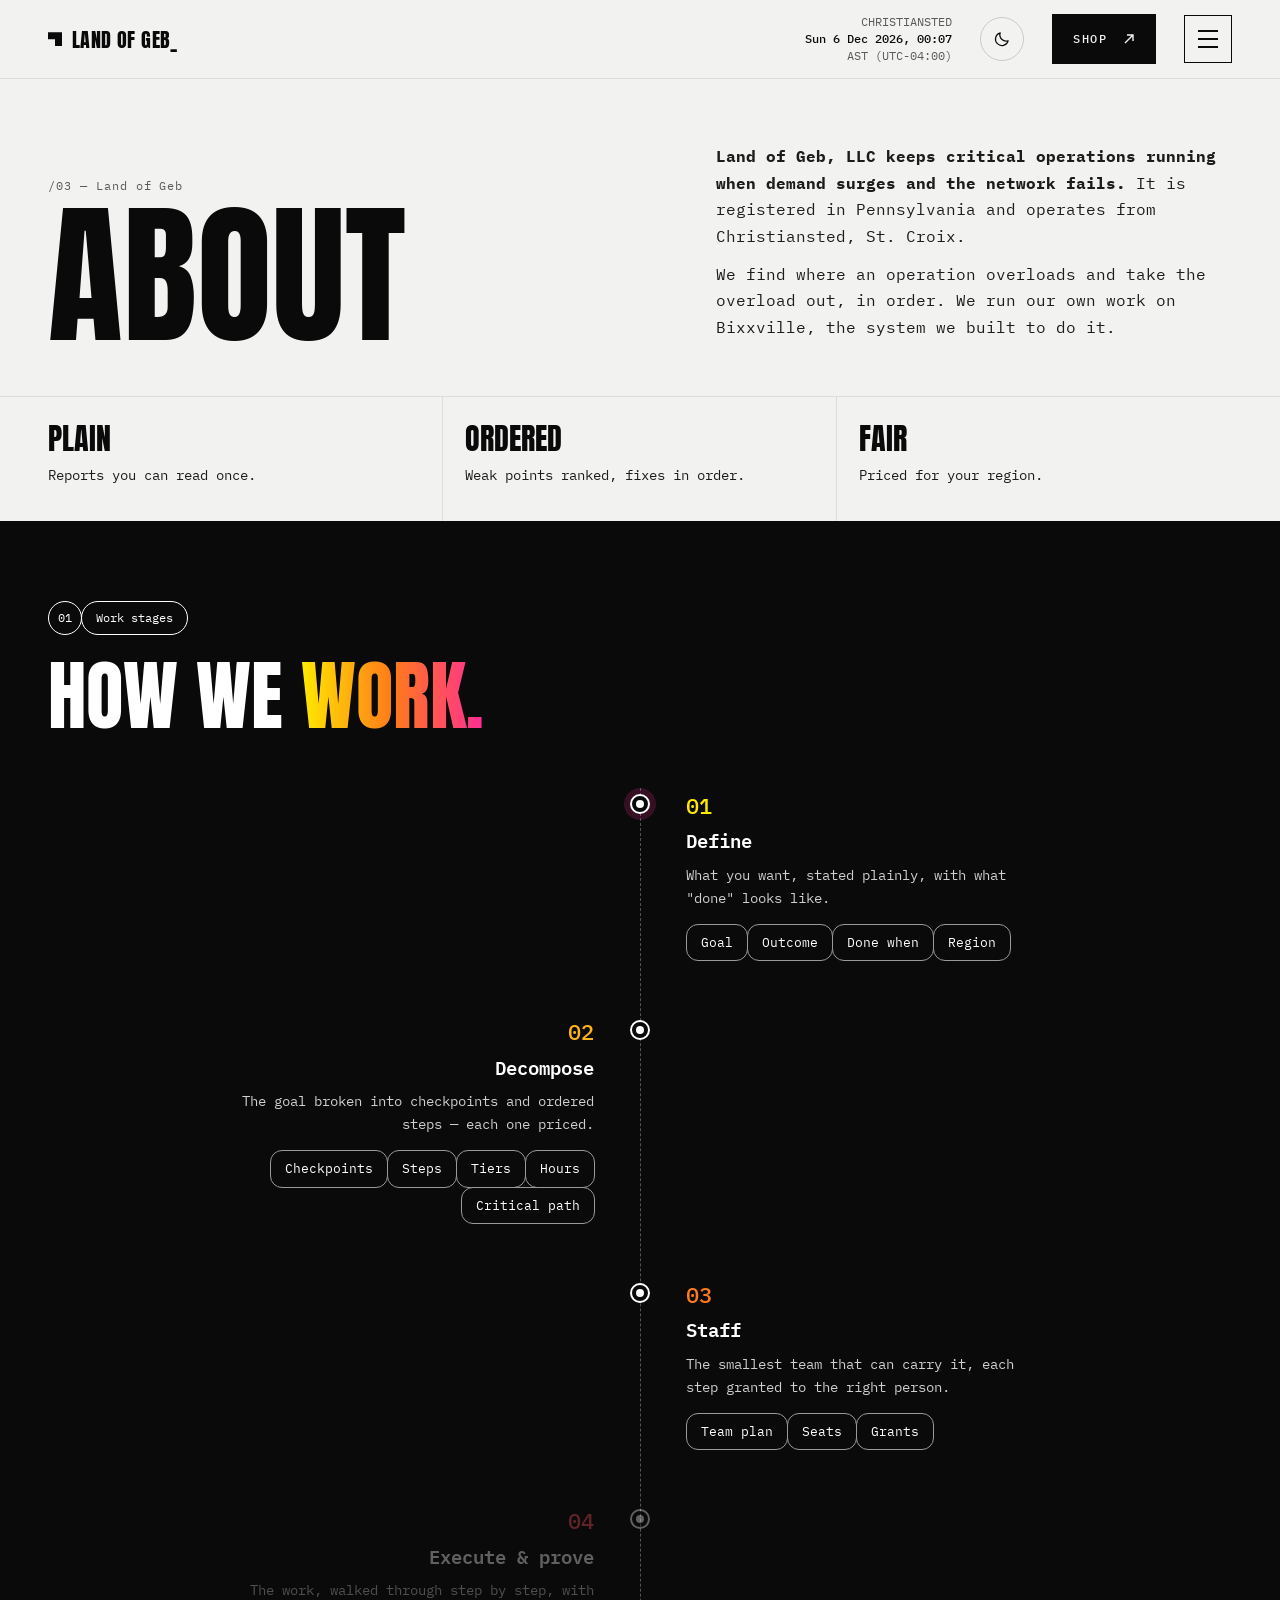
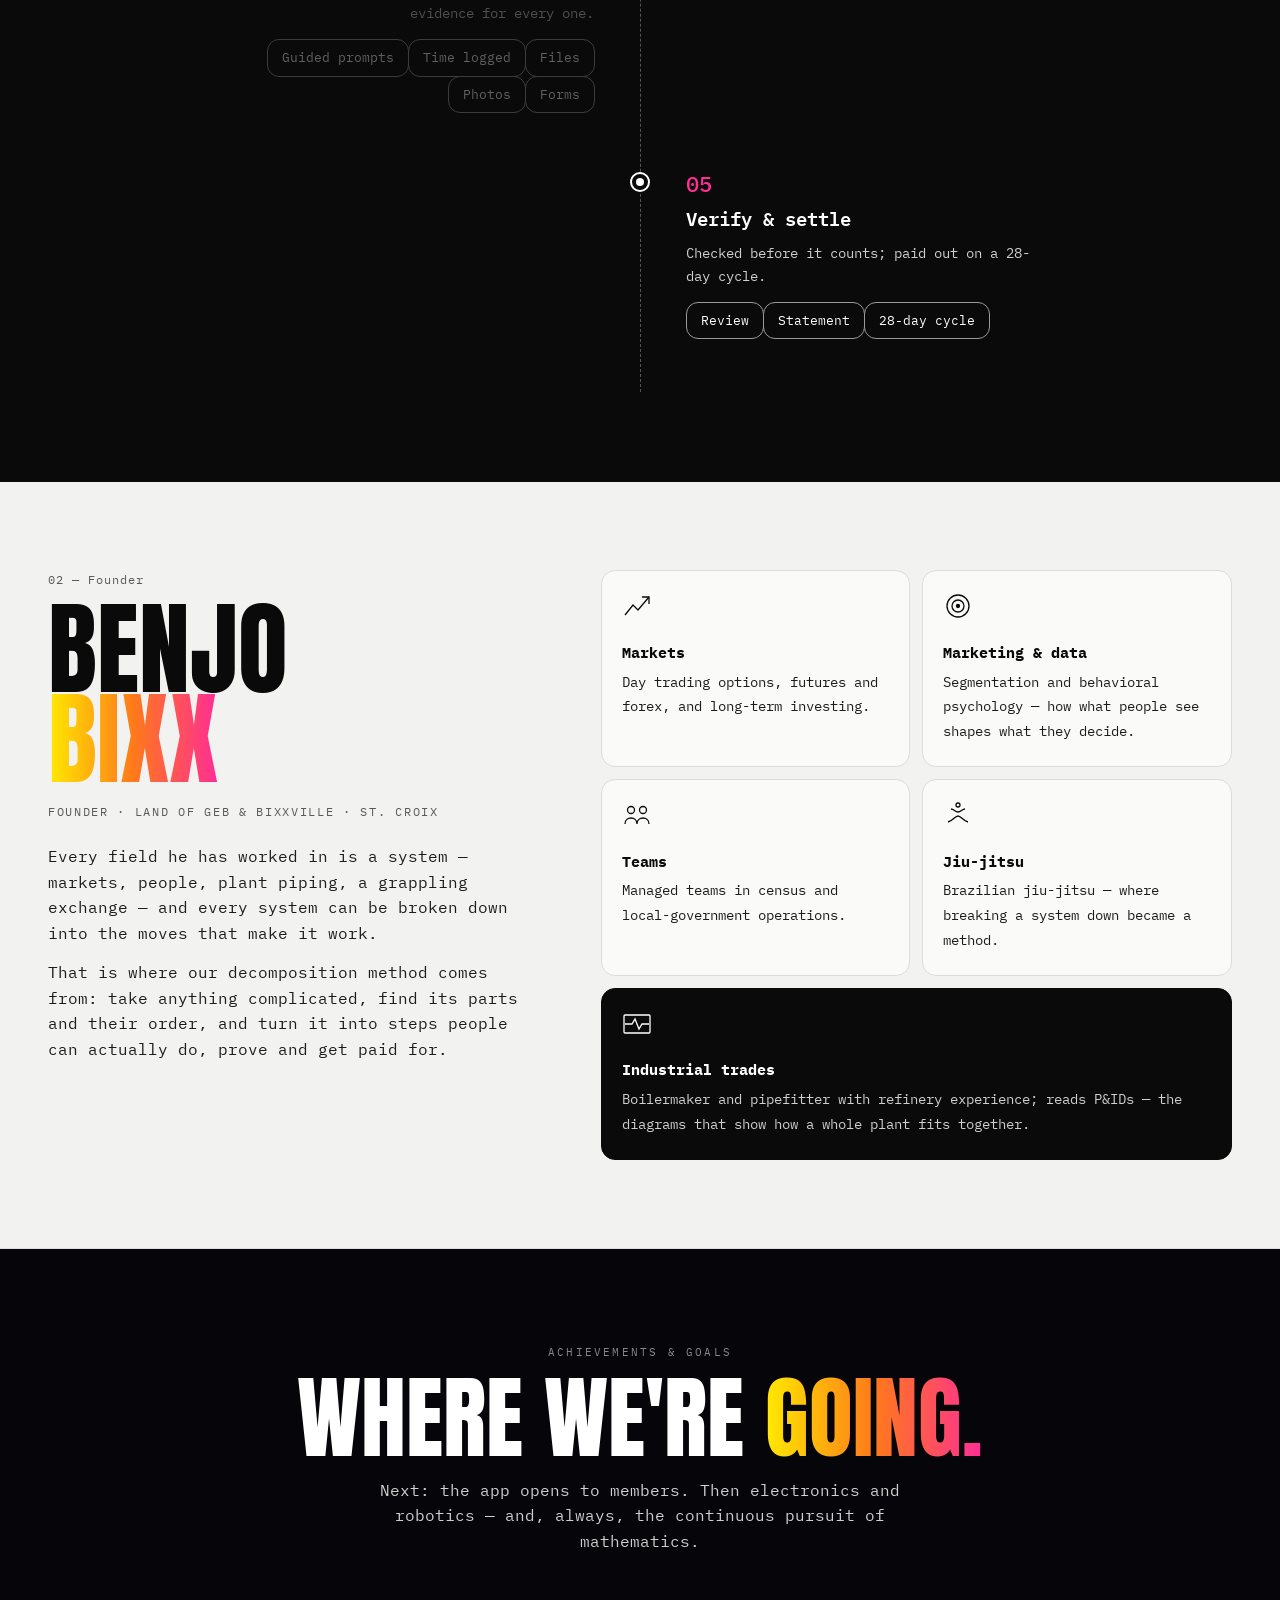
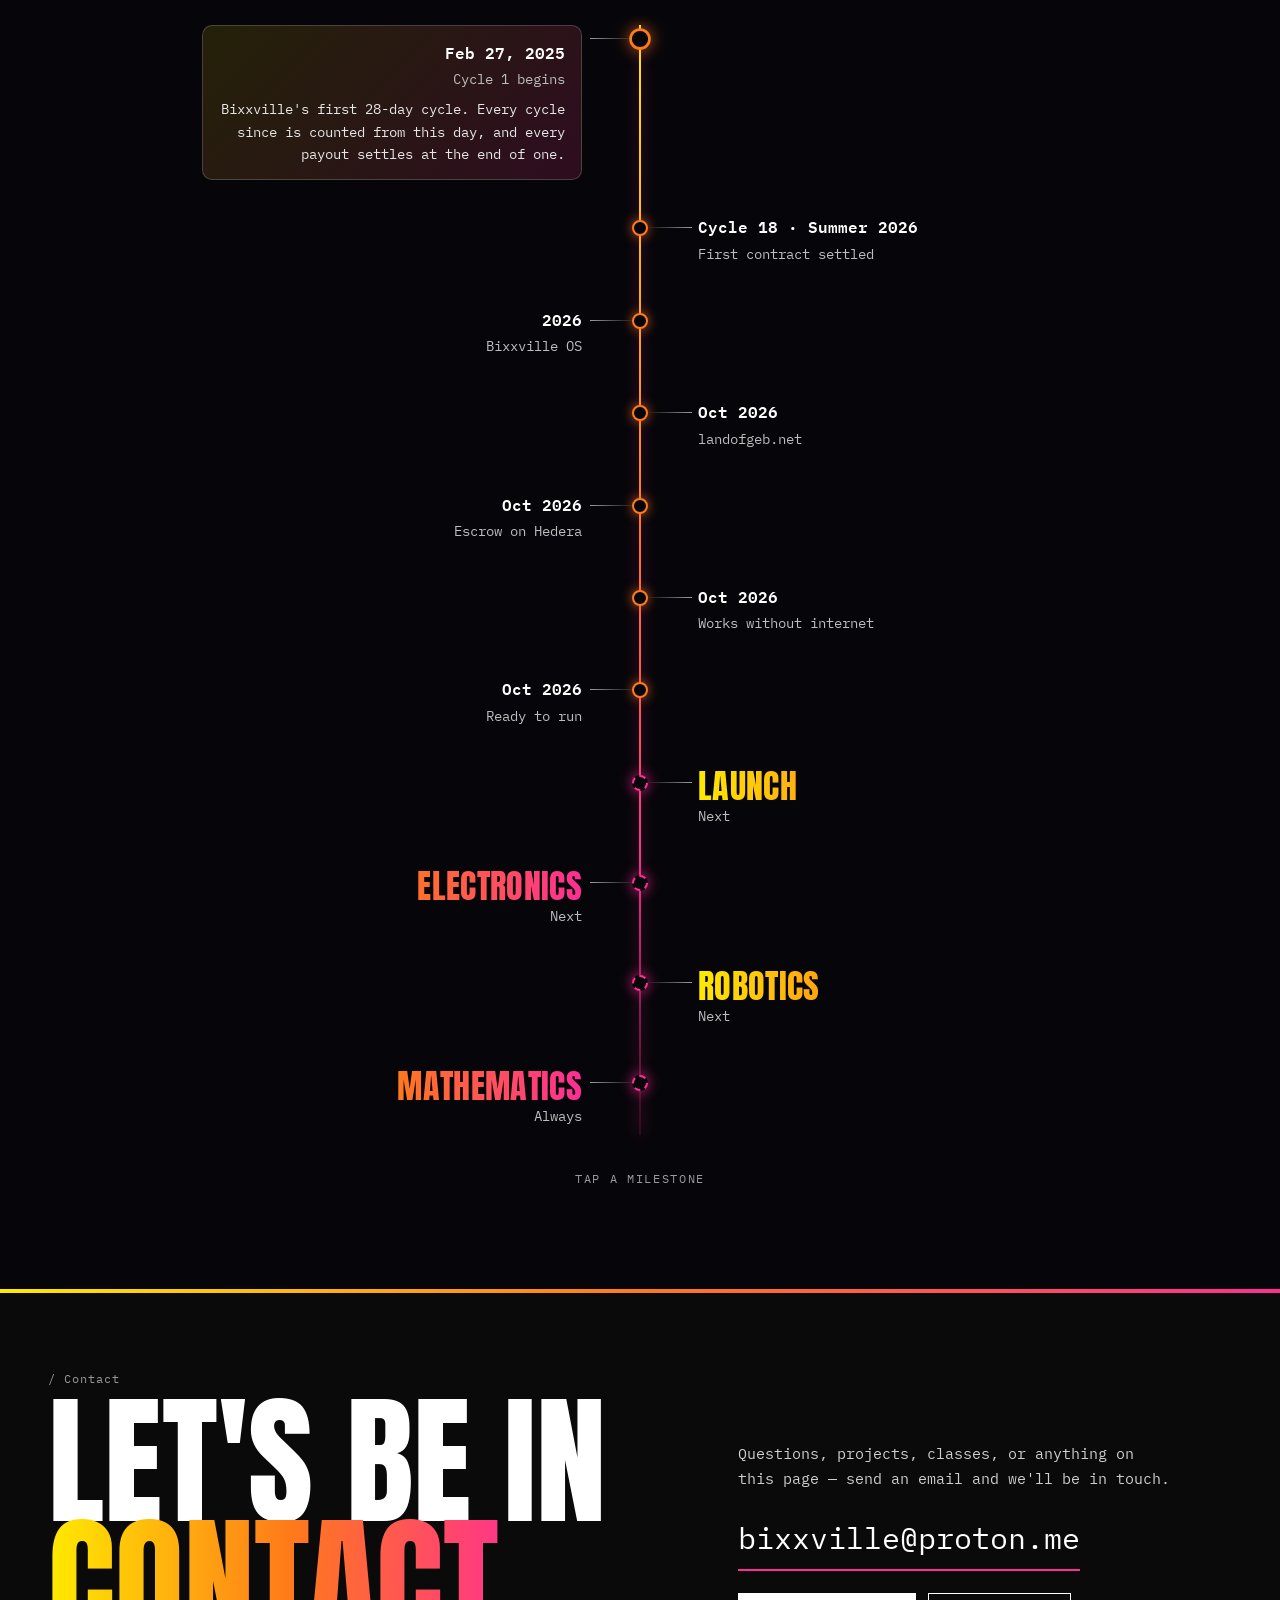
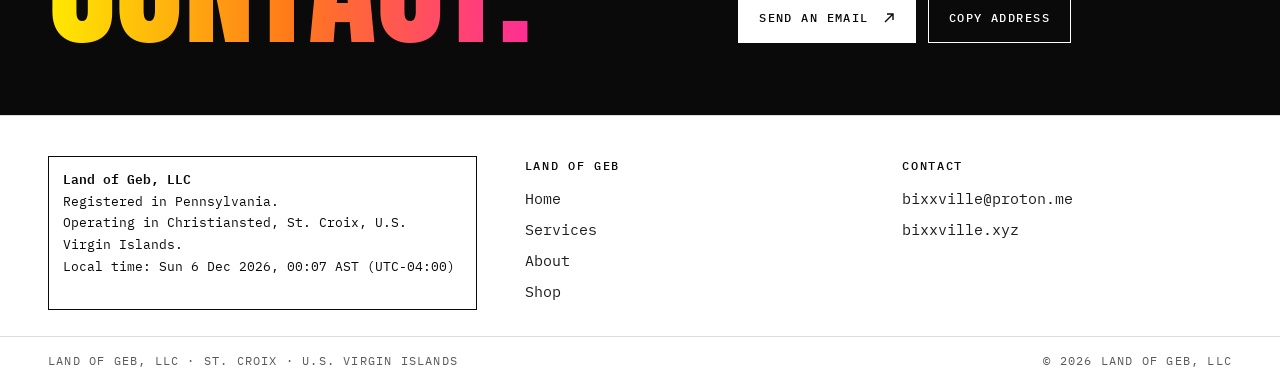
==== about.html @ 469647e2 "Remove the Where we're focused section; roadmap: main-network test and launch wording Co-Authored-By" ====
<!DOCTYPE html>
<html lang="en">
<head>
<meta charset="UTF-8">
<meta name="viewport" content="width=device-width, initial-scale=1.0">
<title>About — Land of Geb</title>
<meta name="description" content="Land of Geb, LLC — a St. Croix company. How we work, who founded it, and where we're going: electronics, robotics and the continuous pursuit of mathematics.">
<link rel="preconnect" href="https://fonts.googleapis.com">
<link rel="preconnect" href="https://fonts.gstatic.com" crossorigin>
<link href="https://fonts.googleapis.com/css2?family=Anton&family=IBM+Plex+Mono:wght@300;400;500;600&display=swap" rel="stylesheet">
<link rel="stylesheet" href="tokens.css">
<script>(function(){try{var t=localStorage.getItem('bx-theme');if(t==='light'||t==='dark')document.documentElement.setAttribute('data-theme',t)}catch(e){}})();</script>
<link rel="stylesheet" href="site.css">
<style>
:root{
  --ink:var(--t-ink); --body:var(--t-text); --soft:var(--t-muted); --faint:var(--t-faint); --bg:var(--t-bg); --card:var(--t-surface); --line:var(--t-line);
  --yellow:var(--t-yellow); --orange:var(--t-orange); --pink:var(--t-pink);
  --neon:var(--t-neon);
  --mono:'IBM Plex Mono',ui-monospace,Menlo,monospace; --display:'Anton','Impact','Arial Narrow',sans-serif;
  --gutter:clamp(16px,4vw,48px);
}
*{box-sizing:border-box;margin:0;padding:0}
html{scroll-behavior:smooth;-webkit-text-size-adjust:100%}
body{background:var(--bg);color:var(--body);font-family:var(--mono);font-size:15px;line-height:1.65;-webkit-font-smoothing:antialiased;overflow-x:hidden}
a{color:inherit;text-decoration:none}
::selection{background:var(--pink);color:var(--t-on-neon)}
.idx{font-size:12px;letter-spacing:.08em;color:var(--soft)}
.neon-text{background:var(--neon);-webkit-background-clip:text;background-clip:text;color:transparent}
.btn{display:inline-flex;align-items:center;gap:16px;padding:14px 20px;border:1px solid var(--ink);font-family:var(--mono);font-size:12px;font-weight:500;
  letter-spacing:.12em;text-transform:uppercase;cursor:pointer;transition:box-shadow .25s;background:transparent;color:var(--ink)}
.btn.solid{background:var(--ink);color:var(--bg)}
.btn:hover{box-shadow:4px 4px 0 var(--pink),8px 8px 0 var(--yellow)}
.arrow{width:12px;height:12px;flex:none}

.bar{position:sticky;top:0;z-index:20;display:grid;align-items:center;gap:28px;padding:14px var(--gutter);
  background:var(--t-bar);backdrop-filter:blur(8px);-webkit-backdrop-filter:blur(8px);border-bottom:1px solid var(--line)}
.bar::after{content:'';position:absolute;left:0;bottom:-1px;height:2px;width:var(--progress,0%);background:var(--neon)}
.mark{font-family:var(--display);font-size:20px;letter-spacing:.02em;display:flex;align-items:center;gap:10px;white-space:nowrap;color:var(--ink)}
.mark-glyph{width:14px;height:14px;background:var(--ink);display:inline-block;clip-path:polygon(0 0,100% 0,100% 100%,50% 100%,50% 50%,0 50%)}
.clock{font-size:12px;line-height:1.4;color:var(--soft);text-align:right;white-space:nowrap}
.clock b{color:var(--ink);font-weight:500}

/* intro */
.intro{display:grid;grid-template-columns:minmax(0,1.2fr) minmax(0,1fr);gap:var(--gutter);align-items:end;padding:64px var(--gutter) 56px;border-bottom:1px solid var(--line)}
.intro .idx{margin-bottom:14px}
.intro h1{font-family:var(--display);font-weight:400;font-size:clamp(72px,12vw,190px);line-height:.85;text-transform:uppercase;color:var(--ink)}
.intro p{font-size:16px;max-width:520px}
.intro p + p{margin-top:12px}

.pillars{display:grid;grid-template-columns:repeat(3,minmax(0,1fr));padding:0 var(--gutter)}
.pillars div{padding:26px 22px 34px 0;border-right:1px solid var(--line)}
.pillars div:last-child{border-right:none;padding-left:22px}
.pillars div:nth-child(2){padding-left:22px}
.pillars b{display:block;font-family:var(--display);font-weight:400;font-size:30px;line-height:1.05;text-transform:uppercase;color:var(--ink);margin-bottom:8px}
.pillars span{font-size:14px}

/* ── work stages: a dashed spine, stages alternating either side ── */
.stages{background:#0A0A0A;color:#fff;padding:80px var(--gutter) 90px;position:relative}
.stages .tag{display:inline-flex;gap:0;margin-bottom:26px}
.stages .tag span{border:1px solid #fff;border-radius:999px;padding:6px 14px;font-size:12px}
.stages .tag span:first-child{border-radius:50%;width:34px;height:34px;padding:0;display:grid;place-items:center;margin-right:-1px}
.stages h2{font-family:var(--display);font-weight:400;font-size:clamp(44px,6vw,92px);line-height:.92;text-transform:uppercase;margin-bottom:56px}
.spine{position:relative;max-width:900px;margin:0 auto}
.spine::before{content:'';position:absolute;left:50%;top:0;bottom:0;border-left:1px dashed #555}
.spine-fill{position:absolute;left:50%;top:0;width:2px;margin-left:-1px;height:0;background:linear-gradient(180deg,var(--yellow),var(--orange),var(--pink))}
.stage{position:relative;width:50%;padding:0 46px 54px;}
.stage:nth-child(odd){text-align:right}
.stage:nth-child(even){margin-left:50%}
.stage .dot{position:absolute;top:6px;width:20px;height:20px;border-radius:50%;border:2px solid #fff;background:#0A0A0A;display:grid;place-items:center;z-index:1;transition:background .3s,box-shadow .3s}
.stage .dot::after{content:'';width:8px;height:8px;border-radius:50%;background:#fff}
.stage:nth-child(odd) .dot{right:-10px}
.stage:nth-child(even) .dot{left:-10px}
.stage.lit .dot{box-shadow:0 0 0 6px rgba(255,45,149,.18)}
.stage .n{font-size:22px;font-weight:500}
.stage h3{font-size:19px;font-weight:600;margin:2px 0 6px}
.stage p{font-size:14px;color:#CFCFCF;margin-bottom:14px}
.chips{display:flex;flex-wrap:wrap;gap:0}
.stage:nth-child(odd) .chips{justify-content:flex-end}
.chip{border:1px solid #9A9A9A;border-radius:12px;padding:7px 14px;font-size:13px;margin:0 -1px -1px 0;background:#0A0A0A;transition:border-color .2s,color .2s,background .2s}
.chip:hover{border-color:#fff;background:#fff;color:#0A0A0A}
.stage{opacity:.35;transition:opacity .6s}
.stage.lit{opacity:1}

/* ── founder ── */
.founder{display:grid;grid-template-columns:minmax(0,1fr) minmax(0,1.25fr);gap:var(--gutter);padding:88px var(--gutter);border-bottom:1px solid var(--line)}
.founder h2{font-family:var(--display);font-weight:400;font-size:clamp(56px,8vw,120px);line-height:.88;text-transform:uppercase;color:var(--ink);margin:14px 0 18px}
.founder .role{font-size:12px;letter-spacing:.14em;text-transform:uppercase;color:var(--soft);margin-bottom:22px}
.founder p{font-size:15.5px;max-width:480px}
.founder p + p{margin-top:14px}
.bg-grid{display:grid;grid-template-columns:repeat(2,minmax(0,1fr));gap:12px;align-content:start}
.bg-card{background:var(--card);border:1px solid var(--line);border-radius:14px;padding:20px 20px 22px;position:relative;overflow:hidden;transition:transform .3s,box-shadow .3s}
.bg-card::before{content:'';position:absolute;left:0;top:0;bottom:0;width:3px;background:var(--neon);opacity:0;transition:opacity .3s}
.bg-card:hover{transform:translateY(-3px);box-shadow:var(--t-shadow)}
.bg-card:hover::before{opacity:1}
.bg-card svg{width:30px;height:30px;color:var(--ink);margin-bottom:12px}
.bg-card b{display:block;font-size:15px;color:var(--ink);margin-bottom:4px}
.bg-card span{font-size:13.5px}
.bg-card.wide{grid-column:1 / -1;background:var(--t-band);color:var(--t-band-ink);border-color:var(--t-band)}
.bg-card.wide b{color:var(--t-band-ink)}
.bg-card.wide span{color:var(--t-band-text)}

/* ── roadmap: a glowing line, milestones either side ── */
.roadmap{background:#06060A;color:#fff;padding:90px var(--gutter) 100px;position:relative;overflow:hidden}
#wave{position:absolute;inset:0;width:100%;height:100%;opacity:.55;pointer-events:none}
.roadmap > *:not(canvas){position:relative}
.rm-head{text-align:center;margin-bottom:70px}
.rm-head small{font-size:11px;letter-spacing:.2em;text-transform:uppercase;color:#888}
.rm-head h2{font-family:var(--display);font-weight:400;font-size:clamp(48px,7vw,104px);line-height:.92;text-transform:uppercase;margin:14px 0 18px}
.rm-head p{font-size:15.5px;color:#CFCFCF;max-width:600px;margin:0 auto}
.rm{position:relative;max-width:980px;margin:0 auto}
.rm::before{content:'';position:absolute;left:50%;top:0;bottom:0;width:2px;margin-left:-1px;background:linear-gradient(180deg,#FFEA00,#FF7A1A 45%,#FF2D95 75%,rgba(255,45,149,.15));
  box-shadow:0 0 14px rgba(255,45,149,.6)}
.ms{position:relative;display:grid;grid-template-columns:1fr 1fr;margin-bottom:34px}
.ms-card{grid-column:1;text-align:right;padding-right:58px;cursor:pointer;outline:none}
.ms:nth-child(even) .ms-card{grid-column:2;text-align:left;padding-right:0;padding-left:58px}
.ms-node{position:absolute;left:50%;top:6px;width:16px;height:16px;margin-left:-8px;border-radius:50%;background:#06060A;border:2px solid #FF7A1A;box-shadow:0 0 12px rgba(255,122,26,.7);transition:transform .3s}
.ms.future .ms-node{border-style:dashed;border-color:#FF2D95;box-shadow:0 0 14px rgba(255,45,149,.8)}
.ms-card::after{content:'';position:absolute;top:13px;height:1px;width:46px;background:linear-gradient(90deg,transparent,rgba(255,255,255,.6))}
.ms:nth-child(odd) .ms-card::after{left:calc(50% - 50px);transform:scaleX(-1)}
.ms:nth-child(even) .ms-card::after{left:calc(50% + 6px)}
.ms-when{font-size:16px;font-weight:600}
.ms-what{font-size:13.5px;color:#BDBDBD;margin-top:2px}
.ms-more{max-height:0;overflow:hidden;transition:max-height .45s cubic-bezier(.2,.7,.2,1),margin .3s;font-size:14px;color:#E6E6E6;line-height:1.6}
.ms-box{display:inline-block;text-align:left;max-width:380px;border-radius:10px;padding:0}
.ms:nth-child(odd) .ms-box{text-align:right}
.ms.open .ms-box{background:linear-gradient(135deg,rgba(255,234,0,.12),rgba(255,45,149,.16));border:1px solid rgba(255,255,255,.18);padding:14px 16px}
.ms.open .ms-more{max-height:220px;margin-top:8px}
.ms.open .ms-node{transform:scale(1.35)}
.ms-card:focus-visible .ms-box{outline:2px solid #FF2D95;outline-offset:4px}
.ms.future .ms-when{background:var(--neon);-webkit-background-clip:text;background-clip:text;color:transparent;font-family:var(--display);font-weight:400;font-size:34px;letter-spacing:.01em;text-transform:uppercase;line-height:1}
.ms-hint{text-align:center;font-size:12px;letter-spacing:.14em;text-transform:uppercase;color:var(--t-band-muted);margin-top:20px}

footer{padding:40px var(--gutter) 26px;display:grid;grid-template-columns:minmax(0,1.3fr) repeat(2,minmax(0,1fr));gap:var(--gutter);border-top:1px solid var(--line);background:var(--t-surface-strong)}
.co{font-size:12.5px;line-height:1.75;border:1px solid var(--ink);padding:12px 14px;overflow-wrap:anywhere;color:var(--ink)}
.co b{font-weight:600}
.f-col h4{font-size:12px;color:var(--ink);letter-spacing:.14em;text-transform:uppercase;font-weight:500;margin-bottom:12px}
.f-col a{display:block;color:var(--body);margin-bottom:6px}
.f-col a:hover{text-decoration:underline;text-decoration-color:var(--pink)}
.base{display:flex;justify-content:space-between;gap:16px;padding:14px var(--gutter);border-top:1px solid var(--line);font-size:12px;letter-spacing:.1em;text-transform:uppercase;color:var(--soft);background:var(--t-surface-strong)}

.rv{opacity:0;transform:translateY(20px);transition:opacity .8s cubic-bezier(.2,.7,.2,1),transform .8s cubic-bezier(.2,.7,.2,1)}
.rv.in{opacity:1;transform:none}

@media (max-width:860px){
  .intro,.founder{grid-template-columns:1fr}
  .pillars{grid-template-columns:1fr}
  .pillars div,.pillars div:nth-child(2),.pillars div:last-child{border-right:none;border-bottom:1px solid var(--line);padding:20px 0}
  .spine::before,.spine-fill{left:10px}
  .stage,.stage:nth-child(even){width:100%;margin-left:0;padding:0 0 44px 44px;text-align:left}
  .stage:nth-child(odd) .dot,.stage:nth-child(even) .dot{left:0;right:auto}
  .stage:nth-child(odd) .chips{justify-content:flex-start}
  .stage:nth-child(odd){text-align:left}
  .bg-grid{grid-template-columns:1fr}
  .rm::before{left:8px}
  .ms{grid-template-columns:1fr}
  .ms-node{left:8px}
  .ms-card,.ms:nth-child(even) .ms-card{grid-column:1;text-align:left;padding:0 0 0 40px}
  .ms-card::after{display:none}
  .ms:nth-child(odd) .ms-box{text-align:left}
  footer{grid-template-columns:1fr}
  .base{flex-direction:column}
}
@media (prefers-reduced-motion:reduce){
  html{scroll-behavior:auto}
  .rv{opacity:1;transform:none;transition:none}
  .stage{opacity:1}
}
@media print{
  .stages,.roadmap,.bg-card.wide{background:#fff !important;color:#000 !important}
  .stages *,.roadmap *,.bg-card.wide *{color:#000 !important;border-color:#999 !important;box-shadow:none !important}
  .ms-when,.neon-text{background:none !important;-webkit-text-fill-color:#000 !important}
  .ms-more{max-height:none !important}
  .stage{opacity:1 !important}
  .rv{opacity:1 !important;transform:none !important}
  footer,.base{background:#fff}
}
</style>
</head>
<body>

<header class="bar" id="bar">
  <a class="mark" href="index.html" aria-label="Land of Geb — home"><span class="mark-glyph"></span>LAND OF GEB_</a>
  <nav class="nav"></nav>
  <div class="clock">CHRISTIANSTED<br><b id="clock">—</b><br>AST (UTC-04:00)</div>
  <a class="btn solid shop-link" href="https://bixxville.myshopify.com" target="_blank" rel="noopener">Shop <svg class="arrow" viewBox="0 0 12 12" fill="none" stroke="currentColor" stroke-width="1.4"><path d="M2 10 10 2M4 2h6v6"/></svg></a>
</header>

<main>
  <section class="intro">
    <div class="rv">
      <div class="idx">/03 — Land of Geb</div>
      <h1>About</h1>
    </div>
    <div class="rv">
      <p><strong>Land of Geb, LLC keeps critical operations running when demand surges and the network fails.</strong> It is registered in Pennsylvania and operates from Christiansted, St. Croix.</p>
      <p>We find where an operation overloads and take the overload out, in order. We run our own work on Bixxville, the system we built to do it.</p>
    </div>
  </section>

  <div class="pillars">
    <div class="rv"><b>Plain</b><span>Reports you can read once.</span></div>
    <div class="rv"><b>Ordered</b><span>Weak points ranked, fixes in order.</span></div>
    <div class="rv"><b>Fair</b><span>Priced for your region.</span></div>
  </div>

  <!-- ── How we work ── -->
  <section class="stages" id="stages">
    <div class="tag"><span>01</span><span>Work stages</span></div>
    <h2>How we <span class="neon-text">work.</span></h2>
    <div class="spine" id="spine">
      <div class="spine-fill" id="spineFill"></div>
      <div class="stage"><i class="dot"></i><div class="n" style="color:#FFEA00">01</div><h3>Define</h3>
        <p>What you want, stated plainly, with what "done" looks like.</p>
        <div class="chips"><span class="chip">Goal</span><span class="chip">Outcome</span><span class="chip">Done when</span><span class="chip">Region</span></div></div>
      <div class="stage"><i class="dot"></i><div class="n" style="color:#FFB31A">02</div><h3>Decompose</h3>
        <p>The goal broken into checkpoints and ordered steps — each one priced.</p>
        <div class="chips"><span class="chip">Checkpoints</span><span class="chip">Steps</span><span class="chip">Tiers</span><span class="chip">Hours</span><span class="chip">Critical path</span></div></div>
      <div class="stage"><i class="dot"></i><div class="n" style="color:#FF7A1A">03</div><h3>Staff</h3>
        <p>The smallest team that can carry it, each step granted to the right person.</p>
        <div class="chips"><span class="chip">Team plan</span><span class="chip">Seats</span><span class="chip">Grants</span></div></div>
      <div class="stage"><i class="dot"></i><div class="n" style="color:#FF5560">04</div><h3>Execute &amp; prove</h3>
        <p>The work, walked through step by step, with evidence for every one.</p>
        <div class="chips"><span class="chip">Guided prompts</span><span class="chip">Time logged</span><span class="chip">Files</span><span class="chip">Photos</span><span class="chip">Forms</span></div></div>
      <div class="stage"><i class="dot"></i><div class="n" style="color:#FF2D95">05</div><h3>Verify &amp; settle</h3>
        <p>Checked before it counts; paid out on a 28-day cycle.</p>
        <div class="chips"><span class="chip">Review</span><span class="chip">Statement</span><span class="chip">28-day cycle</span></div></div>
    </div>
  </section>

  <!-- ── Founder ── -->
  <section class="founder" id="founder">
    <div class="rv">
      <div class="idx">02 — Founder</div>
      <h2>Benjo<br><span class="neon-text">Bixx</span></h2>
      <div class="role">Founder · Land of Geb &amp; Bixxville · St. Croix</div>
      <p>Every field he has worked in is a system — markets, people, plant piping, a grappling exchange — and every system can be broken down into the moves that make it work.</p>
      <p>That is where our decomposition method comes from: take anything complicated, find its parts and their order, and turn it into steps people can actually do, prove and get paid for.</p>
    </div>
    <div class="bg-grid">
      <div class="bg-card rv"><svg viewBox="0 0 30 30" fill="none" stroke="currentColor" stroke-width="1.3"><path d="M3 24 11 14l5 5 11-13"/><path d="M20 6h7v7"/></svg>
        <b>Markets</b><span>Day trading options, futures and forex, and long-term investing.</span></div>
      <div class="bg-card rv"><svg viewBox="0 0 30 30" fill="none" stroke="currentColor" stroke-width="1.3"><circle cx="15" cy="15" r="11"/><circle cx="15" cy="15" r="6"/><circle cx="15" cy="15" r="1.5" fill="currentColor"/></svg>
        <b>Marketing &amp; data</b><span>Segmentation and behavioral psychology — how what people see shapes what they decide.</span></div>
      <div class="bg-card rv"><svg viewBox="0 0 30 30" fill="none" stroke="currentColor" stroke-width="1.3"><circle cx="9" cy="10" r="3.5"/><circle cx="21" cy="10" r="3.5"/><path d="M3 24c0-4 3-6 6-6s6 2 6 6M15 24c0-4 3-6 6-6s6 2 6 6"/></svg>
        <b>Teams</b><span>Managed teams in census and local-government operations.</span></div>
      <div class="bg-card rv"><svg viewBox="0 0 30 30" fill="none" stroke="currentColor" stroke-width="1.3"><path d="M5 22c5-1 7-6 10-6s5 5 10 6"/><path d="M8 9c3 0 4 3 7 3s4-3 7-3"/><circle cx="15" cy="5" r="2"/></svg>
        <b>Jiu-jitsu</b><span>Brazilian jiu-jitsu — where breaking a system down became a method.</span></div>
      <div class="bg-card wide rv"><svg viewBox="0 0 30 30" fill="none" stroke="currentColor" stroke-width="1.3" style="color:#fff"><path d="M3 15h7l3-5 4 10 3-5h7"/><rect x="2" y="6" width="26" height="18" rx="1"/></svg>
        <b>Industrial trades</b><span>Boilermaker and pipefitter with refinery experience; reads P&amp;IDs — the diagrams that show how a whole plant fits together.</span></div>
    </div>
  </section>

  <!-- ── Roadmap ── -->
  <section class="roadmap" id="roadmap">
    <canvas id="wave" aria-hidden="true"></canvas>
    <div class="rm-head rv">
      <small>Achievements &amp; goals</small>
      <h2>Where we're <span class="neon-text">going.</span></h2>
      <p>Next: the app opens to members. Then electronics and robotics — and, always, the continuous pursuit of mathematics.</p>
    </div>
    <div class="rm" id="rm">
      <div class="ms"><i class="ms-node"></i><div class="ms-card" tabindex="0"><div class="ms-box">
        <div class="ms-when">Feb 27, 2025</div><div class="ms-what">Cycle 1 begins</div>
        <div class="ms-more">Bixxville's first 28-day cycle. Every cycle since is counted from this day, and every payout settles at the end of one.</div></div></div></div>
      <div class="ms"><i class="ms-node"></i><div class="ms-card" tabindex="0"><div class="ms-box">
        <div class="ms-when">Cycle 18 · Summer 2026</div><div class="ms-what">First contract settled</div>
        <div class="ms-more">The first contract worked, verified and settled through the network, from start to statement.</div></div></div></div>
      <div class="ms"><i class="ms-node"></i><div class="ms-card" tabindex="0"><div class="ms-box">
        <div class="ms-when">2026</div><div class="ms-what">Bixxville OS</div>
        <div class="ms-more">The operating system the network runs on: decomposed contracts, guided work, verified proof and member IDs.</div></div></div></div>
      <div class="ms"><i class="ms-node"></i><div class="ms-card" tabindex="0"><div class="ms-box">
        <div class="ms-when">Oct 2026</div><div class="ms-what">landofgeb.net</div>
        <div class="ms-more">This site goes live — services, the sliding scale, the shop, and a door into Bixxville.</div></div></div></div>
      <div class="ms"><i class="ms-node"></i><div class="ms-card" tabindex="0"><div class="ms-box">
        <div class="ms-when">Oct 2026</div><div class="ms-what">Escrow on Hedera</div>
        <div class="ms-more">Payment by smart contract. Tested end to end on Hedera's test network, then with a $1 test job on its main network on Oct 31, 2026: the client funded the job, the work was checked and approved, and the worker was paid.</div></div></div></div>
      <div class="ms"><i class="ms-node"></i><div class="ms-card" tabindex="0"><div class="ms-box">
        <div class="ms-when">Oct 2026</div><div class="ms-what">Works without internet</div>
        <div class="ms-more">The OS keeps working offline and catches up when the connection returns. Signed records can travel by QR code, phone to phone, or radio when the network is down.</div></div></div></div>
      <div class="ms"><i class="ms-node"></i><div class="ms-card" tabindex="0"><div class="ms-box">
        <div class="ms-when">Oct 2026</div><div class="ms-what">Ready to run</div>
        <div class="ms-more">A clean system: every hour of the build recorded, and the network reset for its first members.</div></div></div></div>
      <div class="ms future"><i class="ms-node"></i><div class="ms-card" tabindex="0"><div class="ms-box">
        <div class="ms-when">Launch</div><div class="ms-what">Next</div>
        <div class="ms-more">The app opens to members, with payments on Hedera's main network.</div></div></div></div>
      <div class="ms future"><i class="ms-node"></i><div class="ms-card" tabindex="0"><div class="ms-box">
        <div class="ms-when">Electronics</div><div class="ms-what">Next</div>
        <div class="ms-more">Getting into the hardware: circuits, components, and the systems they make.</div></div></div></div>
      <div class="ms future"><i class="ms-node"></i><div class="ms-card" tabindex="0"><div class="ms-box">
        <div class="ms-when">Robotics</div><div class="ms-what">Next</div>
        <div class="ms-more">Where electronics, code and mechanics meet — machines that do real work.</div></div></div></div>
      <div class="ms future"><i class="ms-node"></i><div class="ms-card" tabindex="0"><div class="ms-box">
        <div class="ms-when">Mathematics</div><div class="ms-what">Always</div>
        <div class="ms-more">The continuous pursuit. The language under everything we build — from a price to a circuit to a machine.</div></div></div></div>
    </div>
    <div class="ms-hint">Tap a milestone</div>
  </section>

  <!-- ── Contact ── -->
  <section class="contact" id="contact">
    <div>
      <div class="c-idx">/ Contact</div>
      <h2>Let's be in <span>contact.</span></h2>
    </div>
    <div>
      <p>Questions, projects, classes, or anything on this page — send an email and we'll be in touch.</p>
      <a class="c-mail" href="mailto:bixxville@proton.me">bixxville@proton.me</a>
      <div class="c-row">
        <a class="c-btn solid" href="mailto:bixxville@proton.me?subject=Land%20of%20Geb%20%E2%80%94%20hello">Send an email <svg viewBox="0 0 12 12" fill="none" stroke="currentColor" stroke-width="1.4"><path d="M2 10 10 2M4 2h6v6"/></svg></a>
        <button class="c-btn" type="button" onclick="navigator.clipboard&&navigator.clipboard.writeText('bixxville@proton.me').then(()=>{this.firstChild.textContent='Copied '})">Copy address </button>
      </div>
    </div>
  </section>
</main>

<footer>
  <div class="co">
    <b>Land of Geb, LLC</b><br>
    Registered in Pennsylvania.<br>
    Operating in Christiansted, St. Croix, U.S. Virgin Islands.<br>
    Local time: <span id="sysdate">—</span>
  </div>
  <div class="f-col">
    <h4>Land of Geb</h4>
    <a href="index.html">Home</a>
    <a href="services.html">Services</a>
    <a href="about.html">About</a>
    <a href="https://bixxville.myshopify.com" target="_blank" rel="noopener">Shop</a>
  </div>
  <div class="f-col">
    <h4>Contact</h4>
    <a href="mailto:bixxville@proton.me">bixxville@proton.me</a>
    <a href="https://www.bixxville.xyz" target="_blank" rel="noopener">bixxville.xyz</a>
  </div>
</footer>
<div class="base">
  <span>Land of Geb, LLC · St. Croix · U.S. Virgin Islands</span>
  <span>© <span id="yr"></span> Land of Geb, LLC</span>
</div>

<script src="site.js"></script>
<script src="theme.js"></script>
<script>
(() => {
  const $ = id => document.getElementById(id);
  const reduce = matchMedia('(prefers-reduced-motion: reduce)').matches;
  const ast = () => new Date(Date.now() - 4 * 3600e3);
  const tick = () => { const t = gebTime(); $('clock').textContent = `${t.date}, ${t.time}`; $('sysdate').textContent = t.full; };
  tick(); setInterval(tick, 1000);
  $('yr').textContent = gebTime().year;

  const io = new IntersectionObserver(es => es.forEach(e => { if (e.isIntersecting) { e.target.classList.add('in'); io.unobserve(e.target); } }), { threshold: .15 });
  document.querySelectorAll('.rv').forEach(x => io.observe(x));

  // Work stages: the spine fills as you scroll; each stage lights as the fill reaches it
  const spine = $('spine'), fill = $('spineFill'), stages = [...spine.querySelectorAll('.stage')];
  const bar = $('bar');
  const onScroll = () => {
    const d = document.documentElement, vh = innerHeight;
    bar.style.setProperty('--progress', (scrollY / Math.max(1, d.scrollHeight - vh) * 100) + '%');
    const r = spine.getBoundingClientRect();
    const reach = reduce ? r.height : Math.max(0, Math.min(r.height, vh * .62 - r.top));
    fill.style.height = reach + 'px';
    stages.forEach(s => s.classList.toggle('lit', reduce || s.offsetTop <= reach + 4));
  };
  addEventListener('scroll', onScroll, { passive: true });
  addEventListener('resize', onScroll);
  onScroll();

  // Roadmap: tap or press Enter on a milestone to open it; one open at a time
  const ms = [...document.querySelectorAll('.ms')];
  const openMs = m => ms.forEach(x => x.classList.toggle('open', x === m && !m.classList.contains('open')));
  ms.forEach(m => {
    const c = m.querySelector('.ms-card');
    c.addEventListener('click', () => openMs(m));
    c.addEventListener('keydown', e => { if (e.key === 'Enter' || e.key === ' ') { e.preventDefault(); openMs(m); } });
  });
  ms[0].classList.add('open');

  // A field of dots moving on two sine waves behind the roadmap — the mathematics, quietly
  const cv = $('wave'), ctx = cv.getContext('2d');
  let W = 0, H = 0, visible = false;
  const size = () => { const r = cv.getBoundingClientRect(), dpr = Math.min(2, devicePixelRatio || 1); W = r.width; H = r.height; cv.width = W * dpr; cv.height = H * dpr; ctx.setTransform(dpr, 0, 0, dpr, 0, 0); };
  addEventListener('resize', size); size();
  new IntersectionObserver(es => { visible = es[0].isIntersecting; if (visible && !reduce) requestAnimationFrame(draw); }).observe(cv);
  const t0 = performance.now();
  function draw(now) {
    const t = reduce ? 4 : (now - t0) / 1000;
    ctx.clearRect(0, 0, W, H);
    const cols = Math.ceil(W / 14), rows = 22;
    for (let j = 0; j < rows; j++) {
      for (let i = 0; i < cols; i++) {
        const x = i * 14;
        const base = H * .5 + Math.sin(i * .045 + t * .6 + j * .22) * H * .12 + Math.cos(i * .02 - t * .35) * H * .08;
        const y = base + (j - rows / 2) * 7 * (1 + Math.sin(i * .03 + t * .4) * .35);
        const k = i / cols;
        const a = .15 + .55 * Math.max(0, Math.sin(i * .03 + j * .3 + t * .5));
        ctx.fillStyle = k < .5 ? `rgba(255,${Math.round(234 - k * 2 * 112)},${Math.round(k * 2 * 26)},${a})` : `rgba(255,${Math.round(122 - (k - .5) * 2 * 77)},${Math.round(26 + (k - .5) * 2 * 123)},${a})`;
        ctx.fillRect(x, y, 1.6, 1.6);
      }
    }
    if (visible && !reduce) requestAnimationFrame(draw);
  }
  if (reduce) draw(0);
})();
</script>
</body>
</html>
---- tokens.css ----
/* ==========================================================================
   Land of Geb · Bixxville — shared design tokens  (v1, proposed 23 Oct 2026)
   One set for landofgeb.net, bixxville.xyz and the Bixxville OS.

   Where the values come from (nothing new except where marked NEW):
     light  = the current landofgeb.net theme (services and about pages)
     dark   = the current bixxville.xyz dark theme (bixx.css)
     brand  = the landofgeb.net neon trio, and the bixxville.xyz green / orange / gold

   How a page picks its theme:
     1. <html data-theme="light|dark"> if the visitor chose one (saved as "bx-theme")
     2. otherwise the system setting (prefers-color-scheme)
     3. otherwise light
   ========================================================================== */

:root{
  /* ── neutrals · light ── */
  --t-bg:#F2F2F0;            /* page */
  --t-surface:#FAFAF8;       /* cards, fields */
  --t-surface-strong:#FFFFFF;/* footer, raised panels */
  --t-ink:#0A0A0A;           /* headings, strong text, solid buttons, borders that carry meaning   17.7:1 on page */
  --t-text:#1C1C1C;          /* body text                                                          15.2:1 */
  --t-muted:#5A5A5A;         /* secondary text, labels                                              6.2:1 */
  --t-faint:#A3A3A0;         /* decoration only (separators, ticks). Never text: 2.3:1 */
  --t-line:#DCDCD8;          /* dividers */
  --t-line-strong:#C9C9C5;   /* tracks, inactive marks */
  --t-bar:rgba(242,242,240,.92);  /* sticky top bar, over the page */
  --t-shadow:0 10px 30px rgba(0,0,0,.06);

  /* ── the black bands (contact, menu, ticker, dark sections): black in both themes ── */
  --t-band:#0A0A0A;
  --t-band-ink:#FFFFFF;      /* 19.8:1 */
  --t-band-text:#CFCFCF;     /* 12.7:1 */
  --t-band-muted:#9A9A9A;    /* 7.0:1. Replaces #777 and #888 on bands, which were below 4.5:1 or close to it */
  --t-band-line:#262626;

  /* ── brand · Land of Geb (same in both themes) ── */
  --t-yellow:#FFEA00;
  --t-orange:#FF7A1A;
  --t-pink:#FF2D95;
  --t-neon:linear-gradient(90deg,var(--t-yellow) 0%,var(--t-orange) 50%,var(--t-pink) 100%);
  --t-neon-v:linear-gradient(180deg,var(--t-yellow) 0%,var(--t-orange) 50%,var(--t-pink) 100%);
  --t-on-neon:#0A0A0A;       /* text on any neon fill: 5.7:1 on pink, 7.6:1 on orange, 16:1 on yellow */
  /* The neon colours are for fills, rules, underlines and display type on black.
     On the light page they are below 4.5:1, so they are never used for small text there. */

  /* ── brand · Bixxville (light values) ── */
  --t-green:#2A7314;         /* "verified", status, signal               5.3:1 on page */
  --t-bx-orange:#C0411A;     /* NEW: bixx light orange #C4431A darkened 2% so it passes 4.5:1 on the page (was 4.497) */
  --t-gold:#7D6428;          /*                                           5.0:1 on page */
  --t-on-green:#FFFFFF;

  /* ── type ── */
  --t-font-display:'Anton','Impact','Arial Narrow',sans-serif;   /* landofgeb.net, OS */
  --t-font-mono:'IBM Plex Mono',ui-monospace,Menlo,monospace;   /* landofgeb.net, OS  (the brand kit lists Plex as retired: decision D2) */
  --t-font-sans:'Poppins',system-ui,sans-serif;                  /* bixxville.xyz */
  --t-font-serif:'Lora',Georgia,serif;                           /* bixxville.xyz taglines */
  --t-size-label:12px;       /* the smallest text anywhere (the brand kit allows 9px; too small to read in a hurry) */
  --t-size-small:13.5px;
  --t-size-body:15px;
  --t-size-lead:16px;
  --t-size-h3:clamp(24px,3vw,34px);
  --t-size-h2:clamp(44px,6vw,92px);
  --t-size-display:clamp(68px,11vw,176px);
  --t-line-height:1.6;

  /* ── space and shape ── */
  --t-gutter:clamp(16px,4vw,48px);
  --t-space-1:4px; --t-space-2:8px; --t-space-3:12px; --t-space-4:16px;
  --t-space-5:24px; --t-space-6:32px; --t-space-7:48px; --t-space-8:72px; --t-space-9:96px;
  --t-radius-card:16px;
  --t-radius-pill:999px;
  --t-target:44px;           /* the smallest tap target */

  color-scheme:light;
}

/* ── dark: the system asks for it and the visitor has not chosen light ── */
@media (prefers-color-scheme:dark){
  :root:not([data-theme="light"]){
    --t-bg:#0A0B0C; --t-surface:#111316; --t-surface-strong:#0D0F11;
    --t-ink:#F4F5F7;  --t-text:#CDCFD3;  --t-muted:#A6ADB4;  --t-faint:#5C6166;
    --t-line:rgba(244,245,247,.12); --t-line-strong:rgba(244,245,247,.24);
    --t-bar:rgba(10,11,12,.90); --t-shadow:0 10px 30px rgba(0,0,0,.45);
    --t-band:#111316; --t-band-line:#2A2D31;
    --t-green:#8CF060; --t-bx-orange:#F45E26; --t-gold:#AA8C4E; --t-on-green:#08110C;
    color-scheme:dark;
  }
}
/* ── dark: the visitor chose it ── */
:root[data-theme="dark"]{
  --t-bg:#0A0B0C; --t-surface:#111316; --t-surface-strong:#0D0F11;
  --t-ink:#F4F5F7;  --t-text:#CDCFD3;  --t-muted:#A6ADB4;  --t-faint:#5C6166;
  --t-line:rgba(244,245,247,.12); --t-line-strong:rgba(244,245,247,.24);
  --t-bar:rgba(10,11,12,.90); --t-shadow:0 10px 30px rgba(0,0,0,.45);
  --t-band:#111316; --t-band-line:#2A2D31;
  --t-green:#8CF060; --t-bx-orange:#F45E26; --t-gold:#AA8C4E; --t-on-green:#08110C;
  color-scheme:dark;
}
/* Dark contrast (on #0A0B0C): ink 18.1:1, text 12.6:1, muted 8.7:1, green 13.8:1, orange 6.1:1, gold 6.2:1.
   Body and secondary text are both above 7:1, which is what holds up best on a phone in bright sun.
   NEW: --t-faint (dark) #5C6166 and --t-band-line (dark) #2A2D31 are decoration-only greys chosen for this set. */

/* ── the theme button (same on every site: top right of the bar) ── */
.t-theme{appearance:none;-webkit-appearance:none;display:inline-grid;place-items:center;width:var(--t-target);height:var(--t-target);
  border:1px solid var(--t-line-strong);border-radius:var(--t-radius-pill);background:transparent;color:var(--t-ink);cursor:pointer;
  transition:border-color .2s,background .2s}
.t-theme:hover{border-color:var(--t-ink)}
.t-theme:focus-visible{outline:2px solid var(--t-pink);outline-offset:2px}
.t-theme svg{width:18px;height:18px;fill:none;stroke:currentColor;stroke-width:1.6;stroke-linecap:round;stroke-linejoin:round}
.t-theme .t-sun{display:none}
.t-theme .t-moon{display:block}
@media (prefers-color-scheme:dark){ :root:not([data-theme="light"]) .t-theme .t-sun{display:block} :root:not([data-theme="light"]) .t-theme .t-moon{display:none} }
:root[data-theme="dark"] .t-theme .t-sun{display:block}
:root[data-theme="dark"] .t-theme .t-moon{display:none}

/* ── print: always on white, whatever the theme ── */
@media print{
  :root,:root[data-theme="dark"],:root:not([data-theme="light"]){
    --t-bg:#FFFFFF; --t-surface:#FFFFFF; --t-surface-strong:#FFFFFF;
    --t-ink:#000000; --t-text:#000000; --t-muted:#333333; --t-line:#BBBBBB; --t-line-strong:#999999;
    --t-band:#FFFFFF; --t-band-ink:#000000; --t-band-text:#000000; --t-band-muted:#333333; --t-band-line:#BBBBBB;
    --t-green:#1E5A0E; --t-bx-orange:#9A3412; --t-gold:#5C4A1E;
    color-scheme:light;
  }
  html,body{background:#FFFFFF !important;color:#000000 !important}
  .t-theme,.t-no-print{display:none !important}
  *,*::before,*::after{box-shadow:none !important;text-shadow:none !important;animation:none !important;transition:none !important}
  a[href^="http"]::after{content:" (" attr(href) ")";font-size:.85em;word-break:break-all}
  h1,h2,h3{break-after:avoid}
  article,section,.t-keep{break-inside:avoid}
}
---- site.css ----
/* ── Shared across every page: the hamburger menu and the contact band ── */

/* The menu replaces the inline links at every size. Bar, left to right: mark · clock · theme · shop · menu */
.bar .nav{display:none !important}
.bar{grid-template-columns:auto 1fr auto auto auto !important}
.bar .t-theme{justify-self:end}
@media (max-width:960px){
  .bar{grid-template-columns:1fr auto auto auto !important;gap:10px !important}
  .bar .clock{display:none !important}
}
@media (max-width:420px){ .bar .shop-link{padding:12px 14px;gap:10px} }
.burger{appearance:none;-webkit-appearance:none;width:48px;height:48px;border:1px solid var(--t-ink);background:transparent;cursor:pointer;
  display:grid;place-content:center;gap:6px;padding:0;position:relative;z-index:61;transition:background .25s,border-color .25s}
.burger i{display:block;width:20px;height:2px;background:var(--t-ink);transition:transform .35s cubic-bezier(.2,.7,.2,1),opacity .2s,background .25s}
.burger:hover{box-shadow:3px 3px 0 #FF2D95,6px 6px 0 #FFEA00}
body.menu-open .burger{border-color:var(--t-band-ink);background:var(--t-band)}
body.menu-open .burger i{background:var(--t-band-ink)}
body.menu-open .burger i:nth-child(1){transform:translateY(8px) rotate(45deg)}
body.menu-open .burger i:nth-child(2){opacity:0}
body.menu-open .burger i:nth-child(3){transform:translateY(-8px) rotate(-45deg)}
body.menu-open{overflow:hidden}
/* The bar rides above the open menu so the close button stays reachable. */
body.menu-open .bar{z-index:70 !important;background:transparent !important;backdrop-filter:none !important;-webkit-backdrop-filter:none !important;border-bottom-color:var(--t-band-line) !important}
body.menu-open .bar .t-theme,body.menu-open .bar .shop-link{visibility:hidden}
body.menu-open .bar::after{opacity:0}
body.menu-open .bar .mark{color:var(--t-band-ink)}
body.menu-open .bar .mark-glyph{background:var(--t-band-ink)}
body.menu-open .bar .clock,body.menu-open .bar .clock b{color:var(--t-band-text)}

#menu{position:fixed;inset:0;z-index:60;background:var(--t-band);color:var(--t-band-ink);display:grid;grid-template-columns:minmax(0,1.4fr) minmax(0,1fr);
  clip-path:circle(0 at calc(100% - 52px) 40px);transition:clip-path .7s cubic-bezier(.7,0,.2,1);overflow-y:auto;
  font-family:'IBM Plex Mono',ui-monospace,monospace}
body.menu-open #menu{clip-path:circle(150% at calc(100% - 52px) 40px)}
#menu::before{content:'';position:absolute;inset:0;pointer-events:none;
  background-image:linear-gradient(rgba(255,255,255,.04) 1px,transparent 1px),linear-gradient(90deg,rgba(255,255,255,.04) 1px,transparent 1px);background-size:44px 44px}
.menu-links{padding:104px clamp(16px,4vw,48px) 36px;display:flex;flex-direction:column;justify-content:center;gap:2px;position:relative}
.menu-links a{display:flex;align-items:baseline;gap:18px;font-family:'Anton','Impact',sans-serif;font-size:clamp(40px,min(7vw,10.5vh),104px);line-height:1;
  text-transform:uppercase;color:var(--t-band-ink);opacity:0;transform:translateY(30px);transition:opacity .5s,transform .5s,color .2s;width:max-content;max-width:100%}
.menu-links a small{font-family:'IBM Plex Mono',monospace;font-size:13px;color:var(--t-band-muted);letter-spacing:.08em;transform:translateY(-1.2em)}
.menu-links a:hover,.menu-links a[aria-current]{background:linear-gradient(90deg,#FFEA00,#FF7A1A 50%,#FF2D95);-webkit-background-clip:text;background-clip:text;color:transparent}
body.menu-open .menu-links a{opacity:1;transform:none}
.menu-side{padding:110px clamp(16px,4vw,48px) 40px;border-left:1px solid var(--t-band-line);display:flex;flex-direction:column;justify-content:space-between;gap:36px;position:relative;
  opacity:0;transition:opacity .5s .35s}
body.menu-open .menu-side{opacity:1}
.menu-side h5{font-size:12px;letter-spacing:.14em;text-transform:uppercase;color:var(--t-band-muted);font-weight:500;margin-bottom:12px}
.menu-side a.mail{font-size:clamp(18px,2vw,24px);color:var(--t-band-ink);border-bottom:2px solid #FF2D95;padding-bottom:2px;word-break:break-all}
.menu-side p{font-size:14px;color:var(--t-band-text);line-height:1.6}
.menu-next{display:flex;flex-wrap:wrap;gap:8px}
.menu-next span{border:1px solid #444;border-radius:999px;padding:6px 14px;font-size:12.5px;color:var(--t-band-ink)}
.menu-next span:nth-child(1){border-color:#FFEA00}
.menu-next span:nth-child(2){border-color:#FF7A1A}
.menu-next span:nth-child(3){border-color:#FF2D95}
.menu-clock{font-size:12px;color:var(--t-band-muted);line-height:1.7}
.menu-clock b{color:var(--t-band-ink);font-weight:500}
@media (max-width:860px){
  #menu{grid-template-columns:1fr}
  .menu-links{padding-top:96px;justify-content:flex-start}
  .menu-side{border-left:none;border-top:1px solid var(--t-band-line);padding-top:28px}
}
@media (prefers-reduced-motion:reduce){
  #menu{transition:none}
  .menu-links a,.menu-side{transition:none}
}

/* ── Contact band — the bottom of every page ── */
.contact{background:var(--t-band);color:var(--t-band-ink);padding:80px clamp(16px,4vw,48px) 72px;display:grid;grid-template-columns:minmax(0,1.3fr) minmax(0,1fr);
  gap:clamp(16px,4vw,48px);align-items:end;position:relative;overflow:hidden;font-family:'IBM Plex Mono',ui-monospace,monospace}
.contact::after{content:'';position:absolute;left:0;right:0;top:0;height:4px;background:linear-gradient(90deg,#FFEA00,#FF7A1A 50%,#FF2D95)}
.contact .c-idx{font-size:12px;letter-spacing:.08em;color:var(--t-band-muted);margin-bottom:12px}
.contact h2{font-family:'Anton','Impact',sans-serif;font-weight:400;font-size:clamp(64px,11vw,170px);line-height:.86;text-transform:uppercase}
.contact h2 span{background:linear-gradient(90deg,#FFEA00,#FF7A1A 50%,#FF2D95);-webkit-background-clip:text;background-clip:text;color:transparent}
.contact p{font-size:15px;color:var(--t-band-text);line-height:1.65;max-width:440px;margin-bottom:22px}
.c-mail{display:block;font-size:clamp(20px,2.6vw,30px);color:var(--t-band-ink);border-bottom:2px solid #FF2D95;padding-bottom:6px;margin-bottom:22px;word-break:break-all;width:max-content;max-width:100%}
.c-mail:hover{border-color:#FFEA00}
.c-row{display:flex;gap:12px;flex-wrap:wrap}
.c-btn{display:inline-flex;align-items:center;gap:14px;padding:14px 20px;border:1px solid var(--t-band-ink);color:var(--t-band-ink);font-size:12px;font-weight:500;letter-spacing:.12em;
  text-transform:uppercase;background:transparent;cursor:pointer;font-family:'IBM Plex Mono',monospace;transition:box-shadow .25s,background .25s,color .25s}
.c-btn.solid{background:var(--t-band-ink);color:var(--t-band)}
.c-btn:hover{box-shadow:4px 4px 0 #FF2D95,8px 8px 0 #FFEA00}
.c-btn svg{width:12px;height:12px}
@media (max-width:860px){ .contact{grid-template-columns:1fr} }

/* ── print: on white, no menu, no animation ── */
@media print{
  .burger,#menu,.t-theme,.bar .shop-link{display:none !important}
  .bar{position:static !important;background:#fff !important;border-bottom:1px solid #999 !important}
  .bar::after,.contact::after{display:none}
  .contact{background:#fff !important;color:#000 !important;padding:24px 0 !important}
  .contact h2{font-size:40px !important}
  .contact h2 span,.neon-text{background:none !important;-webkit-text-fill-color:#000 !important;color:#000 !important}
  .contact p,.c-mail,.contact .c-idx{color:#000 !important}
  .c-row{display:none !important}
}
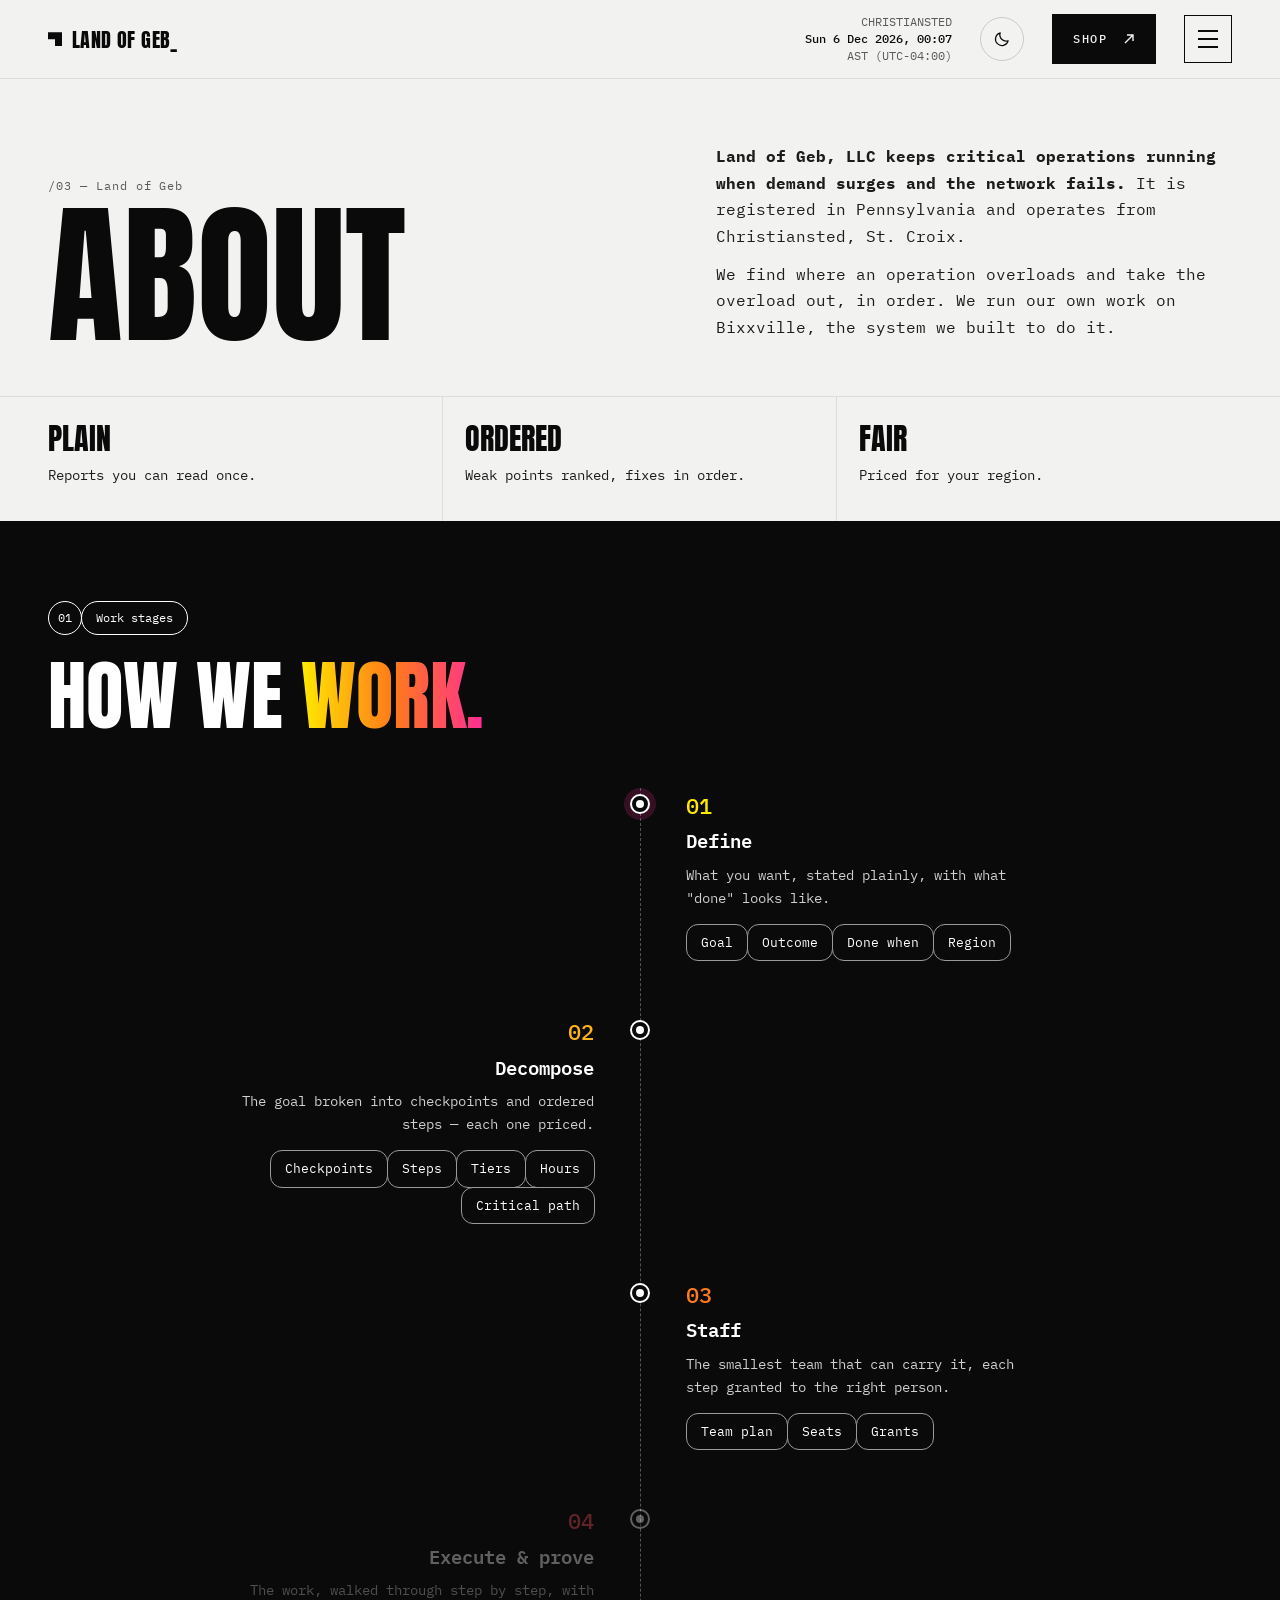
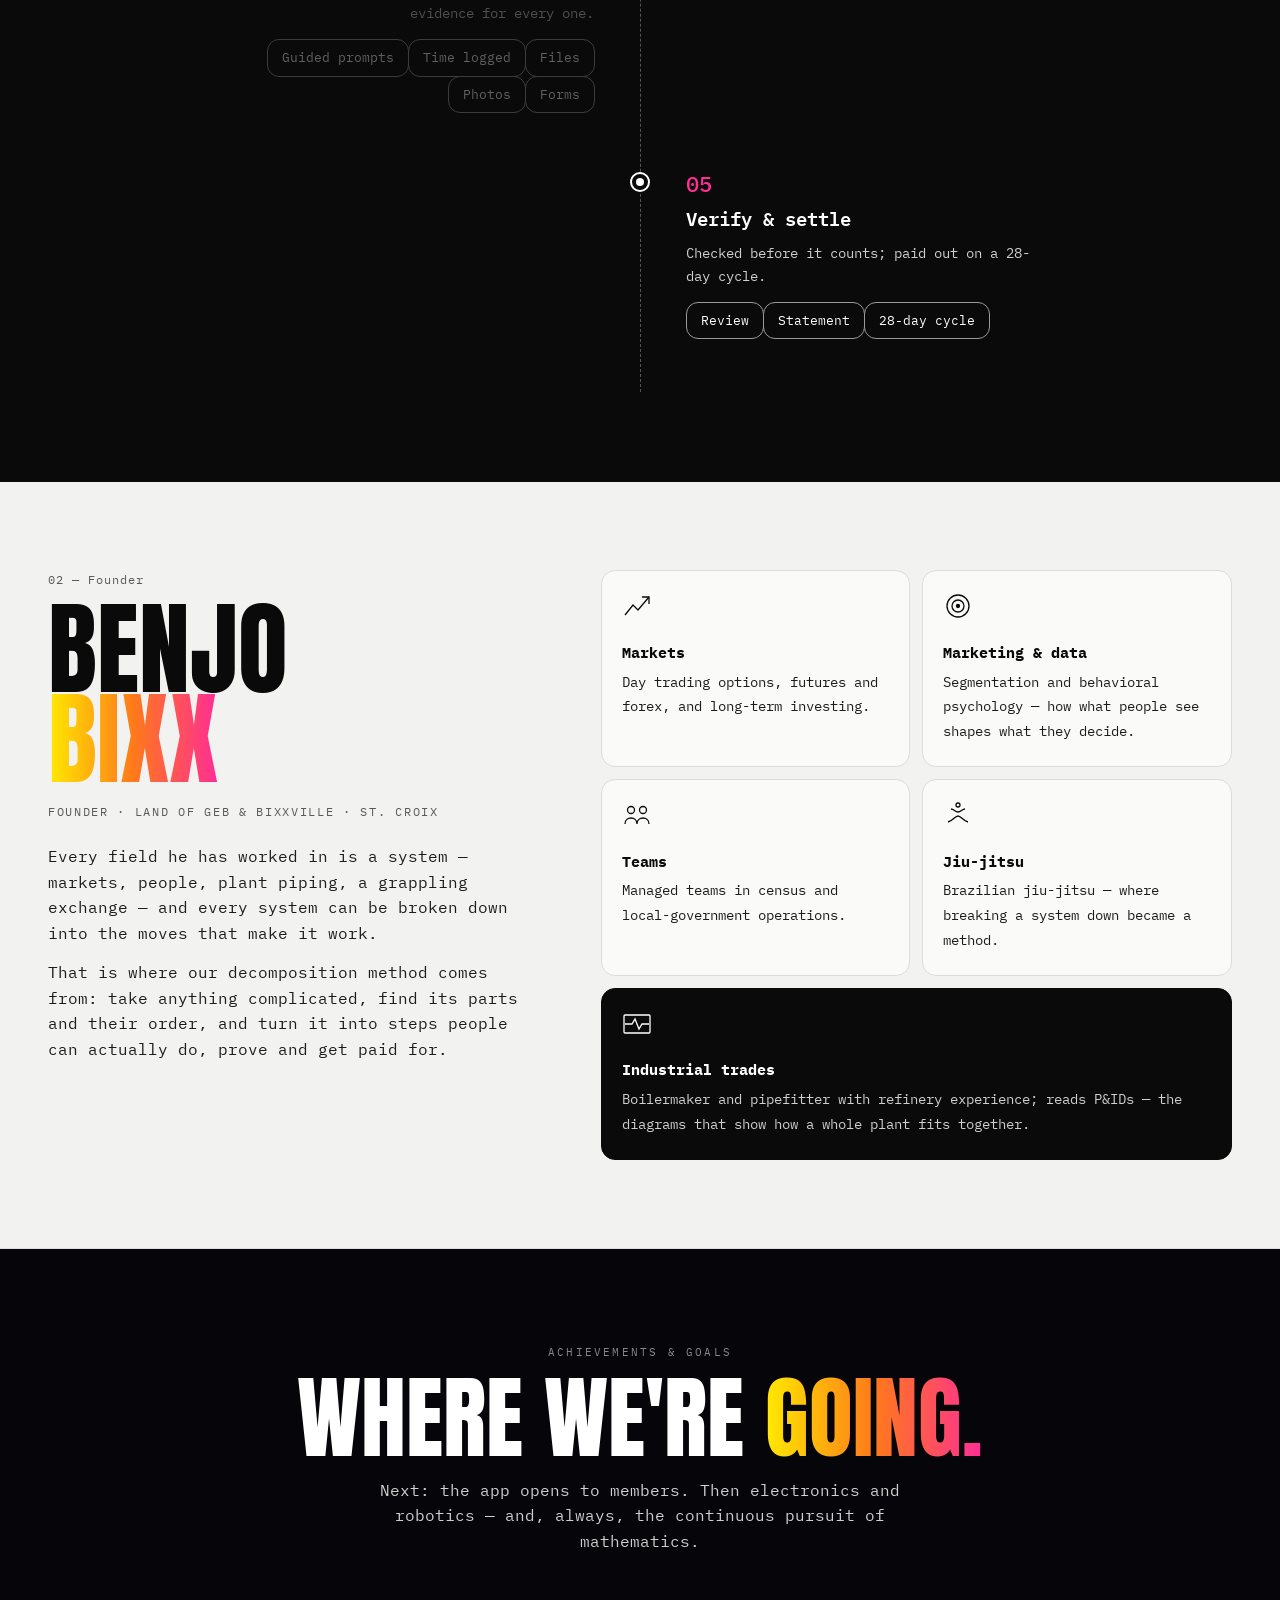
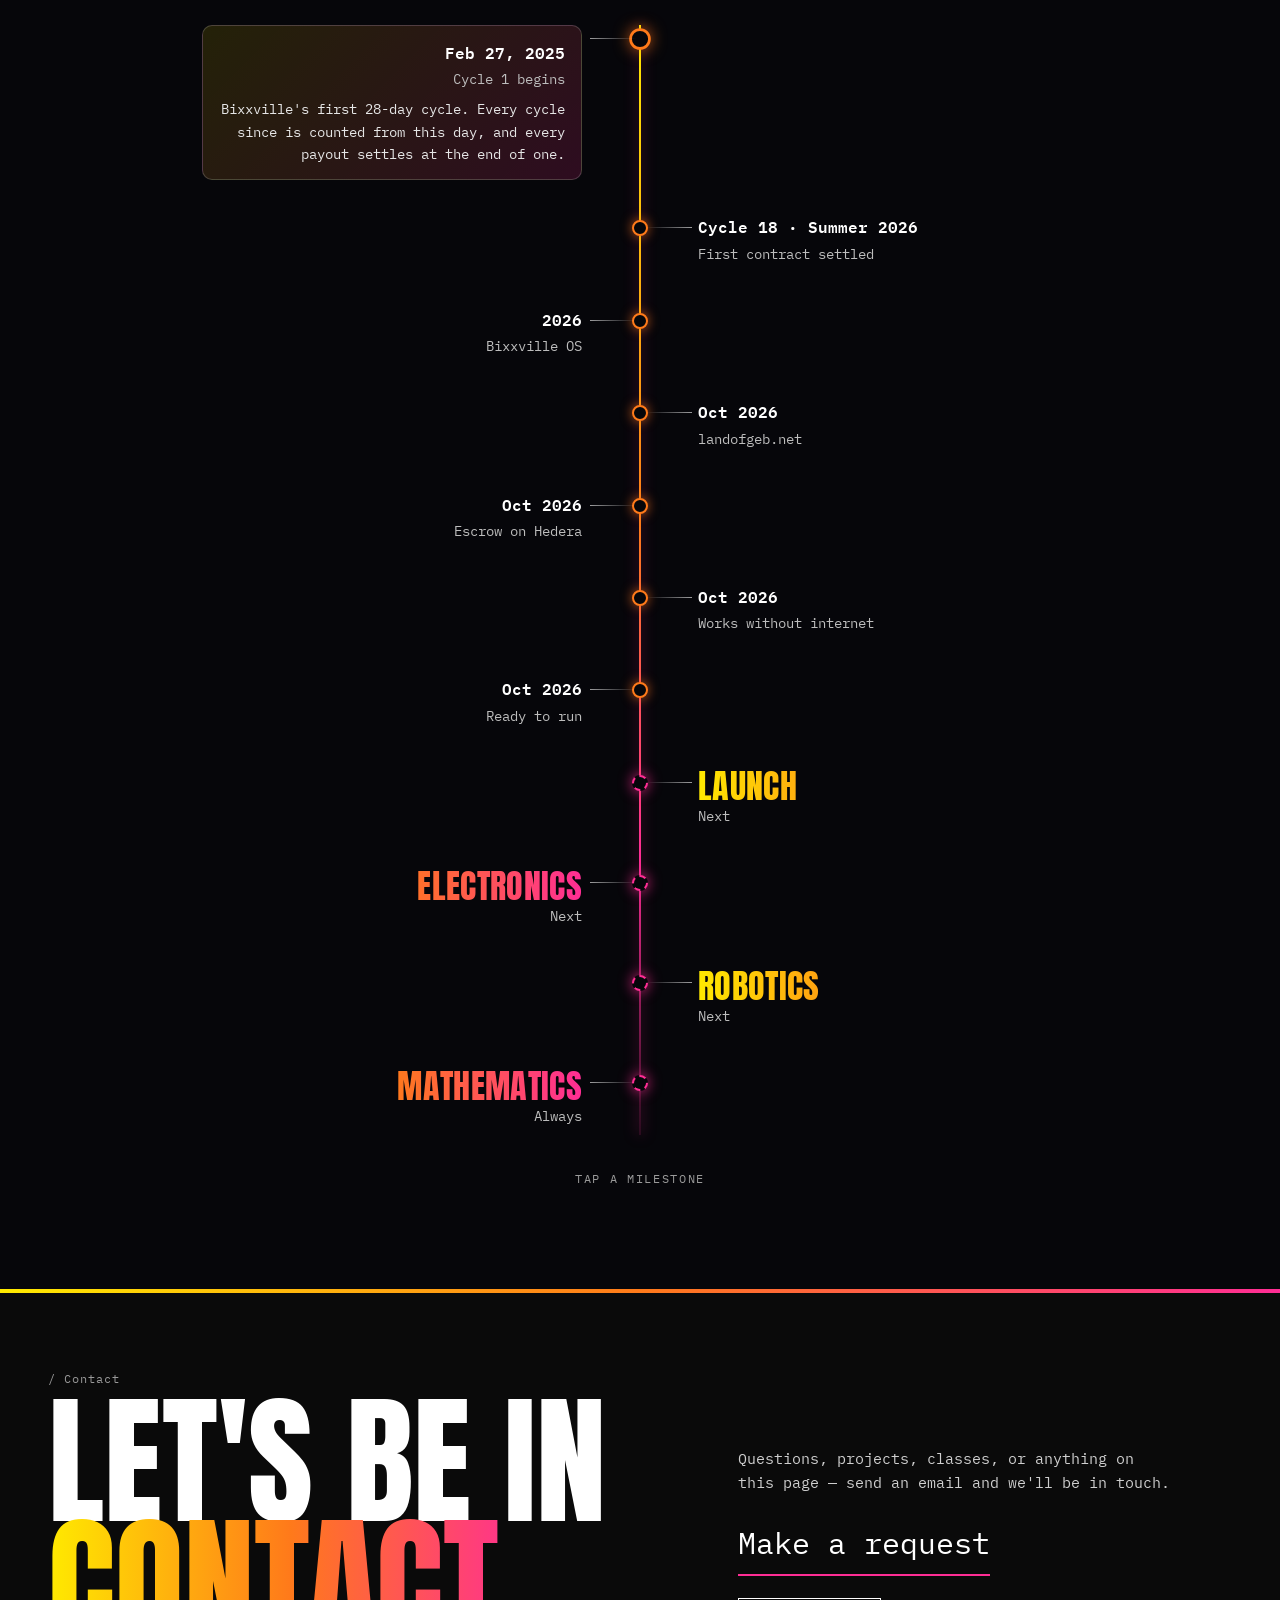
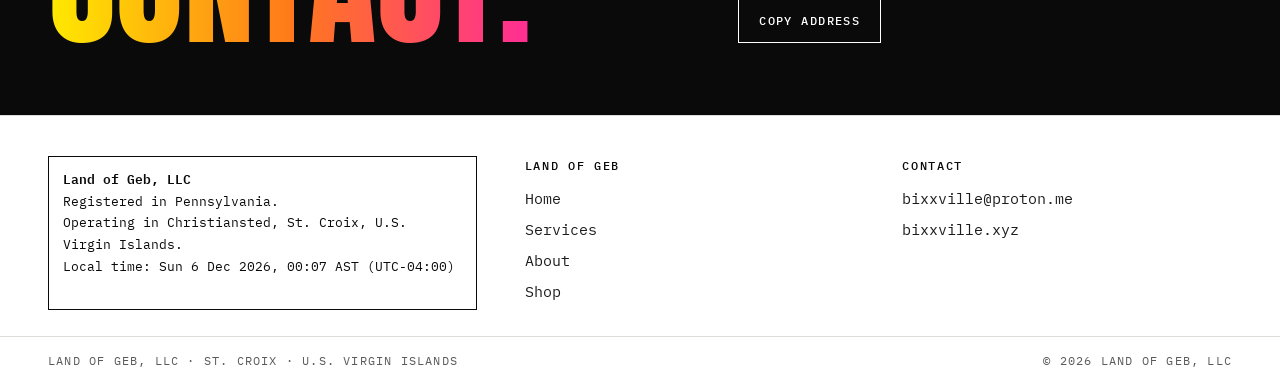
==== commit a1225c13: "Contact: Make a request replaces Send an email (requests go to the OS) Co-Authored-By: Claude Sonnet" ====
--- a/about.html
+++ b/about.html
@@ -304,9 +304,8 @@
     </div>
     <div>
       <p>Questions, projects, classes, or anything on this page — send an email and we'll be in touch.</p>
-      <a class="c-mail" href="mailto:bixxville@proton.me">bixxville@proton.me</a>
+      <a class="c-mail" href="request.html?src=about">Make a request</a>
       <div class="c-row">
-        <a class="c-btn solid" href="mailto:bixxville@proton.me?subject=Land%20of%20Geb%20%E2%80%94%20hello">Send an email <svg viewBox="0 0 12 12" fill="none" stroke="currentColor" stroke-width="1.4"><path d="M2 10 10 2M4 2h6v6"/></svg></a>
         <button class="c-btn" type="button" onclick="navigator.clipboard&&navigator.clipboard.writeText('bixxville@proton.me').then(()=>{this.firstChild.textContent='Copied '})">Copy address </button>
       </div>
     </div>
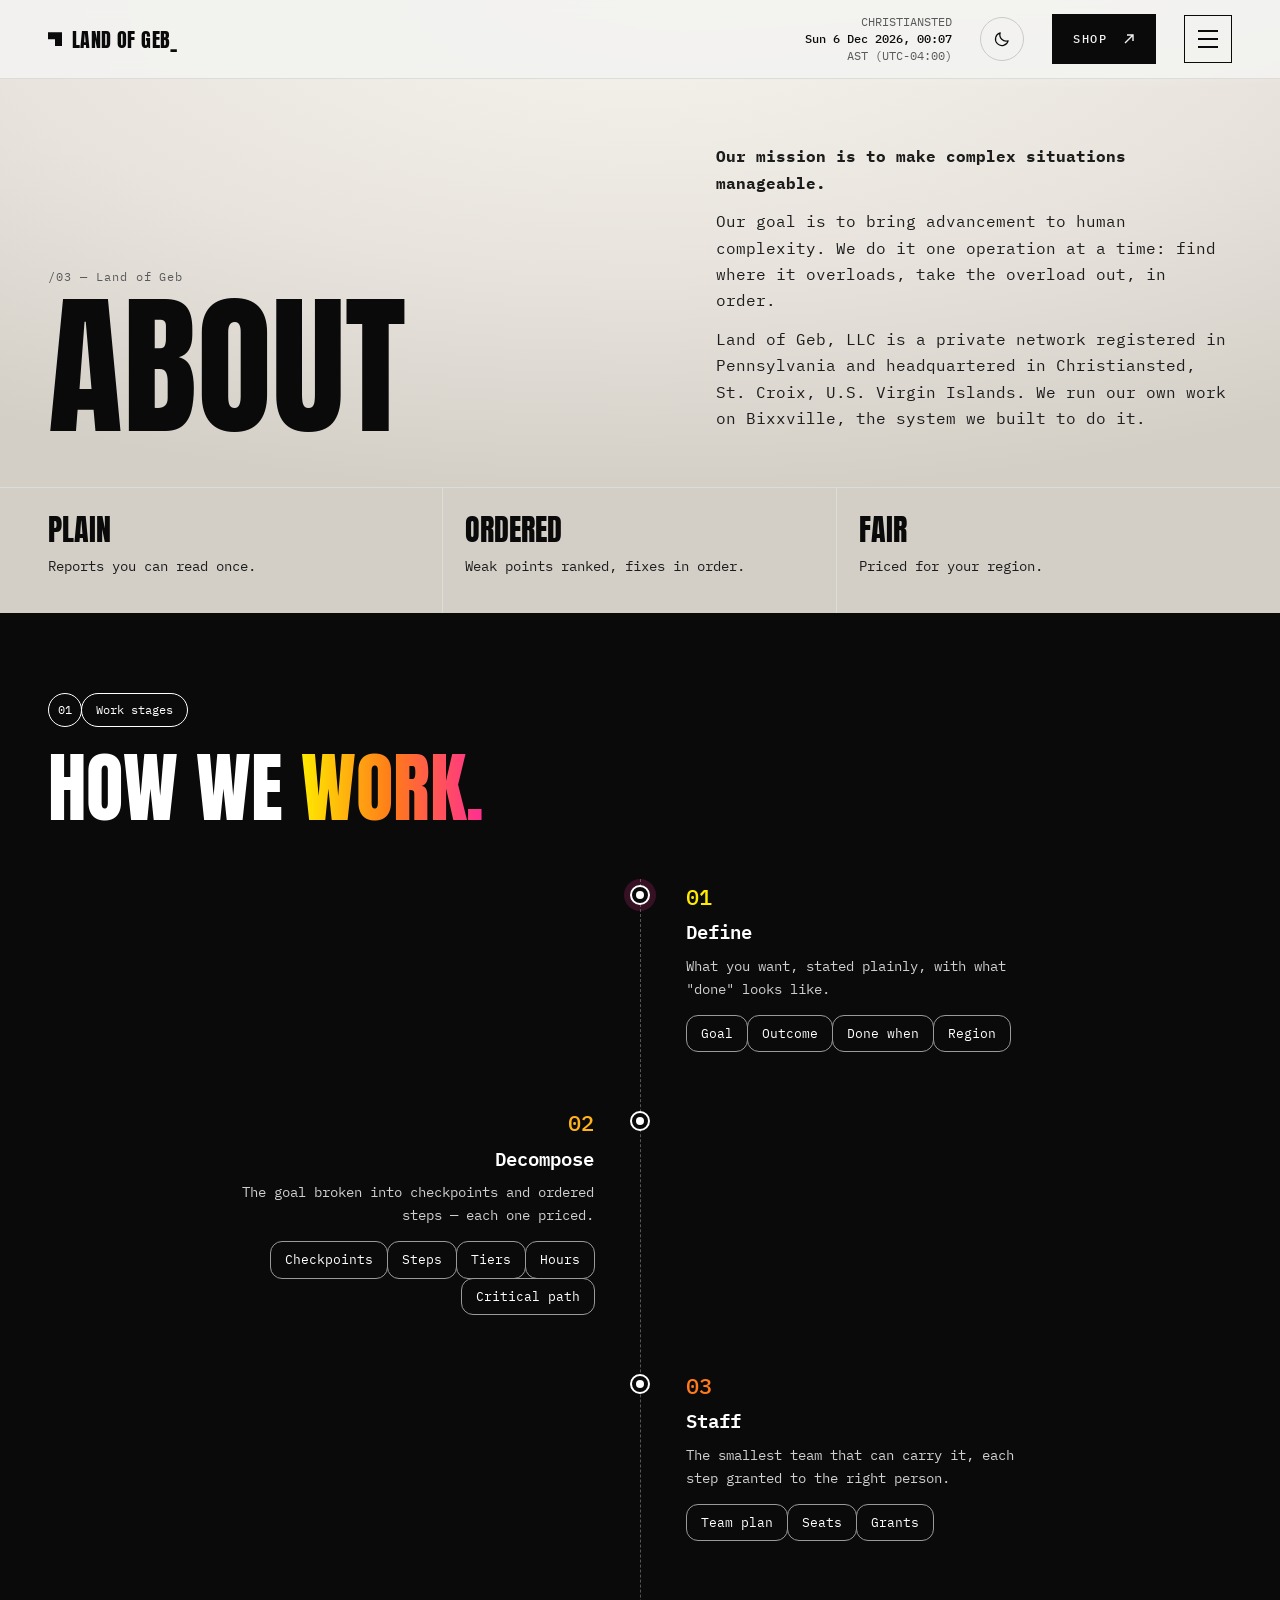
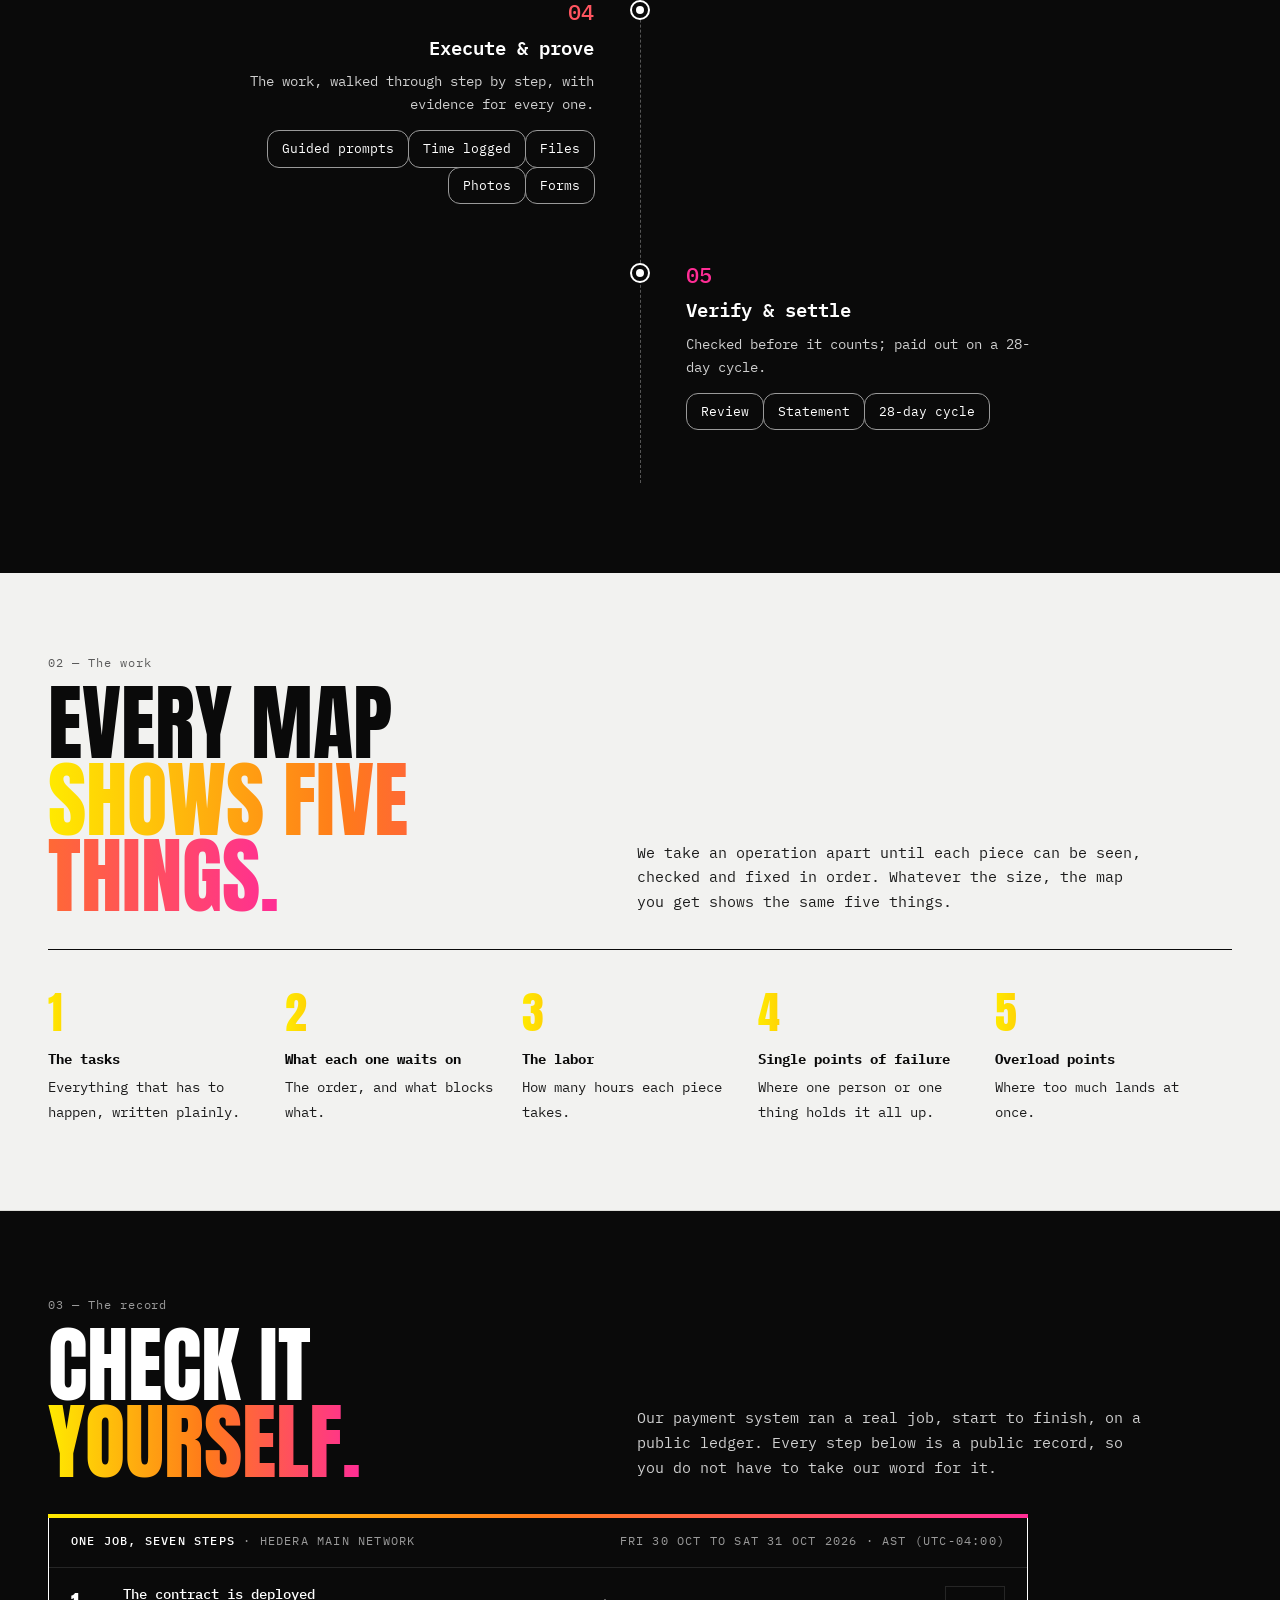
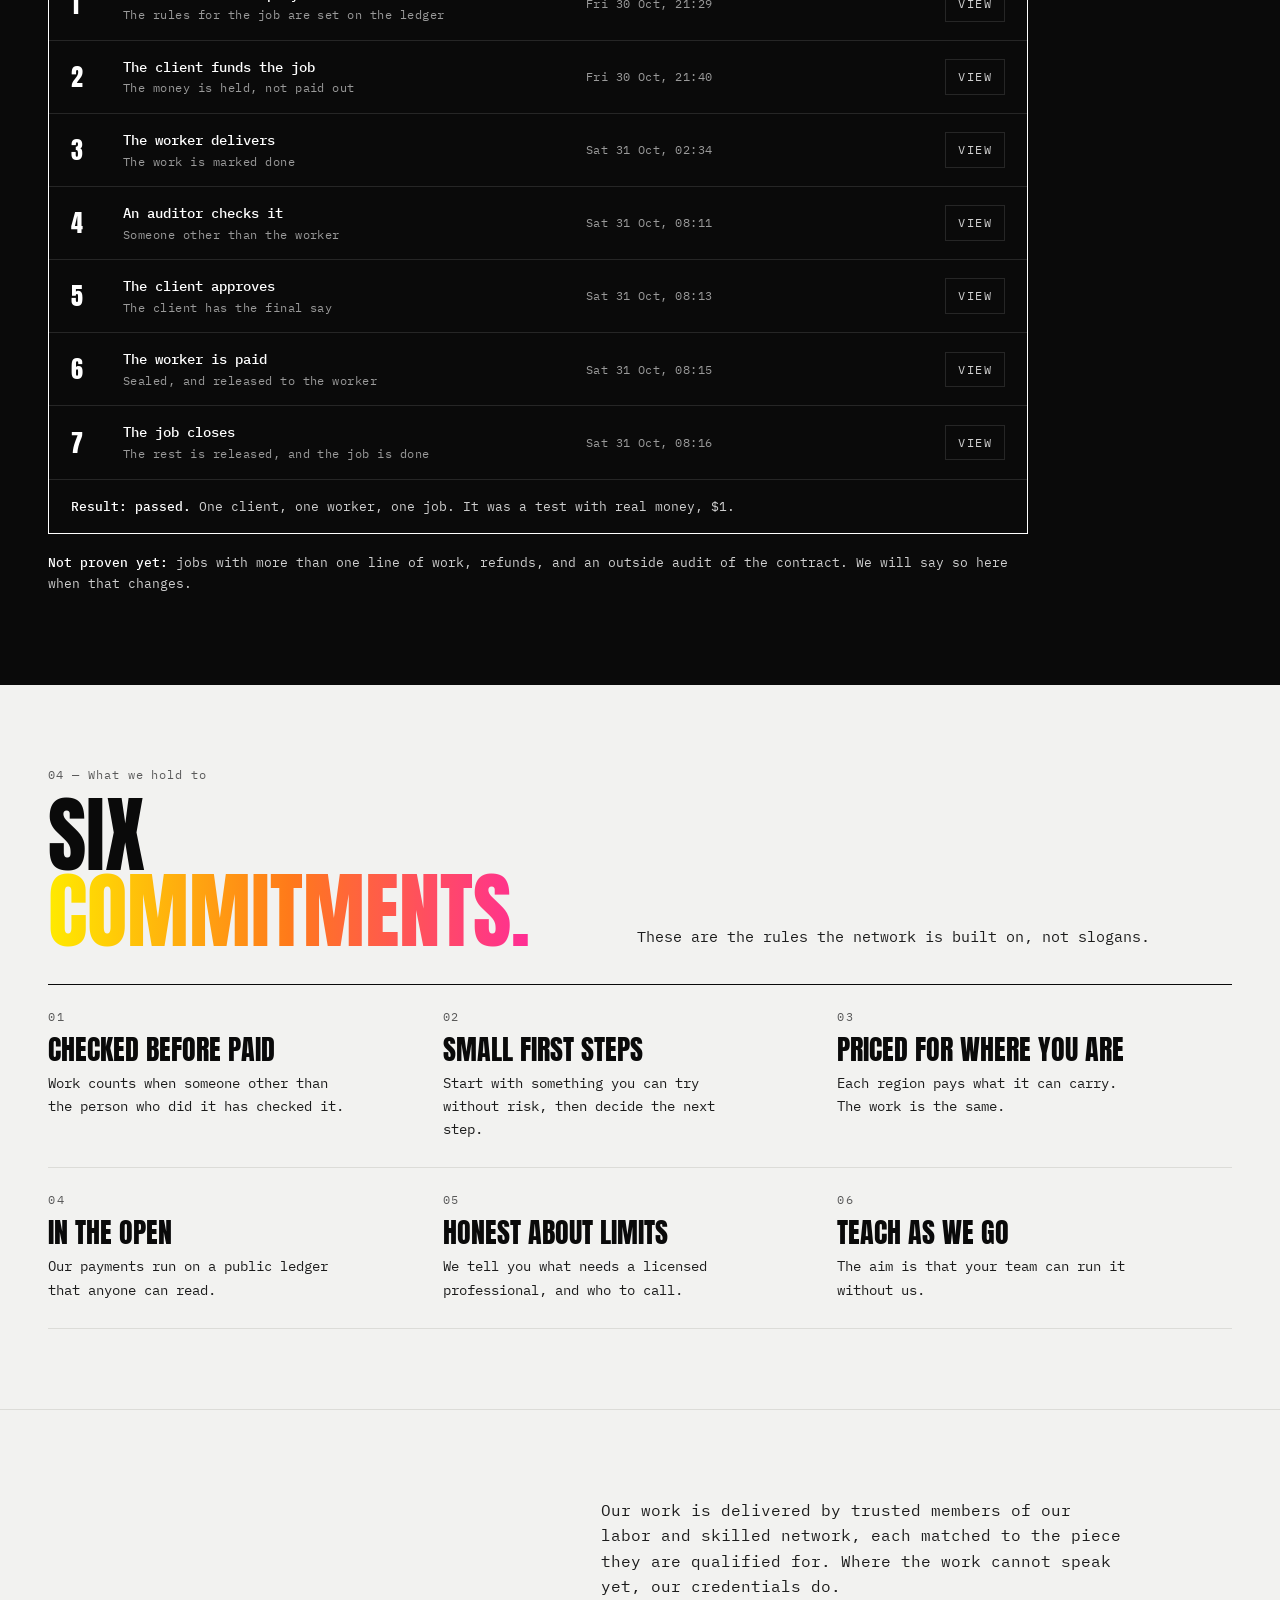
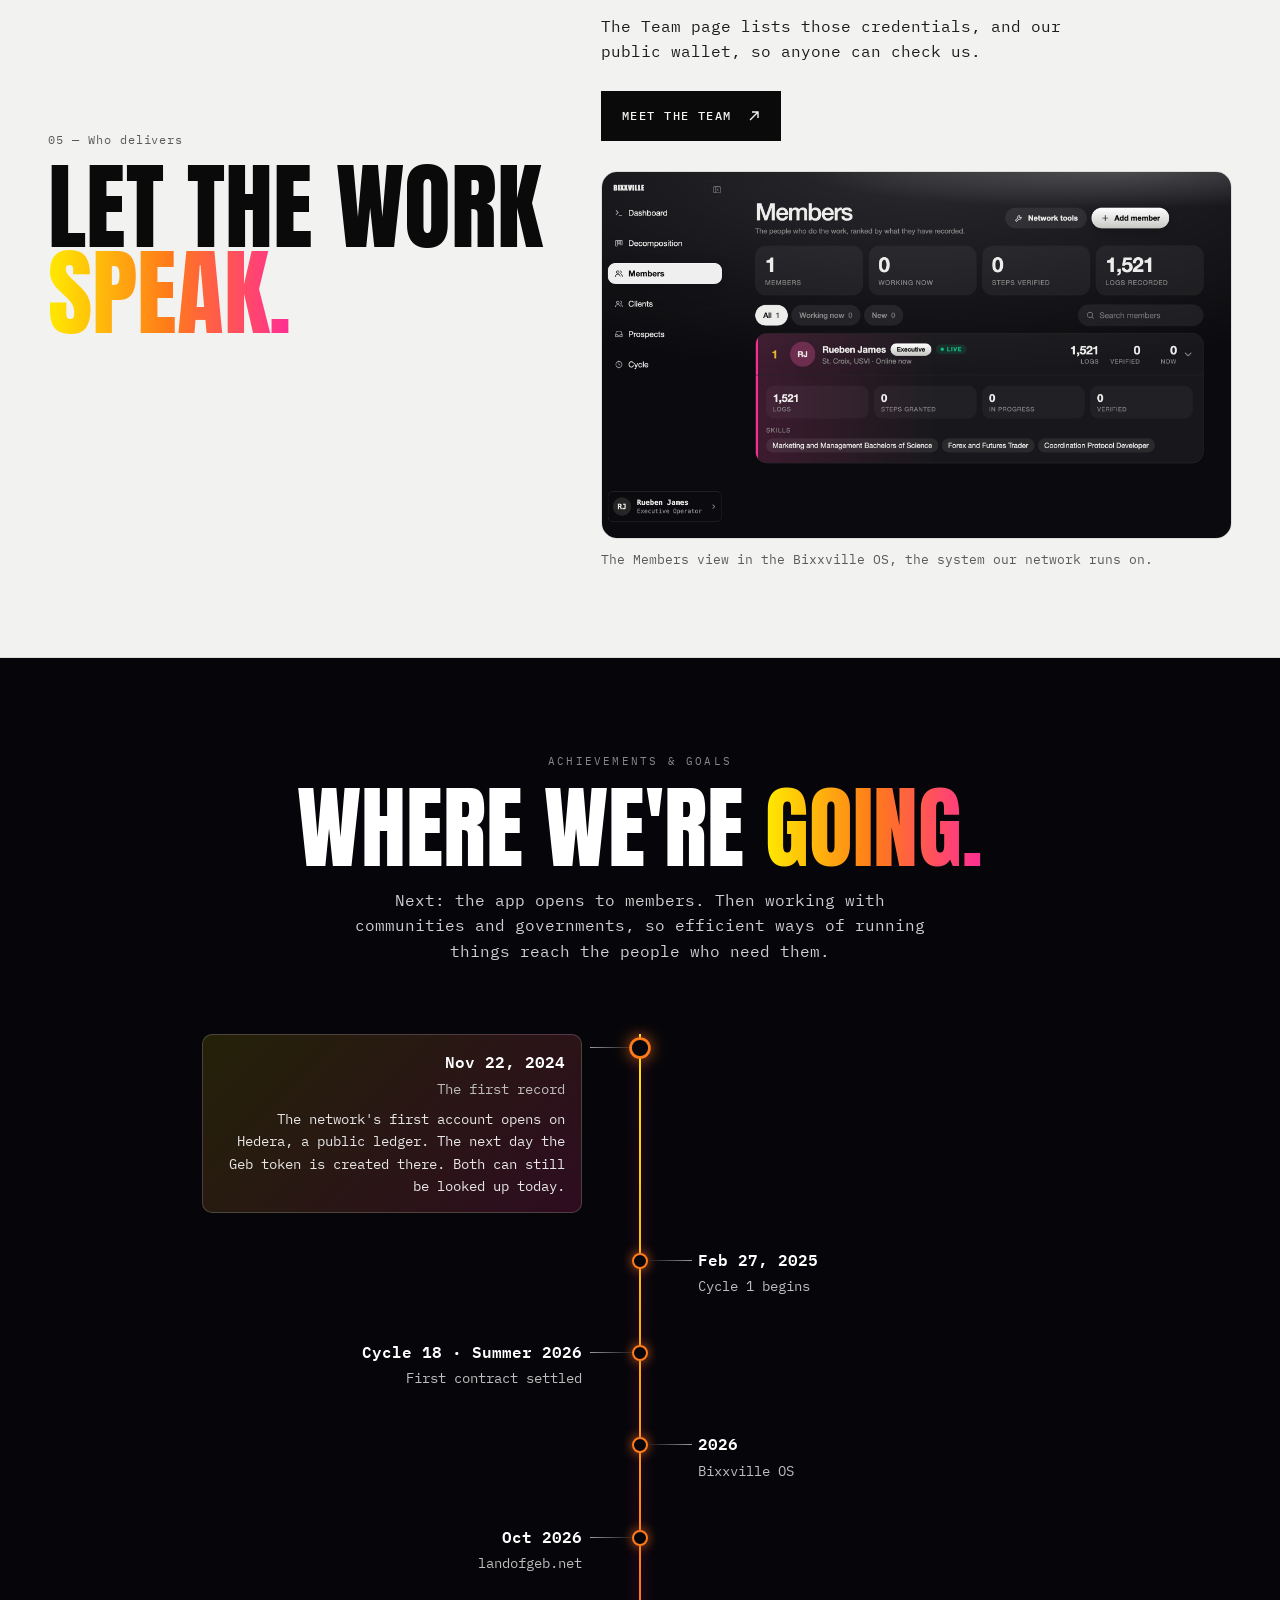
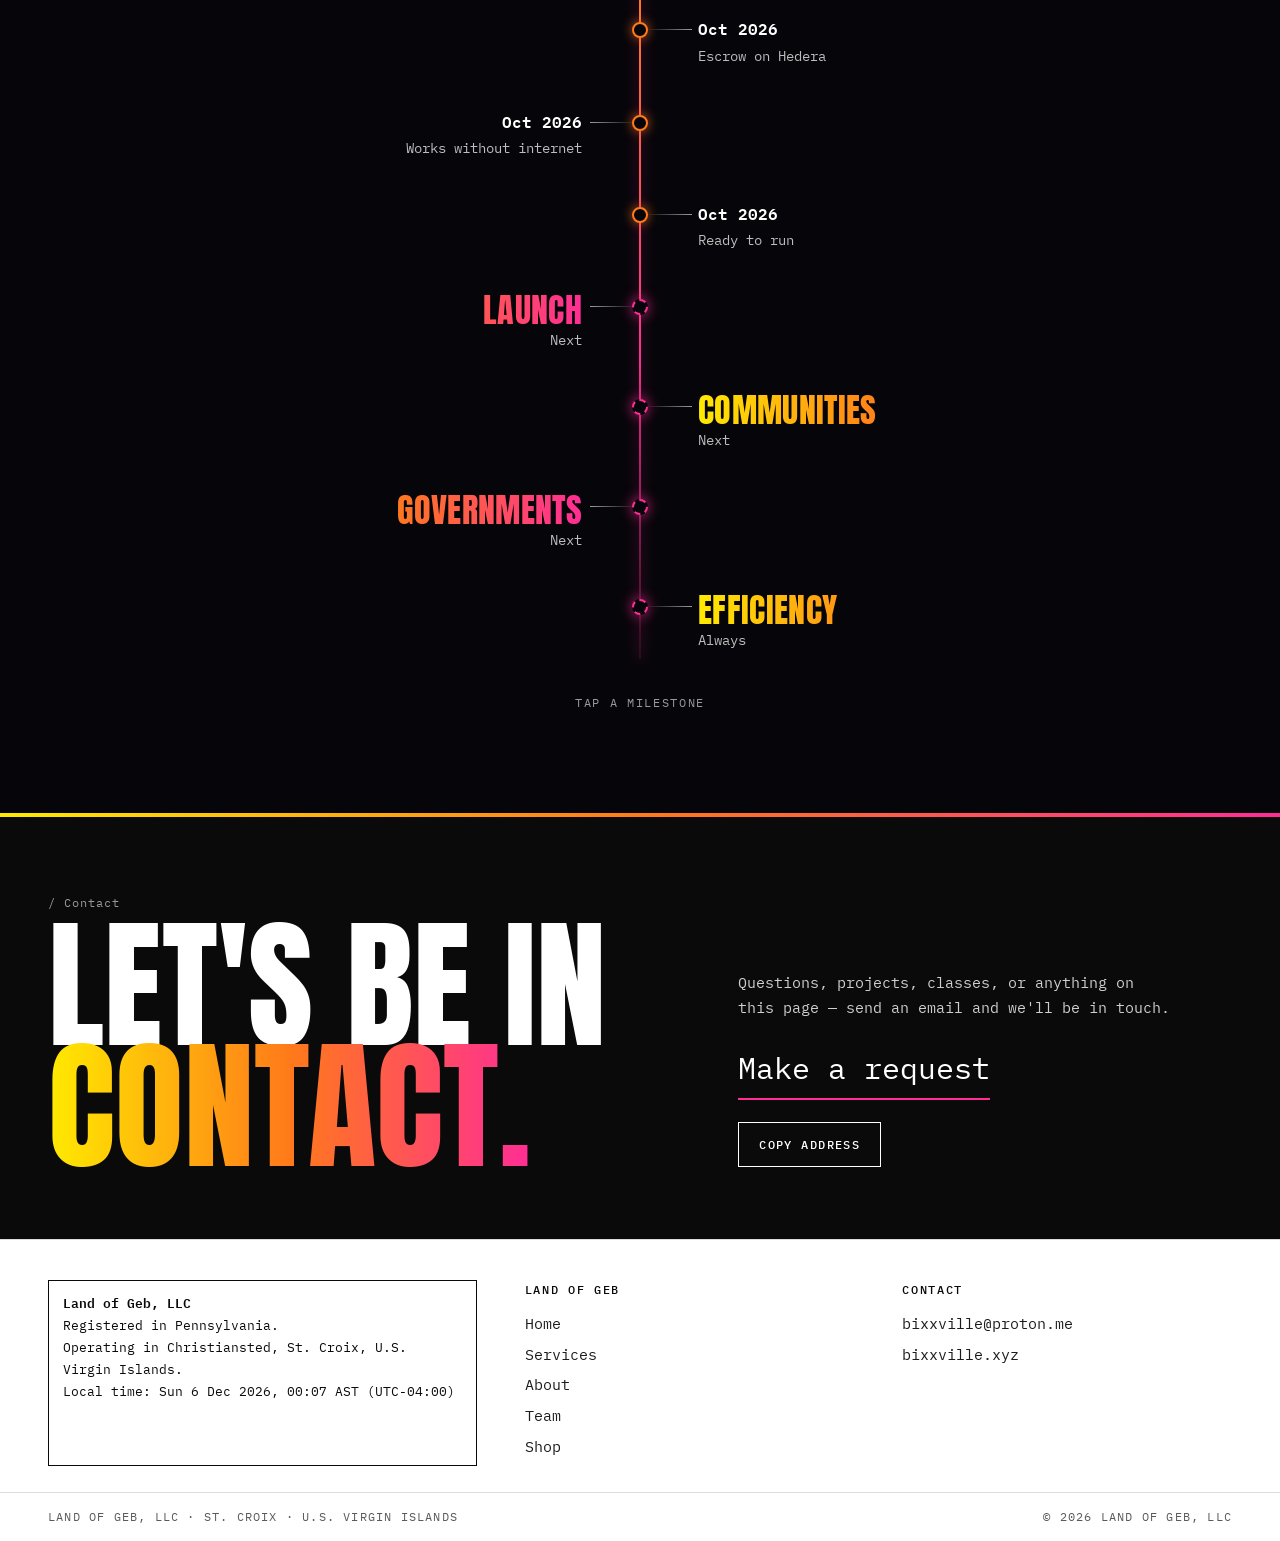
==== commit 1849a269: "Home as a guided path to one decision; Team page with Members leaderboard, wallet and OS screenshots" ====
--- a/about.html
+++ b/about.html
@@ -4,7 +4,7 @@
 <meta charset="UTF-8">
 <meta name="viewport" content="width=device-width, initial-scale=1.0">
 <title>About — Land of Geb</title>
-<meta name="description" content="Land of Geb, LLC — a St. Croix company. How we work, who founded it, and where we're going: electronics, robotics and the continuous pursuit of mathematics.">
+<meta name="description" content="Land of Geb, LLC — a St. Croix company. Our mission is to make complex situations manageable. How we work, who delivers, and where we are going.">
 <link rel="preconnect" href="https://fonts.googleapis.com">
 <link rel="preconnect" href="https://fonts.gstatic.com" crossorigin>
 <link href="https://fonts.googleapis.com/css2?family=Anton&family=IBM+Plex+Mono:wght@300;400;500;600&display=swap" rel="stylesheet">
@@ -81,23 +81,52 @@
 .stage{opacity:.35;transition:opacity .6s}
 .stage.lit{opacity:1}
 
-/* ── founder ── */
-.founder{display:grid;grid-template-columns:minmax(0,1fr) minmax(0,1.25fr);gap:var(--gutter);padding:88px var(--gutter);border-bottom:1px solid var(--line)}
-.founder h2{font-family:var(--display);font-weight:400;font-size:clamp(56px,8vw,120px);line-height:.88;text-transform:uppercase;color:var(--ink);margin:14px 0 18px}
-.founder .role{font-size:12px;letter-spacing:.14em;text-transform:uppercase;color:var(--soft);margin-bottom:22px}
-.founder p{font-size:15.5px;max-width:480px}
-.founder p + p{margin-top:14px}
-.bg-grid{display:grid;grid-template-columns:repeat(2,minmax(0,1fr));gap:12px;align-content:start}
-.bg-card{background:var(--card);border:1px solid var(--line);border-radius:14px;padding:20px 20px 22px;position:relative;overflow:hidden;transition:transform .3s,box-shadow .3s}
-.bg-card::before{content:'';position:absolute;left:0;top:0;bottom:0;width:3px;background:var(--neon);opacity:0;transition:opacity .3s}
-.bg-card:hover{transform:translateY(-3px);box-shadow:var(--t-shadow)}
-.bg-card:hover::before{opacity:1}
-.bg-card svg{width:30px;height:30px;color:var(--ink);margin-bottom:12px}
-.bg-card b{display:block;font-size:15px;color:var(--ink);margin-bottom:4px}
-.bg-card span{font-size:13.5px}
-.bg-card.wide{grid-column:1 / -1;background:var(--t-band);color:var(--t-band-ink);border-color:var(--t-band)}
-.bg-card.wide b{color:var(--t-band-ink)}
-.bg-card.wide span{color:var(--t-band-text)}
+/* ── what every map shows ── */
+.maps{padding:80px var(--gutter);border-bottom:1px solid var(--line)}
+.sec-top{display:grid;grid-template-columns:minmax(0,1fr) minmax(0,1.1fr);gap:var(--gutter);align-items:end;margin-bottom:34px}
+.sec-top h2{font-family:var(--display);font-weight:400;font-size:clamp(44px,6.5vw,96px);line-height:.92;text-transform:uppercase;color:var(--ink);margin-top:12px}
+.sec-top p{font-size:15px;max-width:520px}
+.five{display:grid;grid-template-columns:repeat(5,minmax(0,1fr));border-top:1px solid var(--ink)}
+.five div{padding:20px 18px 6px 0}
+.five .n{font-family:var(--display);font-size:44px;line-height:1;margin-bottom:8px}
+.five b{display:block;font-size:14px;color:var(--ink);margin-bottom:4px}
+.five span{font-size:13.5px}
+/* ── the record ── */
+.record{background:var(--t-band);color:var(--t-band-ink);padding:84px var(--gutter) 90px}
+.record .idx{color:var(--t-band-muted)}
+.record .sec-top h2{color:var(--t-band-ink)}
+.record .sec-top p{color:var(--t-band-text)}
+.rec{border:1px solid var(--t-band-ink);position:relative;max-width:980px}
+.rec::before{content:'';position:absolute;left:-1px;right:-1px;top:-1px;height:4px;background:var(--neon)}
+.rec-head{display:flex;justify-content:space-between;gap:12px;flex-wrap:wrap;padding:16px 22px;border-bottom:1px solid var(--t-band-line);font-size:12px;letter-spacing:.1em;text-transform:uppercase;color:var(--t-band-muted)}
+.rec-head b{color:var(--t-band-ink);font-weight:500}
+.rec-row{display:grid;grid-template-columns:36px minmax(0,1.3fr) minmax(0,1fr) auto;gap:16px;padding:15px 22px;border-bottom:1px solid var(--t-band-line);align-items:center;font-size:13.5px}
+.rec-row .n{font-family:var(--display);font-size:24px;line-height:1;color:var(--t-band-ink)}
+.rec-row b{font-weight:500;color:var(--t-band-ink)}
+.rec-row small{display:block;font-size:12px;color:var(--t-band-muted);letter-spacing:.04em}
+.rec-row a{font-size:12px;letter-spacing:.12em;text-transform:uppercase;border:1px solid var(--t-band-line);padding:7px 12px;white-space:nowrap;color:var(--t-band-text)}
+.rec-row a:hover{background:var(--t-band-ink);color:var(--t-band)}
+.rec-foot{padding:16px 22px;font-size:13px;color:var(--t-band-text)}
+.rec-foot b{color:var(--t-band-ink);font-weight:500}
+.rec-not{max-width:980px;margin-top:18px;font-size:13px;color:var(--t-band-text)}
+.rec-not b{color:var(--t-band-ink);font-weight:500}
+/* ── what we hold to ── */
+.hold{padding:80px var(--gutter);border-bottom:1px solid var(--line)}
+.hold-grid{display:grid;grid-template-columns:repeat(3,minmax(0,1fr));border-top:1px solid var(--ink)}
+.hold-grid div{padding:22px 24px 26px 0;border-bottom:1px solid var(--line)}
+.hold-grid .n{font-size:12px;letter-spacing:.14em;color:var(--soft);display:block;margin-bottom:8px}
+.hold-grid b{display:block;font-family:var(--display);font-weight:400;font-size:28px;line-height:1.05;text-transform:uppercase;color:var(--ink);margin-bottom:8px}
+.hold-grid span.t{font-size:14px;display:block;max-width:300px}
+
+/* ── who delivers ── */
+.people{display:grid;grid-template-columns:minmax(0,1fr) minmax(0,1.25fr);gap:var(--gutter);padding:88px var(--gutter);border-bottom:1px solid var(--line);align-items:center}
+.people h2{font-family:var(--display);font-weight:400;font-size:clamp(52px,7.5vw,112px);line-height:.9;text-transform:uppercase;color:var(--ink);margin-top:14px}
+.people p{font-size:15.5px;max-width:520px}
+.people p + p{margin-top:14px}
+.people .btn{margin-top:26px}
+.app-shot{margin:30px 0 0}
+.app-shot img{display:block;width:100%;height:auto;border-radius:16px;border:1px solid var(--line)}
+.app-shot figcaption{margin-top:10px;font-size:12.5px;color:var(--soft)}
 
 /* ── roadmap: a glowing line, milestones either side ── */
 .roadmap{background:#06060A;color:#fff;padding:90px var(--gutter) 100px;position:relative;overflow:hidden}
@@ -142,7 +171,11 @@
 .rv.in{opacity:1;transform:none}
 
 @media (max-width:860px){
-  .intro,.founder{grid-template-columns:1fr}
+  .intro,.people,.sec-top{grid-template-columns:1fr}
+  .five{grid-template-columns:1fr 1fr}
+  .hold-grid{grid-template-columns:1fr}
+  .rec-row{grid-template-columns:30px 1fr;gap:6px 14px}
+  .rec-row > :nth-child(3),.rec-row > :nth-child(4){grid-column:2}
   .pillars{grid-template-columns:1fr}
   .pillars div,.pillars div:nth-child(2),.pillars div:last-child{border-right:none;border-bottom:1px solid var(--line);padding:20px 0}
   .spine::before,.spine-fill{left:10px}
@@ -150,7 +183,6 @@
   .stage:nth-child(odd) .dot,.stage:nth-child(even) .dot{left:0;right:auto}
   .stage:nth-child(odd) .chips{justify-content:flex-start}
   .stage:nth-child(odd){text-align:left}
-  .bg-grid{grid-template-columns:1fr}
   .rm::before{left:8px}
   .ms{grid-template-columns:1fr}
   .ms-node{left:8px}
@@ -166,8 +198,8 @@
   .stage{opacity:1}
 }
 @media print{
-  .stages,.roadmap,.bg-card.wide{background:#fff !important;color:#000 !important}
-  .stages *,.roadmap *,.bg-card.wide *{color:#000 !important;border-color:#999 !important;box-shadow:none !important}
+  .stages,.roadmap{background:#fff !important;color:#000 !important}
+  .stages *,.roadmap *{color:#000 !important;border-color:#999 !important;box-shadow:none !important}
   .ms-when,.neon-text{background:none !important;-webkit-text-fill-color:#000 !important}
   .ms-more{max-height:none !important}
   .stage{opacity:1 !important}
@@ -192,8 +224,9 @@
       <h1>About</h1>
     </div>
     <div class="rv">
-      <p><strong>Land of Geb, LLC keeps critical operations running when demand surges and the network fails.</strong> It is registered in Pennsylvania and operates from Christiansted, St. Croix.</p>
-      <p>We find where an operation overloads and take the overload out, in order. We run our own work on Bixxville, the system we built to do it.</p>
+      <p><strong>Our mission is to make complex situations manageable.</strong></p>
+      <p>Our goal is to bring advancement to human complexity. We do it one operation at a time: find where it overloads, take the overload out, in order.</p>
+      <p>Land of Geb, LLC is a private network registered in Pennsylvania and headquartered in Christiansted, St. Croix, U.S. Virgin Islands. We run our own work on Bixxville, the system we built to do it.</p>
     </div>
   </section>
 
@@ -227,26 +260,68 @@
     </div>
   </section>
 
-  <!-- ── Founder ── -->
-  <section class="founder" id="founder">
+  <!-- ── What every map shows ── -->
+  <section class="maps" id="maps">
+    <div class="sec-top">
+      <div class="rv"><div class="idx">02 — The work</div><h2>Every map<br><span class="neon-text">shows five things.</span></h2></div>
+      <p class="rv">We take an operation apart until each piece can be seen, checked and fixed in order. Whatever the size, the map you get shows the same five things.</p>
+    </div>
+    <div class="five">
+      <div class="rv"><div class="n neon-text">1</div><b>The tasks</b><span>Everything that has to happen, written plainly.</span></div>
+      <div class="rv"><div class="n neon-text">2</div><b>What each one waits on</b><span>The order, and what blocks what.</span></div>
+      <div class="rv"><div class="n neon-text">3</div><b>The labor</b><span>How many hours each piece takes.</span></div>
+      <div class="rv"><div class="n neon-text">4</div><b>Single points of failure</b><span>Where one person or one thing holds it all up.</span></div>
+      <div class="rv"><div class="n neon-text">5</div><b>Overload points</b><span>Where too much lands at once.</span></div>
+    </div>
+  </section>
+
+  <!-- ── The record ── -->
+  <section class="record" id="record">
+    <div class="sec-top">
+      <div class="rv"><div class="idx">03 — The record</div><h2>Check it<br><span class="neon-text">yourself.</span></h2></div>
+      <p class="rv">Our payment system ran a real job, start to finish, on a public ledger. Every step below is a public record, so you do not have to take our word for it.</p>
+    </div>
+    <div class="rec rv">
+      <div class="rec-head"><span><b>One job, seven steps</b> · Hedera main network</span><span>Fri 30 Oct to Sat 31 Oct 2026 · AST (UTC-04:00)</span></div>
+      <div class="rec-row"><span class="n">1</span><div><b>The contract is deployed</b><small>The rules for the job are set on the ledger</small></div><div><small>Fri 30 Oct, 21:29</small></div><a href="https://hashscan.io/mainnet/transaction/0x676aad19a27dfb9033004e7e953484a400ada94328ddfb1354bb3df1c3c7a5da" target="_blank" rel="noopener">View</a></div>
+      <div class="rec-row"><span class="n">2</span><div><b>The client funds the job</b><small>The money is held, not paid out</small></div><div><small>Fri 30 Oct, 21:40</small></div><a href="https://hashscan.io/mainnet/transaction/0x2a73be94b00229cf8073c782221a5545f8ac64775187f5870ce7bbe97d52296a" target="_blank" rel="noopener">View</a></div>
+      <div class="rec-row"><span class="n">3</span><div><b>The worker delivers</b><small>The work is marked done</small></div><div><small>Sat 31 Oct, 02:34</small></div><a href="https://hashscan.io/mainnet/transaction/0x1436762428b7ad7a9476ed533830247489026c21d9a94b61402488fd7c81f2ef" target="_blank" rel="noopener">View</a></div>
+      <div class="rec-row"><span class="n">4</span><div><b>An auditor checks it</b><small>Someone other than the worker</small></div><div><small>Sat 31 Oct, 08:11</small></div><a href="https://hashscan.io/mainnet/transaction/0x21c22c922e7090fa801fdc1f87479330190557a072e4bc3f4150b1d491d08752" target="_blank" rel="noopener">View</a></div>
+      <div class="rec-row"><span class="n">5</span><div><b>The client approves</b><small>The client has the final say</small></div><div><small>Sat 31 Oct, 08:13</small></div><a href="https://hashscan.io/mainnet/transaction/0xf83b4c5cd2a3d7e88d1a743863c16f6be896a5d3c774084b0621d1bea0a56857" target="_blank" rel="noopener">View</a></div>
+      <div class="rec-row"><span class="n">6</span><div><b>The worker is paid</b><small>Sealed, and released to the worker</small></div><div><small>Sat 31 Oct, 08:15</small></div><a href="https://hashscan.io/mainnet/transaction/0xb62ed396345a4176f21cc83f8398c91695c52c3fd774fba8697e033f8c218ef1" target="_blank" rel="noopener">View</a></div>
+      <div class="rec-row"><span class="n">7</span><div><b>The job closes</b><small>The rest is released, and the job is done</small></div><div><small>Sat 31 Oct, 08:16</small></div><a href="https://hashscan.io/mainnet/transaction/0x6bd7bce68fb76efa87336f88faedb42ec1e3bcaf4da95dd7fd5b2effa5e63b6c" target="_blank" rel="noopener">View</a></div>
+      <div class="rec-foot"><b>Result: passed.</b> One client, one worker, one job. It was a test with real money, $1.</div>
+    </div>
+    <p class="rec-not rv"><b>Not proven yet:</b> jobs with more than one line of work, refunds, and an outside audit of the contract. We will say so here when that changes.</p>
+  </section>
+
+  <!-- ── What we hold to ── -->
+  <section class="hold" id="hold">
+    <div class="sec-top">
+      <div class="rv"><div class="idx">04 — What we hold to</div><h2>Six<br><span class="neon-text">commitments.</span></h2></div>
+      <p class="rv">These are the rules the network is built on, not slogans.</p>
+    </div>
+    <div class="hold-grid">
+      <div class="rv"><span class="n">01</span><b>Checked before paid</b><span class="t">Work counts when someone other than the person who did it has checked it.</span></div>
+      <div class="rv"><span class="n">02</span><b>Small first steps</b><span class="t">Start with something you can try without risk, then decide the next step.</span></div>
+      <div class="rv"><span class="n">03</span><b>Priced for where you are</b><span class="t">Each region pays what it can carry. The work is the same.</span></div>
+      <div class="rv"><span class="n">04</span><b>In the open</b><span class="t">Our payments run on a public ledger that anyone can read.</span></div>
+      <div class="rv"><span class="n">05</span><b>Honest about limits</b><span class="t">We tell you what needs a licensed professional, and who to call.</span></div>
+      <div class="rv"><span class="n">06</span><b>Teach as we go</b><span class="t">The aim is that your team can run it without us.</span></div>
+    </div>
+  </section>
+
+  <!-- ── Who delivers ── -->
+  <section class="people" id="people">
     <div class="rv">
-      <div class="idx">02 — Founder</div>
-      <h2>Benjo<br><span class="neon-text">Bixx</span></h2>
-      <div class="role">Founder · Land of Geb &amp; Bixxville · St. Croix</div>
-      <p>Every field he has worked in is a system — markets, people, plant piping, a grappling exchange — and every system can be broken down into the moves that make it work.</p>
-      <p>That is where our decomposition method comes from: take anything complicated, find its parts and their order, and turn it into steps people can actually do, prove and get paid for.</p>
-    </div>
-    <div class="bg-grid">
-      <div class="bg-card rv"><svg viewBox="0 0 30 30" fill="none" stroke="currentColor" stroke-width="1.3"><path d="M3 24 11 14l5 5 11-13"/><path d="M20 6h7v7"/></svg>
-        <b>Markets</b><span>Day trading options, futures and forex, and long-term investing.</span></div>
-      <div class="bg-card rv"><svg viewBox="0 0 30 30" fill="none" stroke="currentColor" stroke-width="1.3"><circle cx="15" cy="15" r="11"/><circle cx="15" cy="15" r="6"/><circle cx="15" cy="15" r="1.5" fill="currentColor"/></svg>
-        <b>Marketing &amp; data</b><span>Segmentation and behavioral psychology — how what people see shapes what they decide.</span></div>
-      <div class="bg-card rv"><svg viewBox="0 0 30 30" fill="none" stroke="currentColor" stroke-width="1.3"><circle cx="9" cy="10" r="3.5"/><circle cx="21" cy="10" r="3.5"/><path d="M3 24c0-4 3-6 6-6s6 2 6 6M15 24c0-4 3-6 6-6s6 2 6 6"/></svg>
-        <b>Teams</b><span>Managed teams in census and local-government operations.</span></div>
-      <div class="bg-card rv"><svg viewBox="0 0 30 30" fill="none" stroke="currentColor" stroke-width="1.3"><path d="M5 22c5-1 7-6 10-6s5 5 10 6"/><path d="M8 9c3 0 4 3 7 3s4-3 7-3"/><circle cx="15" cy="5" r="2"/></svg>
-        <b>Jiu-jitsu</b><span>Brazilian jiu-jitsu — where breaking a system down became a method.</span></div>
-      <div class="bg-card wide rv"><svg viewBox="0 0 30 30" fill="none" stroke="currentColor" stroke-width="1.3" style="color:#fff"><path d="M3 15h7l3-5 4 10 3-5h7"/><rect x="2" y="6" width="26" height="18" rx="1"/></svg>
-        <b>Industrial trades</b><span>Boilermaker and pipefitter with refinery experience; reads P&amp;IDs — the diagrams that show how a whole plant fits together.</span></div>
+      <div class="idx">05 — Who delivers</div>
+      <h2>Let the work<br><span class="neon-text">speak.</span></h2>
+    </div>
+    <div class="rv">
+      <p>Our work is delivered by trusted members of our labor and skilled network, each matched to the piece they are qualified for. Where the work cannot speak yet, our credentials do.</p>
+      <p>The Team page lists those credentials, and our public wallet, so anyone can check us.</p>
+      <a class="btn solid" href="team.html">Meet the team <svg class="arrow" viewBox="0 0 12 12" fill="none" stroke="currentColor" stroke-width="1.4"><path d="M2 10 10 2M4 2h6v6"/></svg></a>
+      <figure class="app-shot"><img src="img/os-members.jpg" width="1100" height="640" alt="The Members view in the Bixxville OS" loading="lazy"><figcaption>The Members view in the Bixxville OS, the system our network runs on.</figcaption></figure>
     </div>
   </section>
 
@@ -256,9 +331,12 @@
     <div class="rm-head rv">
       <small>Achievements &amp; goals</small>
       <h2>Where we're <span class="neon-text">going.</span></h2>
-      <p>Next: the app opens to members. Then electronics and robotics — and, always, the continuous pursuit of mathematics.</p>
+      <p>Next: the app opens to members. Then working with communities and governments, so efficient ways of running things reach the people who need them.</p>
     </div>
     <div class="rm" id="rm">
+      <div class="ms"><i class="ms-node"></i><div class="ms-card" tabindex="0"><div class="ms-box">
+        <div class="ms-when">Nov 22, 2024</div><div class="ms-what">The first record</div>
+        <div class="ms-more">The network's first account opens on Hedera, a public ledger. The next day the Geb token is created there. Both can still be looked up today.</div></div></div></div>
       <div class="ms"><i class="ms-node"></i><div class="ms-card" tabindex="0"><div class="ms-box">
         <div class="ms-when">Feb 27, 2025</div><div class="ms-what">Cycle 1 begins</div>
         <div class="ms-more">Bixxville's first 28-day cycle. Every cycle since is counted from this day, and every payout settles at the end of one.</div></div></div></div>
@@ -284,14 +362,14 @@
         <div class="ms-when">Launch</div><div class="ms-what">Next</div>
         <div class="ms-more">The app opens to members, with payments on Hedera's main network.</div></div></div></div>
       <div class="ms future"><i class="ms-node"></i><div class="ms-card" tabindex="0"><div class="ms-box">
-        <div class="ms-when">Electronics</div><div class="ms-what">Next</div>
-        <div class="ms-more">Getting into the hardware: circuits, components, and the systems they make.</div></div></div></div>
+        <div class="ms-when">Communities</div><div class="ms-what">Next</div>
+        <div class="ms-more">Working alongside community groups, so the practices that make a local operation manageable are shared, not kept.</div></div></div></div>
       <div class="ms future"><i class="ms-node"></i><div class="ms-card" tabindex="0"><div class="ms-box">
-        <div class="ms-when">Robotics</div><div class="ms-what">Next</div>
-        <div class="ms-more">Where electronics, code and mechanics meet — machines that do real work.</div></div></div></div>
+        <div class="ms-when">Governments</div><div class="ms-what">Next</div>
+        <div class="ms-more">Working with local and regional government offices to bring clearer, more efficient ways of running public services.</div></div></div></div>
       <div class="ms future"><i class="ms-node"></i><div class="ms-card" tabindex="0"><div class="ms-box">
-        <div class="ms-when">Mathematics</div><div class="ms-what">Always</div>
-        <div class="ms-more">The continuous pursuit. The language under everything we build — from a price to a circuit to a machine.</div></div></div></div>
+        <div class="ms-when">Efficiency</div><div class="ms-what">Always</div>
+        <div class="ms-more">The thread through all of it: the same effort should get more done, for more people.</div></div></div></div>
     </div>
     <div class="ms-hint">Tap a milestone</div>
   </section>
@@ -324,6 +402,7 @@
     <a href="index.html">Home</a>
     <a href="services.html">Services</a>
     <a href="about.html">About</a>
+    <a href="team.html">Team</a>
     <a href="https://bixxville.myshopify.com" target="_blank" rel="noopener">Shop</a>
   </div>
   <div class="f-col">
--- a/tokens.css
+++ b/tokens.css
@@ -101,6 +101,34 @@
    Body and secondary text are both above 7:1, which is what holds up best on a phone in bright sun.
    NEW: --t-faint (dark) #5C6166 and --t-band-line (dark) #2A2D31 are decoration-only greys chosen for this set. */
 
+/* ── The Bixxville OS palette, shared with the sites (added 14 Nov 2026) ──
+   The OS frames every screen in a soft graphite-to-black gradient with one highlight at the top right, puts controls on a silver
+   gradient, and lays rows and cards as translucent panels. These tokens carry the same colours here, so the sites and the app read as one system. */
+:root{
+  --t-frame:radial-gradient(70% 14% at 82% 0%,rgba(255,255,255,.55),transparent 72%),radial-gradient(95% 55% at 50% 0%,#F6F3ED 0%,#E8E4DD 55%,#D3CFC7 100%);
+  --t-silver:linear-gradient(180deg,#0A0A0A,#0A0A0A);   /* light theme: the OS uses solid black buttons */
+  --t-panel:rgba(20,18,14,.06);
+  --t-tier-app:#64748B; --t-tier-wra:#3B82F6; --t-tier-arc:#8B5CF6; --t-tier-ope:#FF7A1A;   /* the OS tier colours */
+}
+@media (prefers-color-scheme:dark){
+  :root:not([data-theme="light"]){
+    --t-frame:radial-gradient(70% 14% at 82% 0%,rgba(255,255,255,.20),transparent 72%),radial-gradient(95% 55% at 50% 0%,#2A2A2E 0%,#18181B 55%,#0B0B0E 100%);
+    --t-silver:linear-gradient(180deg,#FFFFFF 0%,#E6E6E3 48%,#C8C8C4 100%);
+    --t-panel:rgba(255,255,255,.055);
+  }
+}
+:root[data-theme="dark"]{
+  --t-frame:radial-gradient(70% 14% at 82% 0%,rgba(255,255,255,.20),transparent 72%),radial-gradient(95% 55% at 50% 0%,#2A2A2E 0%,#18181B 55%,#0B0B0E 100%);
+  --t-silver:linear-gradient(180deg,#FFFFFF 0%,#E6E6E3 48%,#C8C8C4 100%);
+  --t-panel:rgba(255,255,255,.055);
+}
+/* the page sits on the OS frame, and solid buttons take the OS silver in dark */
+html{min-height:100%}
+body{background-image:var(--t-frame) !important;background-repeat:no-repeat !important;background-attachment:fixed !important;background-size:100% 100% !important}
+@media (prefers-color-scheme:dark){ :root:not([data-theme="light"]) .btn.solid{background-image:var(--t-silver) !important;color:#0A0A0A !important;border-color:transparent !important} }
+:root[data-theme="dark"] .btn.solid{background-image:var(--t-silver) !important;color:#0A0A0A !important;border-color:transparent !important}
+@media print{ body{background-image:none !important} }
+
 /* ── the theme button (same on every site: top right of the bar) ── */
 .t-theme{appearance:none;-webkit-appearance:none;display:inline-grid;place-items:center;width:var(--t-target);height:var(--t-target);
   border:1px solid var(--t-line-strong);border-radius:var(--t-radius-pill);background:transparent;color:var(--t-ink);cursor:pointer;
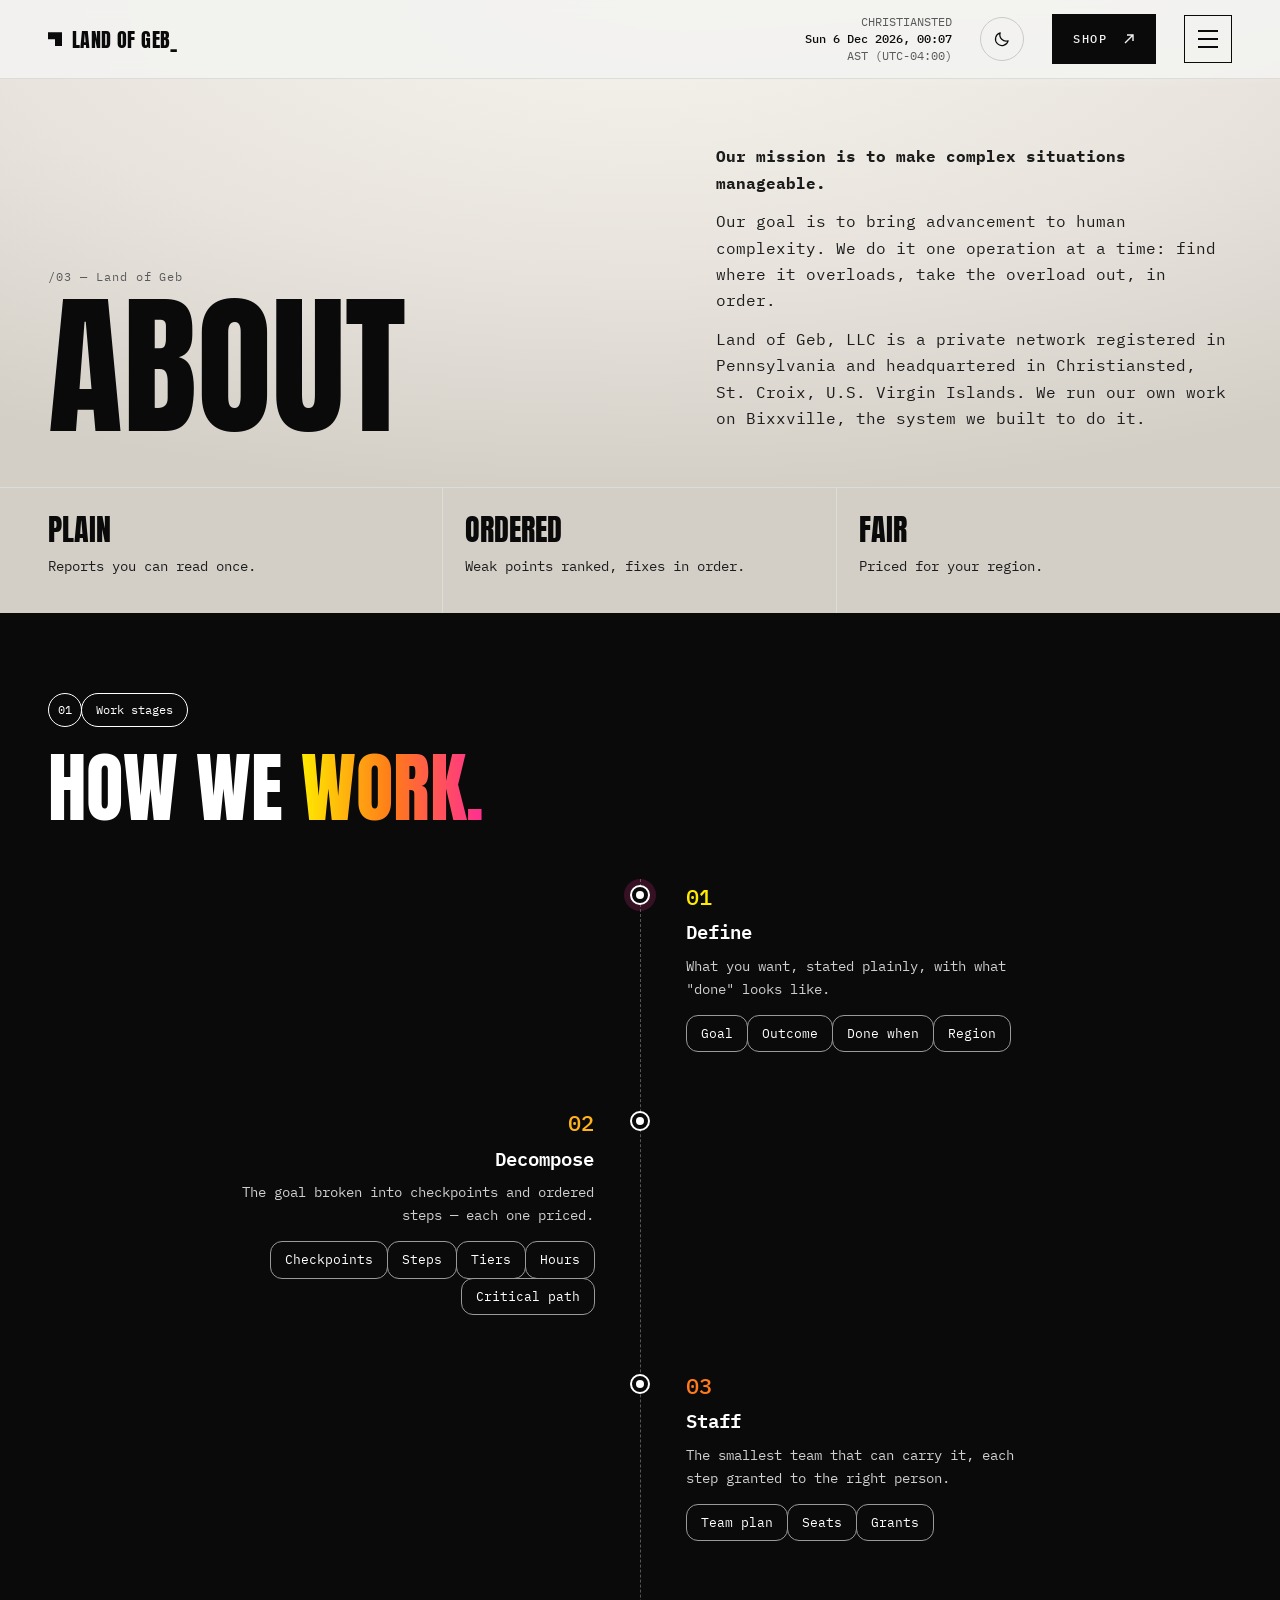
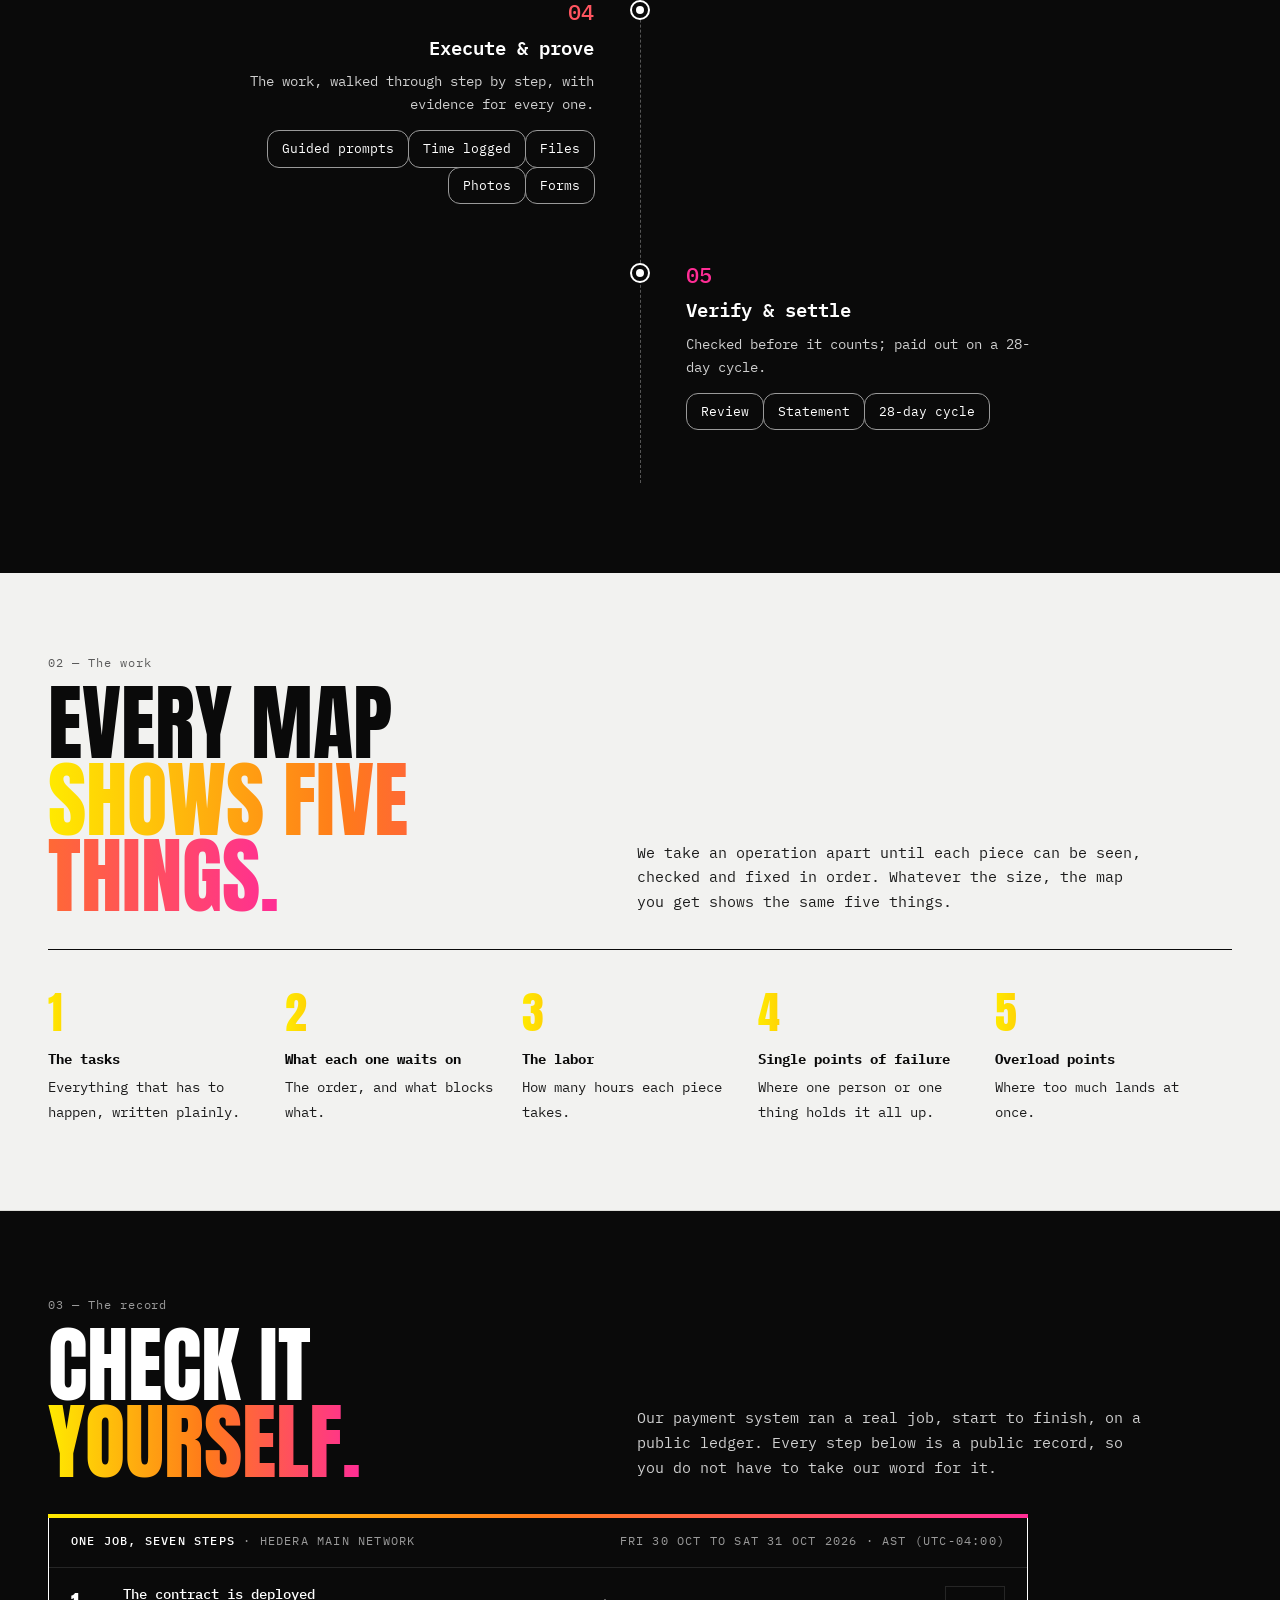
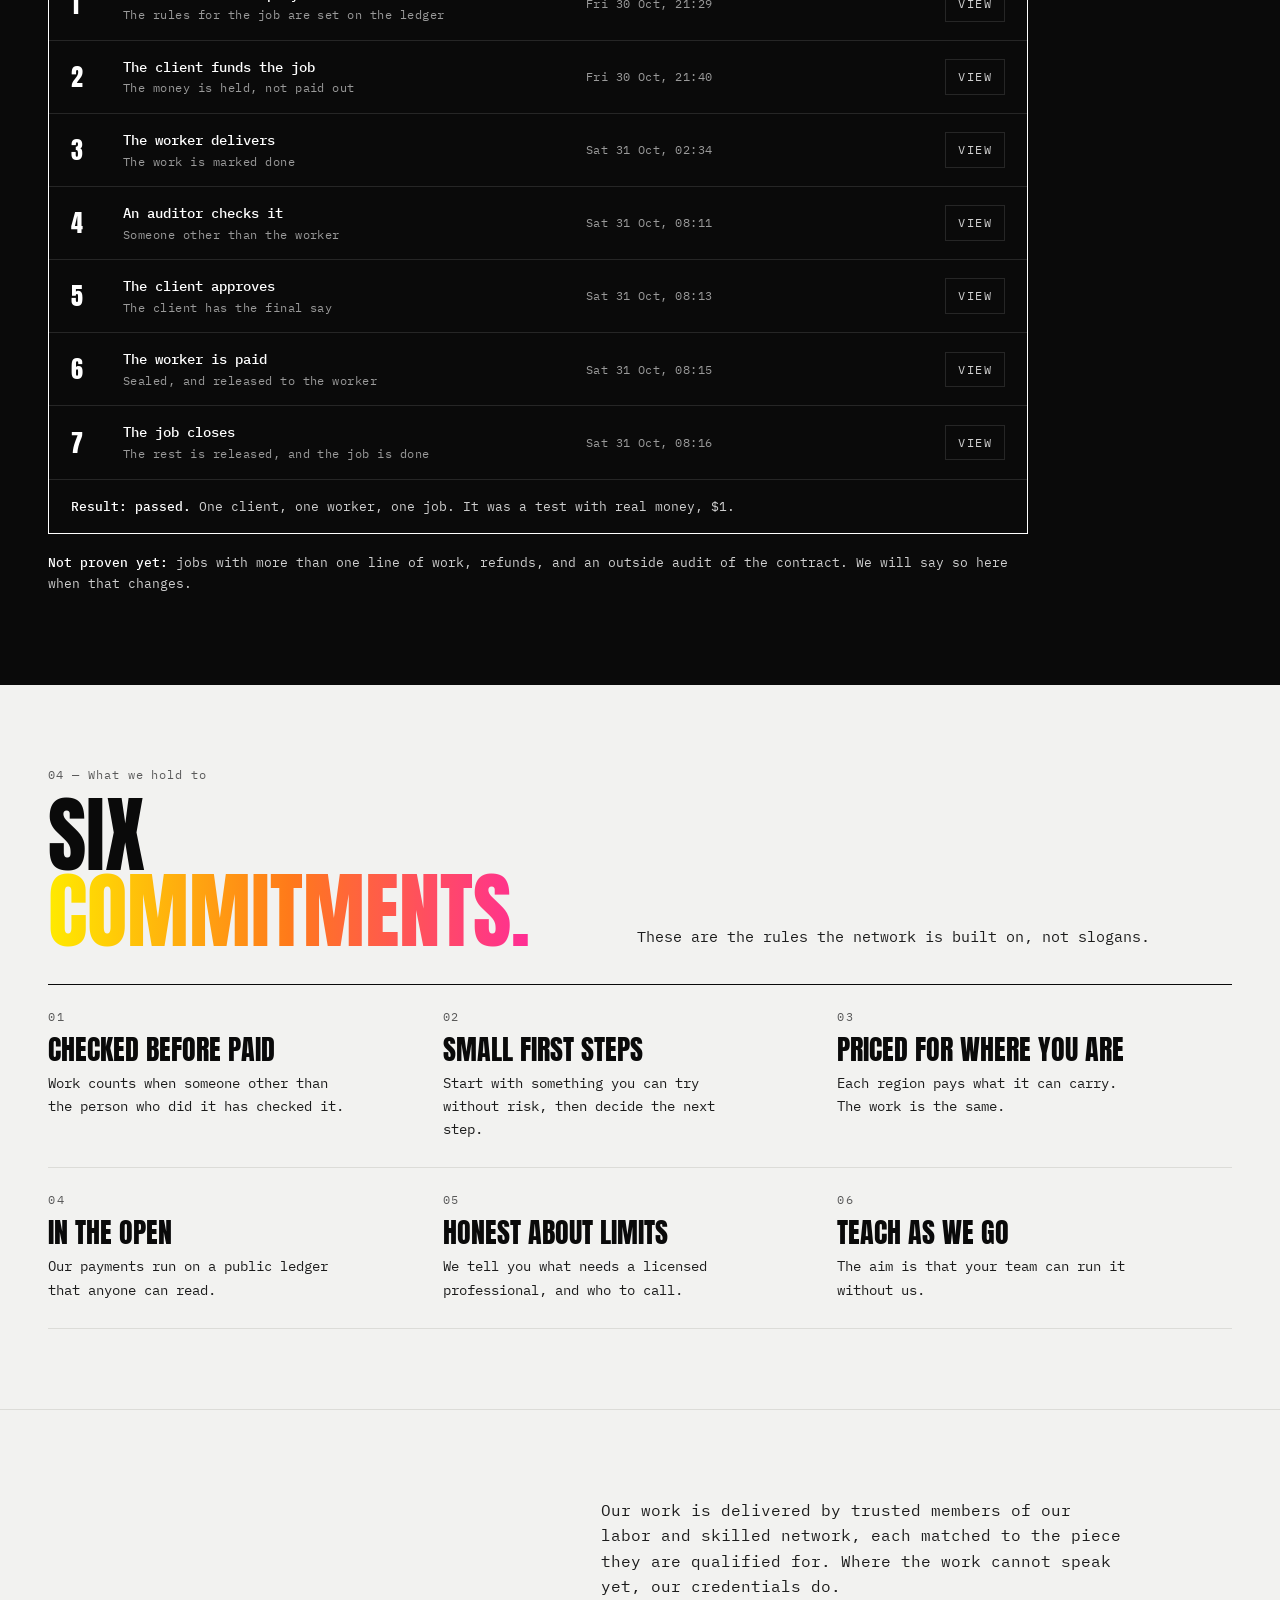
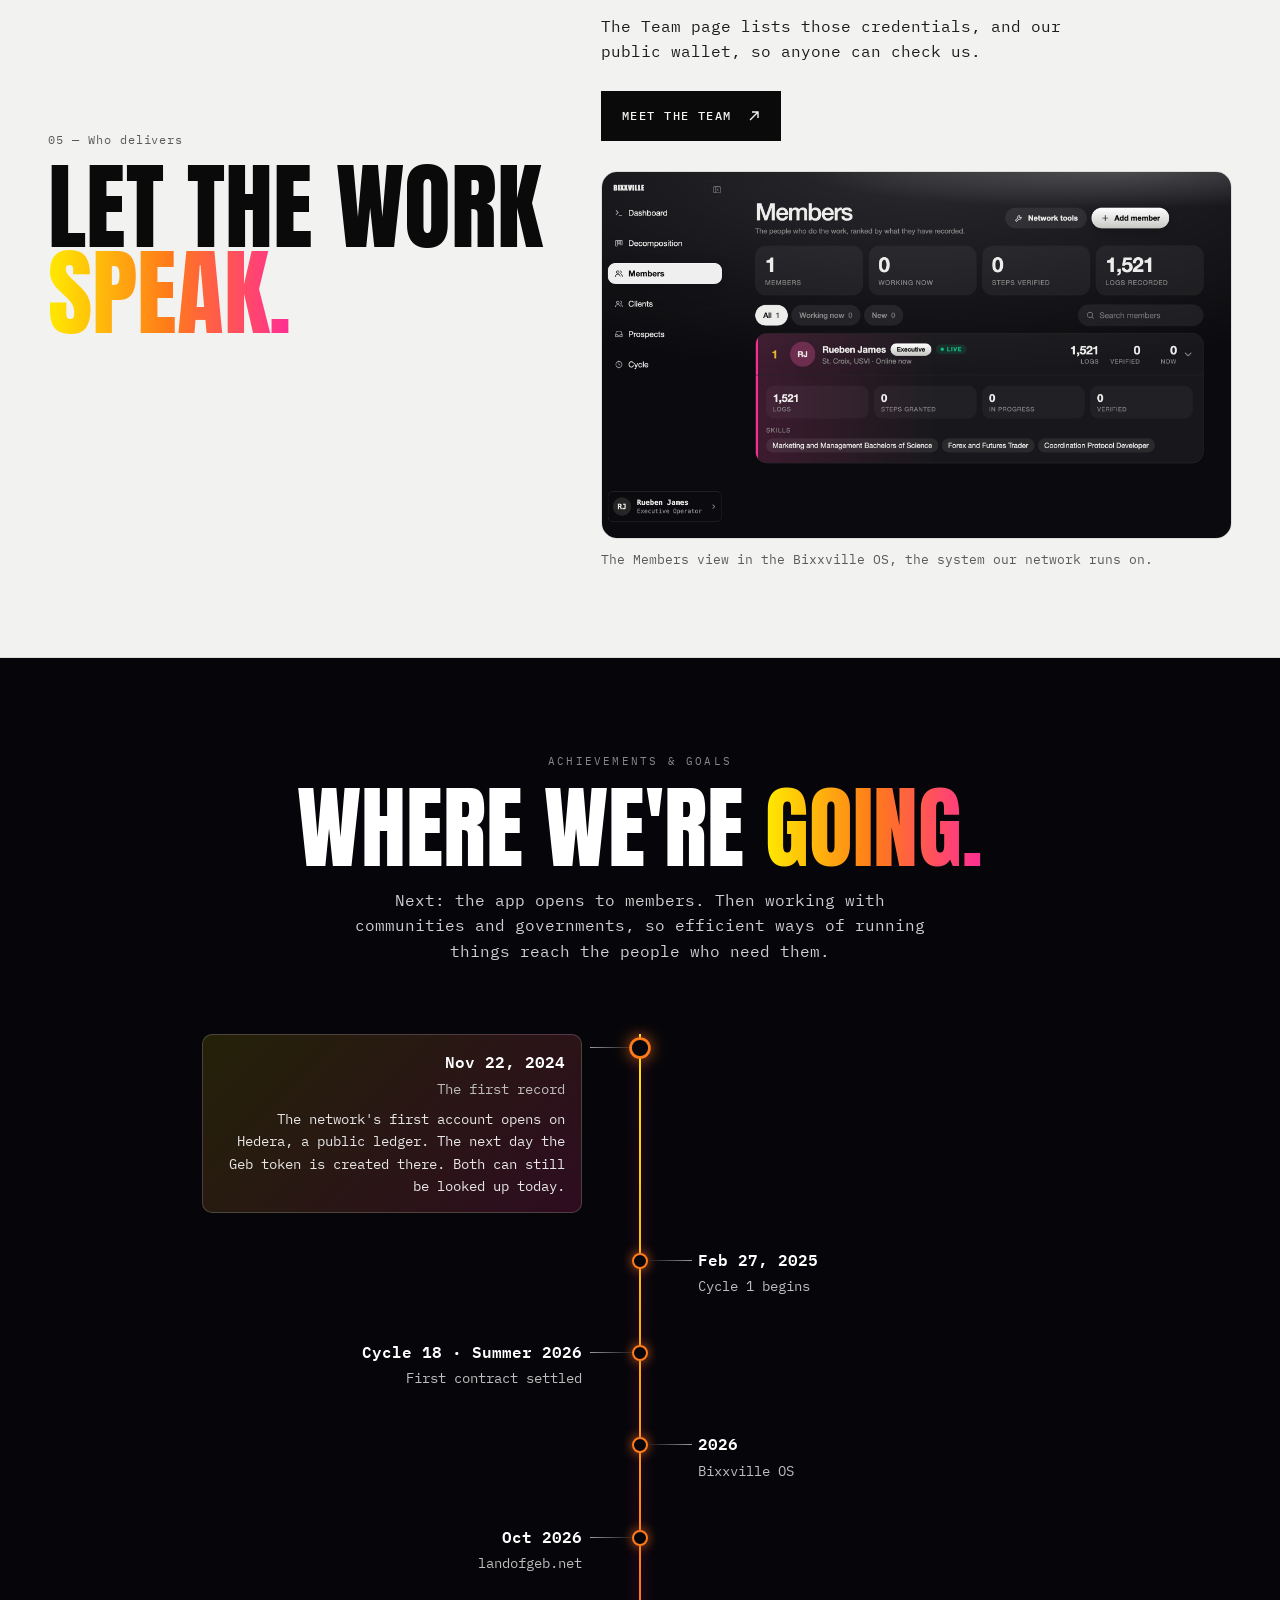
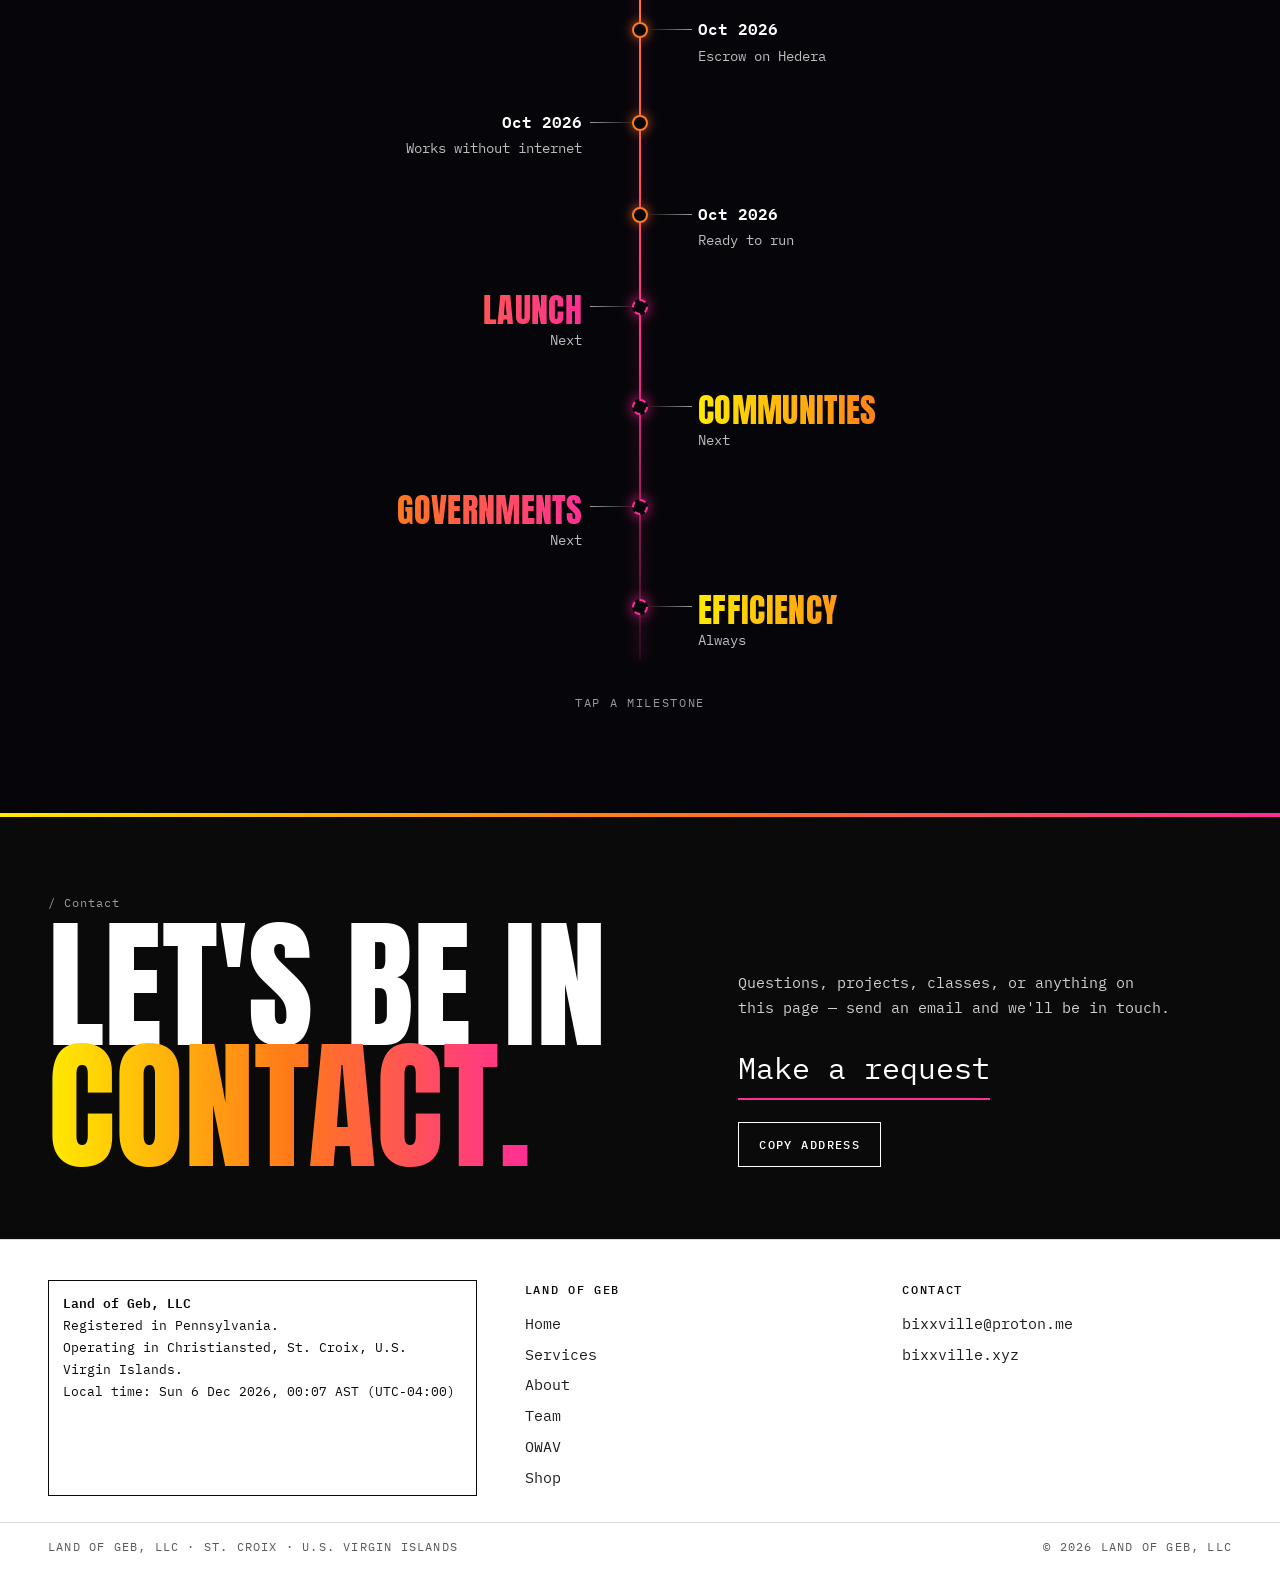
==== commit ba615c90: "OWAV page (university-style, established 2021, outdoors oriented); OWAV in the menu and footers Co-A" ====
--- a/about.html
+++ b/about.html
@@ -403,6 +403,7 @@
     <a href="services.html">Services</a>
     <a href="about.html">About</a>
     <a href="team.html">Team</a>
+    <a href="owav.html">OWAV</a>
     <a href="https://bixxville.myshopify.com" target="_blank" rel="noopener">Shop</a>
   </div>
   <div class="f-col">
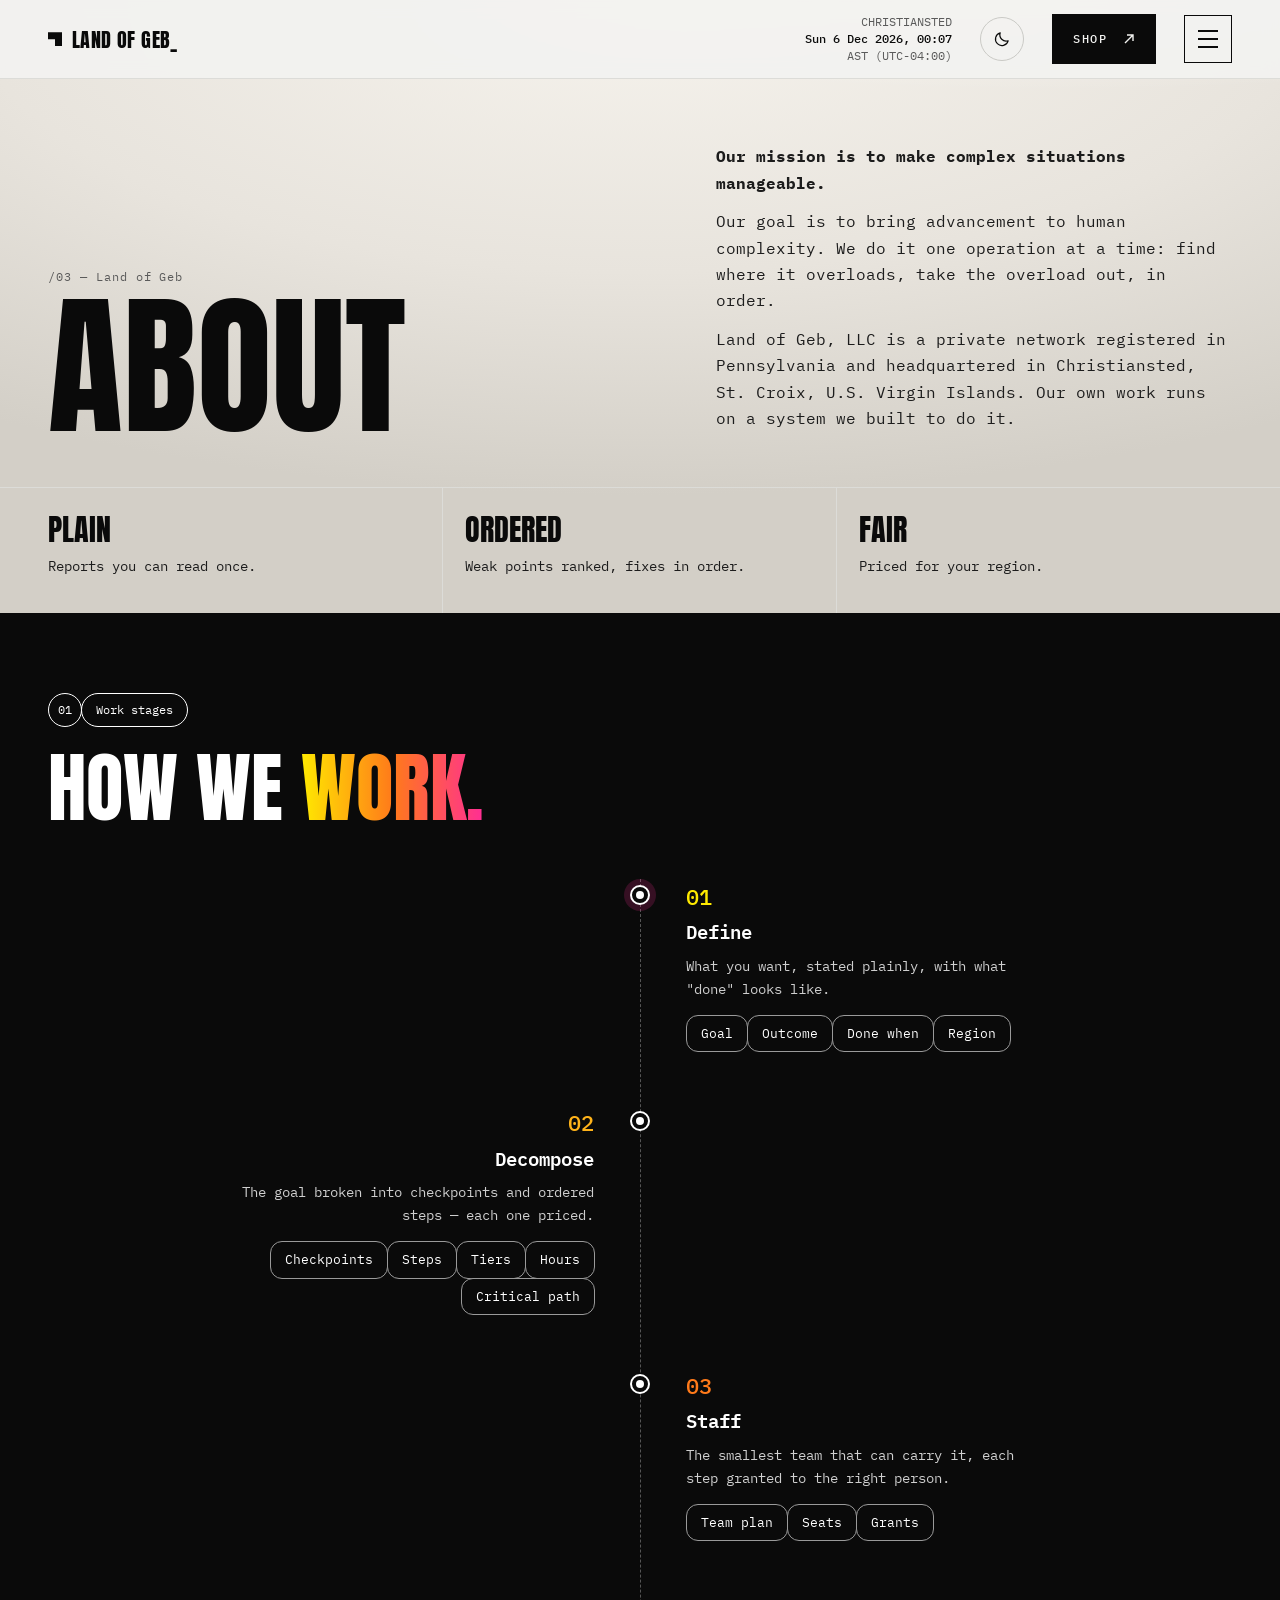
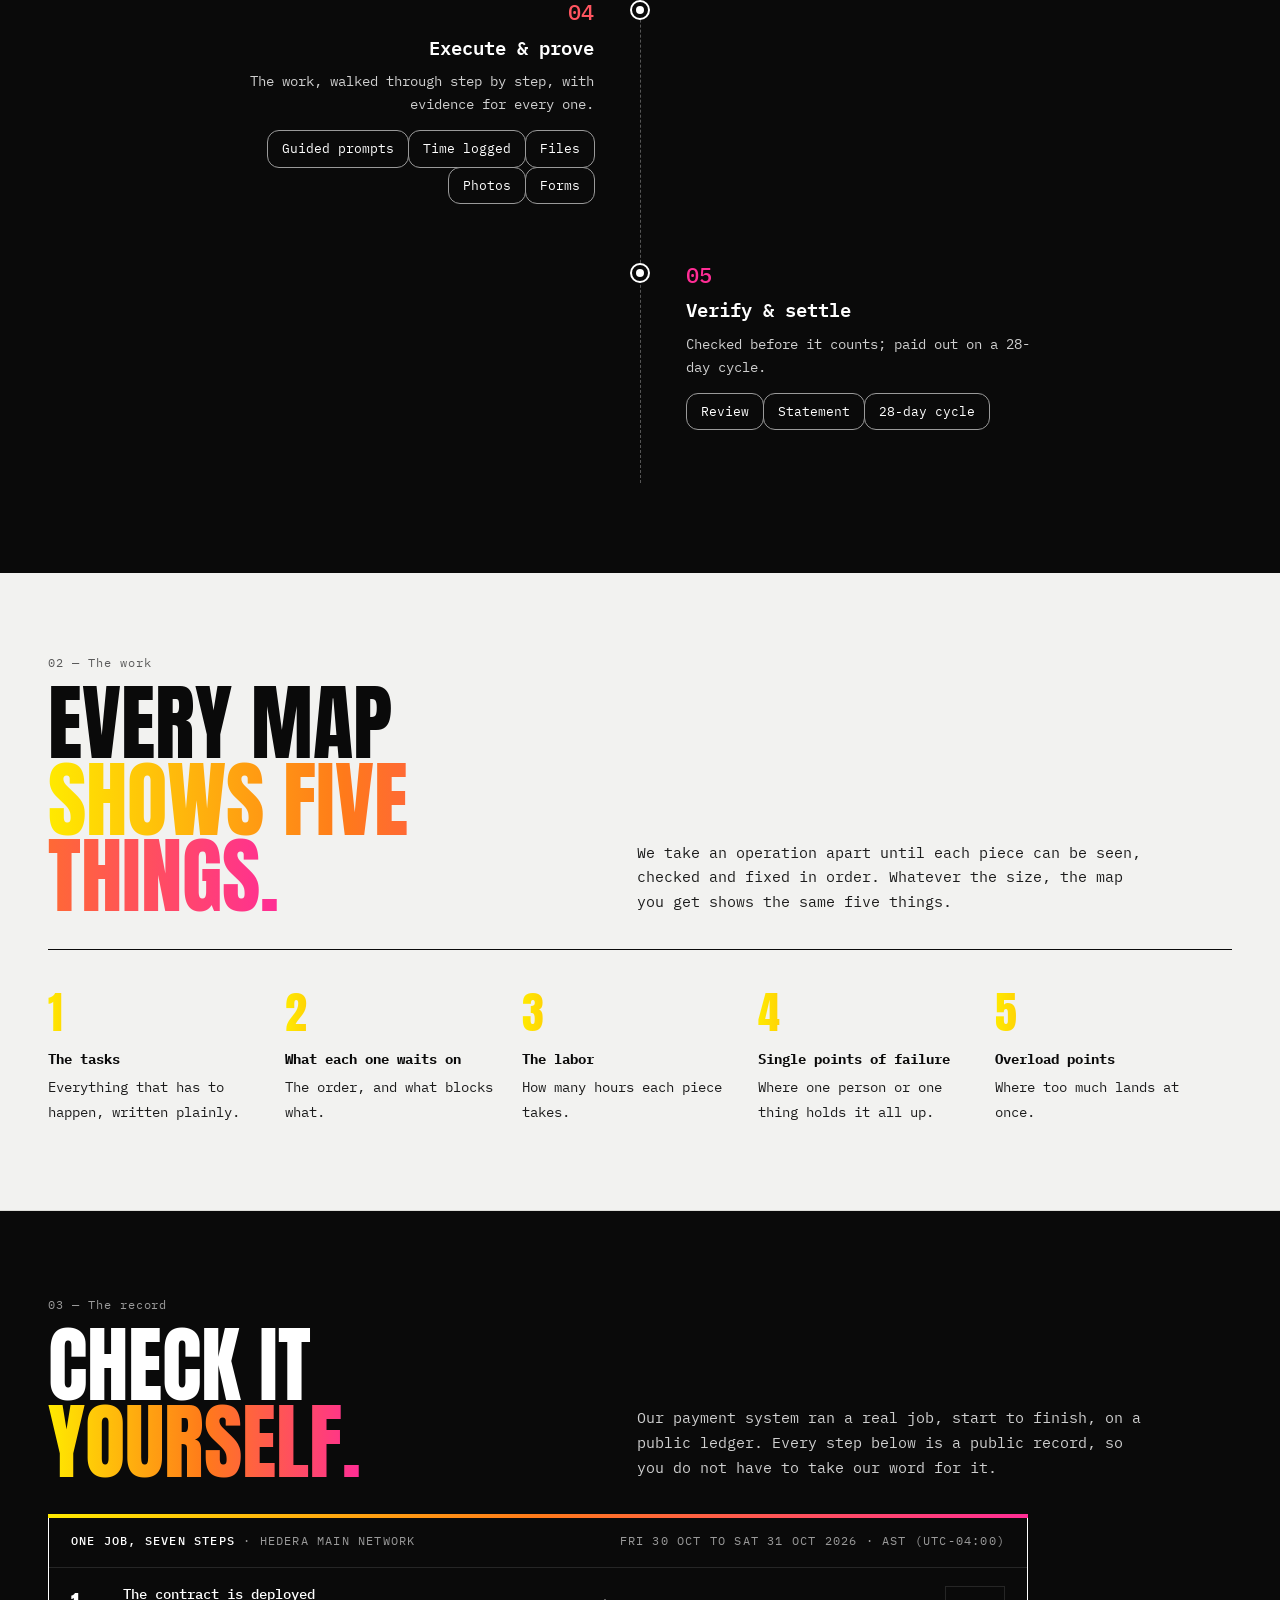
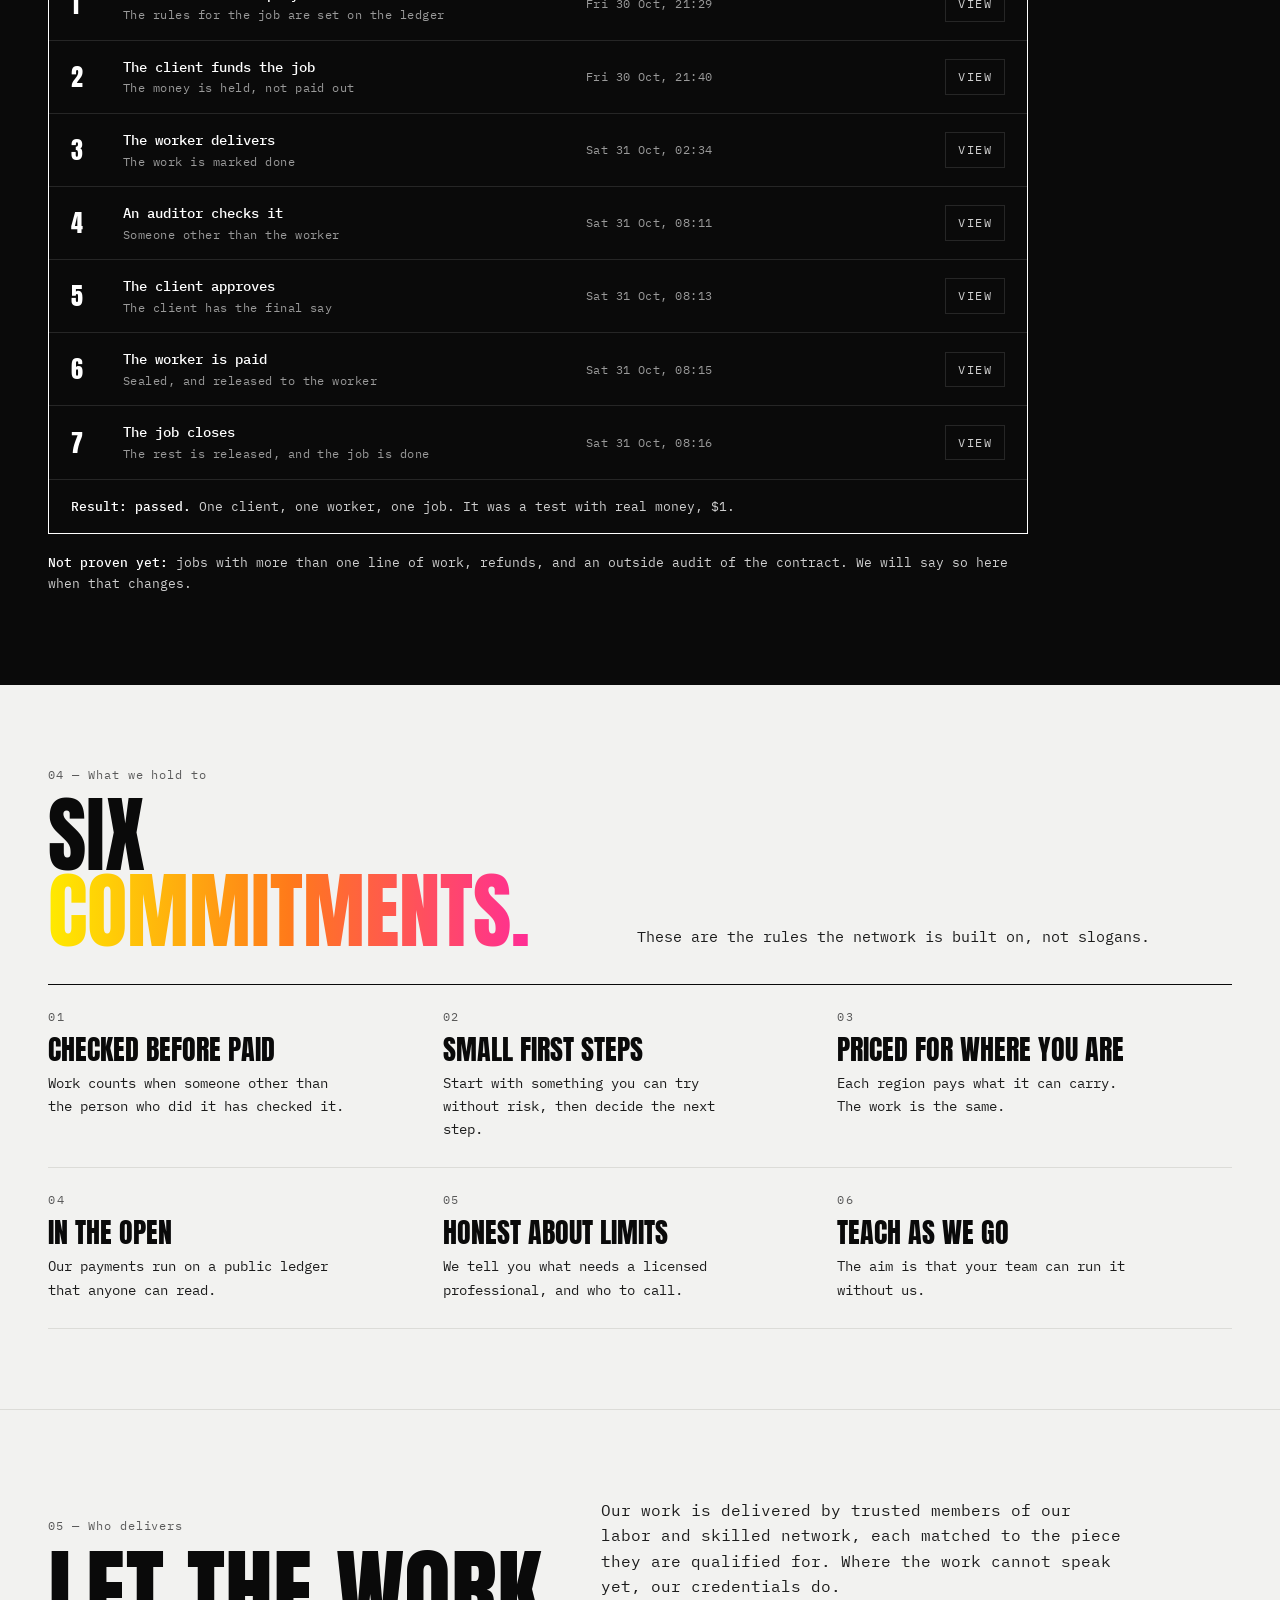
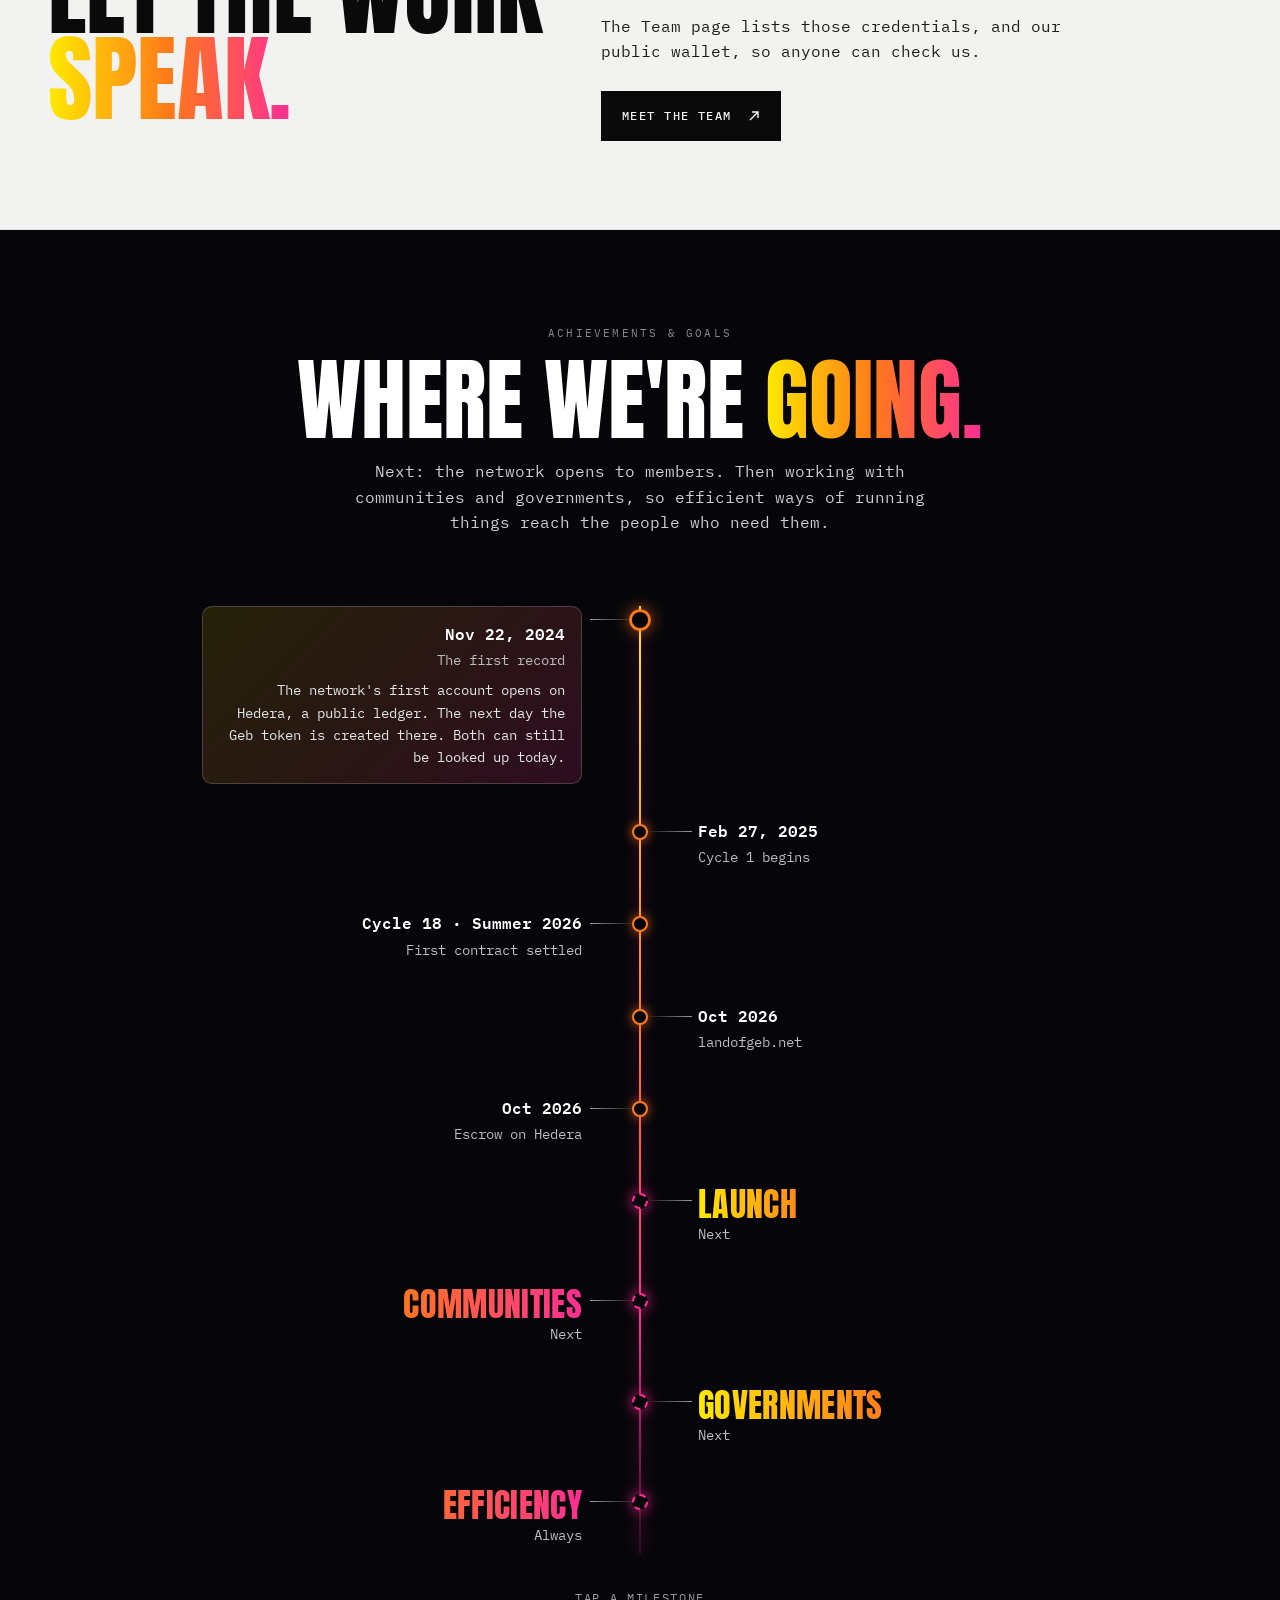
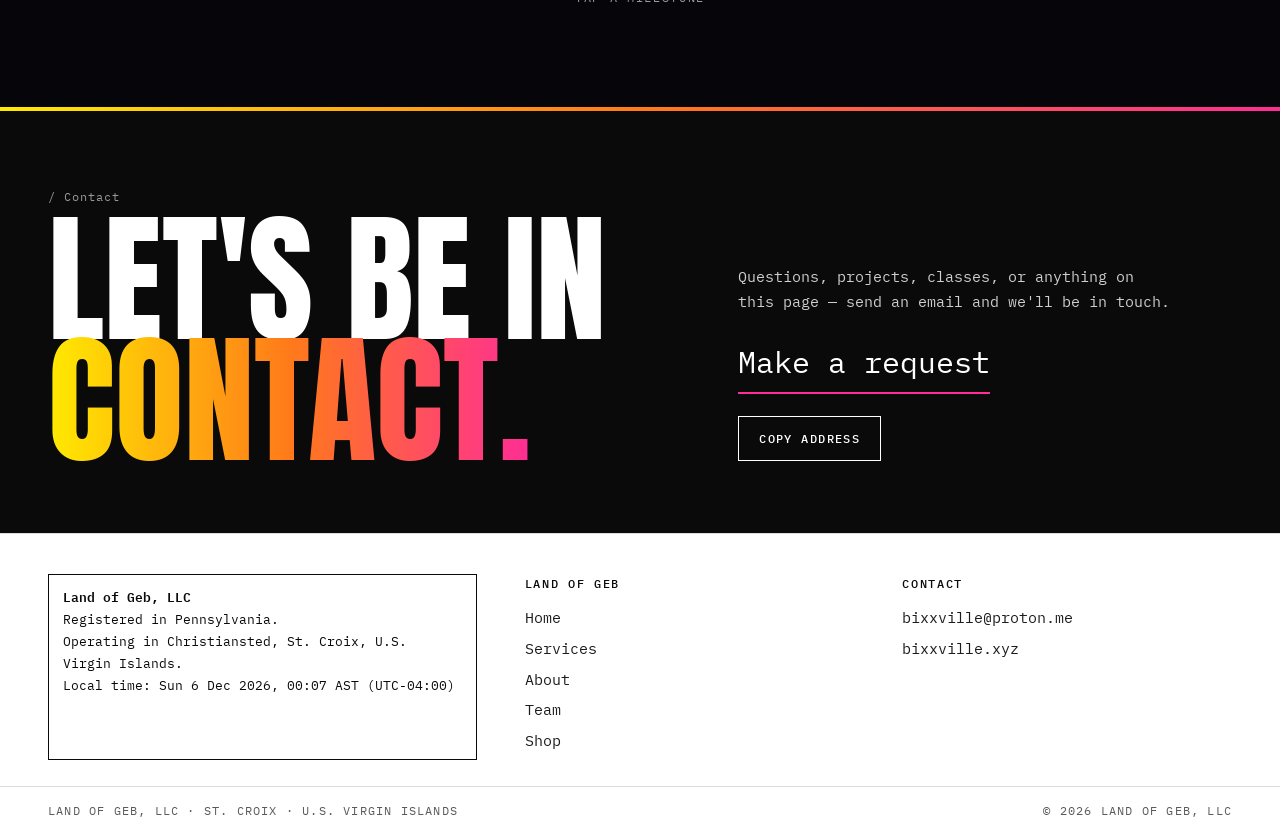
==== commit 3050fdc9: "Land of Geb: one job in seven parts; Bixxville OS moves backstage; OWAV leaves this site Home gets a" ====
--- a/about.html
+++ b/about.html
@@ -214,7 +214,7 @@
   <a class="mark" href="index.html" aria-label="Land of Geb — home"><span class="mark-glyph"></span>LAND OF GEB_</a>
   <nav class="nav"></nav>
   <div class="clock">CHRISTIANSTED<br><b id="clock">—</b><br>AST (UTC-04:00)</div>
-  <a class="btn solid shop-link" href="https://bixxville.myshopify.com" target="_blank" rel="noopener">Shop <svg class="arrow" viewBox="0 0 12 12" fill="none" stroke="currentColor" stroke-width="1.4"><path d="M2 10 10 2M4 2h6v6"/></svg></a>
+  <a class="btn solid shop-link" href="shop.html">Shop <svg class="arrow" viewBox="0 0 12 12" fill="none" stroke="currentColor" stroke-width="1.4"><path d="M2 10 10 2M4 2h6v6"/></svg></a>
 </header>
 
 <main>
@@ -226,7 +226,7 @@
     <div class="rv">
       <p><strong>Our mission is to make complex situations manageable.</strong></p>
       <p>Our goal is to bring advancement to human complexity. We do it one operation at a time: find where it overloads, take the overload out, in order.</p>
-      <p>Land of Geb, LLC is a private network registered in Pennsylvania and headquartered in Christiansted, St. Croix, U.S. Virgin Islands. We run our own work on Bixxville, the system we built to do it.</p>
+      <p>Land of Geb, LLC is a private network registered in Pennsylvania and headquartered in Christiansted, St. Croix, U.S. Virgin Islands. Our own work runs on a system we built to do it.</p>
     </div>
   </section>
 
@@ -321,7 +321,6 @@
       <p>Our work is delivered by trusted members of our labor and skilled network, each matched to the piece they are qualified for. Where the work cannot speak yet, our credentials do.</p>
       <p>The Team page lists those credentials, and our public wallet, so anyone can check us.</p>
       <a class="btn solid" href="team.html">Meet the team <svg class="arrow" viewBox="0 0 12 12" fill="none" stroke="currentColor" stroke-width="1.4"><path d="M2 10 10 2M4 2h6v6"/></svg></a>
-      <figure class="app-shot"><img src="img/os-members.jpg" width="1100" height="640" alt="The Members view in the Bixxville OS" loading="lazy"><figcaption>The Members view in the Bixxville OS, the system our network runs on.</figcaption></figure>
     </div>
   </section>
 
@@ -331,7 +330,7 @@
     <div class="rm-head rv">
       <small>Achievements &amp; goals</small>
       <h2>Where we're <span class="neon-text">going.</span></h2>
-      <p>Next: the app opens to members. Then working with communities and governments, so efficient ways of running things reach the people who need them.</p>
+      <p>Next: the network opens to members. Then working with communities and governments, so efficient ways of running things reach the people who need them.</p>
     </div>
     <div class="rm" id="rm">
       <div class="ms"><i class="ms-node"></i><div class="ms-card" tabindex="0"><div class="ms-box">
@@ -344,23 +343,14 @@
         <div class="ms-when">Cycle 18 · Summer 2026</div><div class="ms-what">First contract settled</div>
         <div class="ms-more">The first contract worked, verified and settled through the network, from start to statement.</div></div></div></div>
       <div class="ms"><i class="ms-node"></i><div class="ms-card" tabindex="0"><div class="ms-box">
-        <div class="ms-when">2026</div><div class="ms-what">Bixxville OS</div>
-        <div class="ms-more">The operating system the network runs on: decomposed contracts, guided work, verified proof and member IDs.</div></div></div></div>
-      <div class="ms"><i class="ms-node"></i><div class="ms-card" tabindex="0"><div class="ms-box">
         <div class="ms-when">Oct 2026</div><div class="ms-what">landofgeb.net</div>
-        <div class="ms-more">This site goes live — services, the sliding scale, the shop, and a door into Bixxville.</div></div></div></div>
+        <div class="ms-more">This site goes live: the services, the sliding scale and the shop.</div></div></div></div>
       <div class="ms"><i class="ms-node"></i><div class="ms-card" tabindex="0"><div class="ms-box">
         <div class="ms-when">Oct 2026</div><div class="ms-what">Escrow on Hedera</div>
         <div class="ms-more">Payment by smart contract. Tested end to end on Hedera's test network, then with a $1 test job on its main network on Oct 31, 2026: the client funded the job, the work was checked and approved, and the worker was paid.</div></div></div></div>
-      <div class="ms"><i class="ms-node"></i><div class="ms-card" tabindex="0"><div class="ms-box">
-        <div class="ms-when">Oct 2026</div><div class="ms-what">Works without internet</div>
-        <div class="ms-more">The OS keeps working offline and catches up when the connection returns. Signed records can travel by QR code, phone to phone, or radio when the network is down.</div></div></div></div>
-      <div class="ms"><i class="ms-node"></i><div class="ms-card" tabindex="0"><div class="ms-box">
-        <div class="ms-when">Oct 2026</div><div class="ms-what">Ready to run</div>
-        <div class="ms-more">A clean system: every hour of the build recorded, and the network reset for its first members.</div></div></div></div>
       <div class="ms future"><i class="ms-node"></i><div class="ms-card" tabindex="0"><div class="ms-box">
         <div class="ms-when">Launch</div><div class="ms-what">Next</div>
-        <div class="ms-more">The app opens to members, with payments on Hedera's main network.</div></div></div></div>
+        <div class="ms-more">The network opens to members.</div></div></div></div>
       <div class="ms future"><i class="ms-node"></i><div class="ms-card" tabindex="0"><div class="ms-box">
         <div class="ms-when">Communities</div><div class="ms-what">Next</div>
         <div class="ms-more">Working alongside community groups, so the practices that make a local operation manageable are shared, not kept.</div></div></div></div>
@@ -403,8 +393,7 @@
     <a href="services.html">Services</a>
     <a href="about.html">About</a>
     <a href="team.html">Team</a>
-    <a href="owav.html">OWAV</a>
-    <a href="https://bixxville.myshopify.com" target="_blank" rel="noopener">Shop</a>
+    <a href="shop.html">Shop</a>
   </div>
   <div class="f-col">
     <h4>Contact</h4>
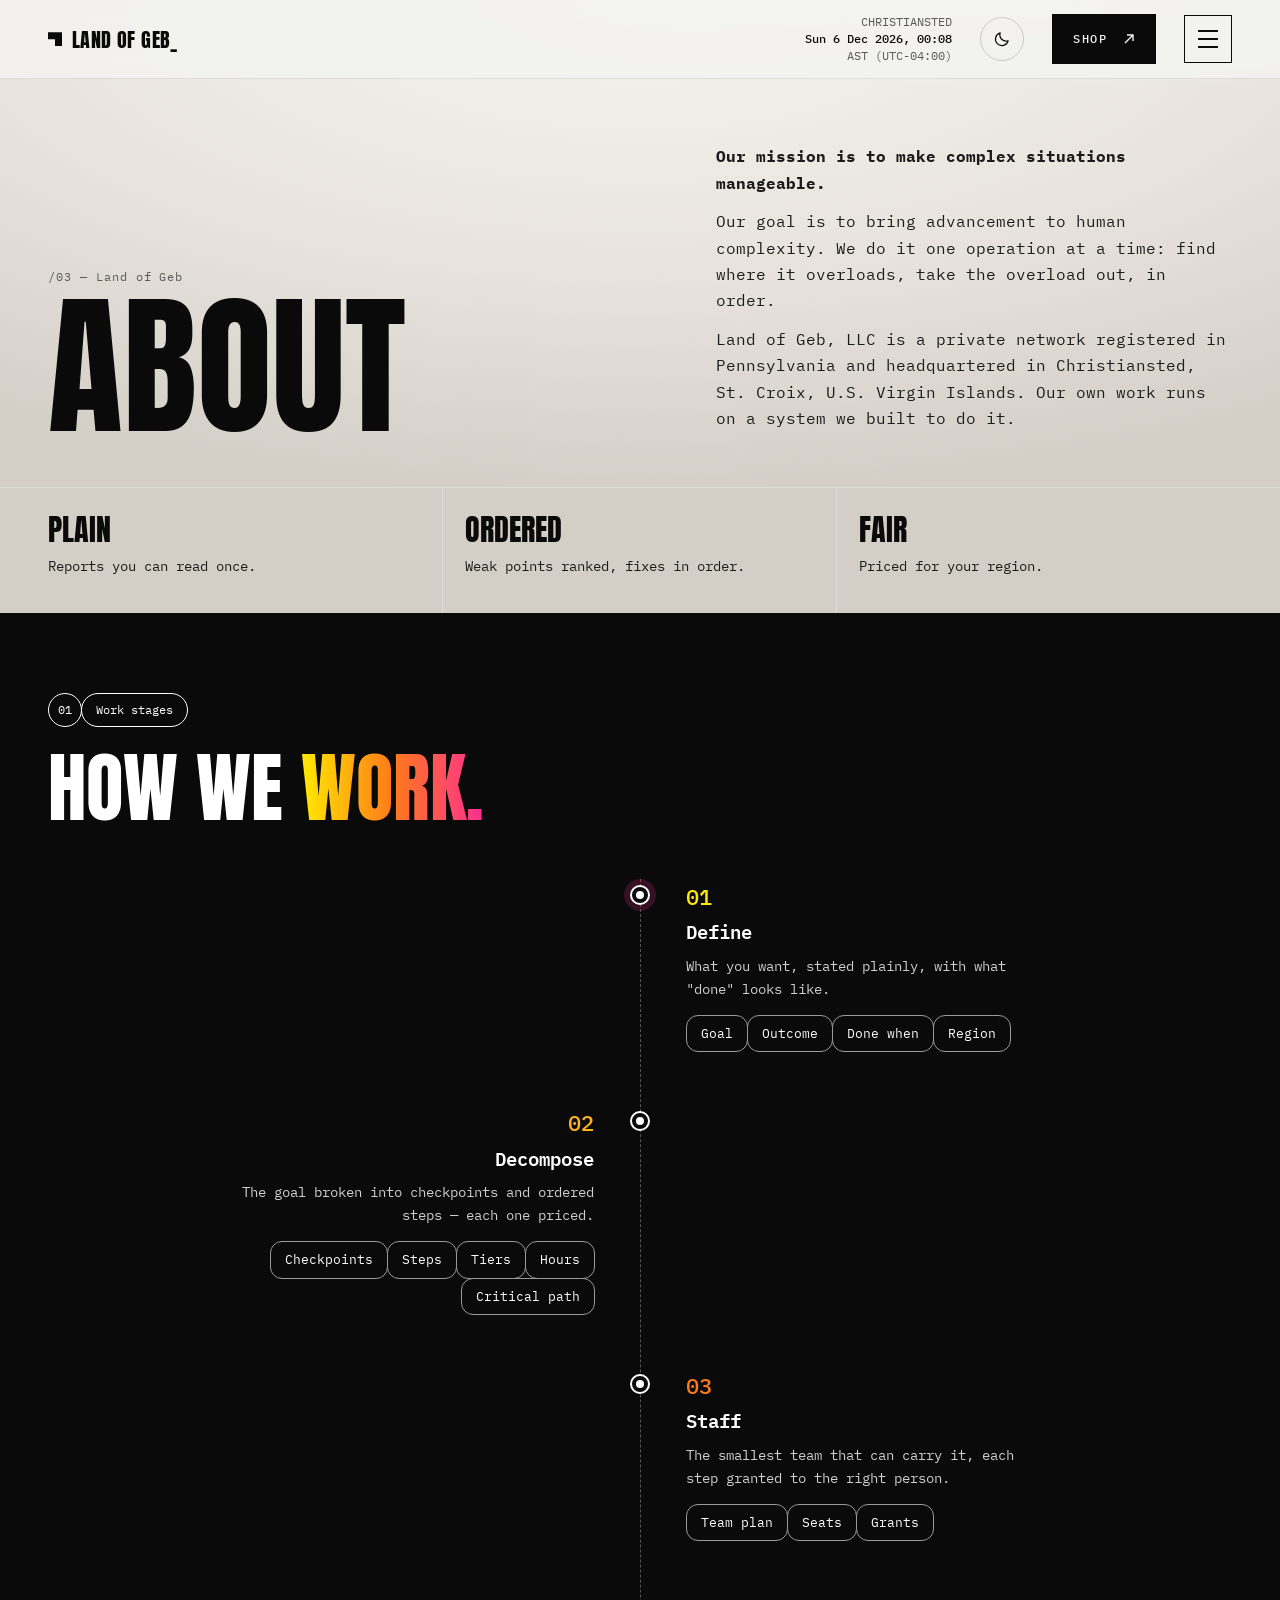
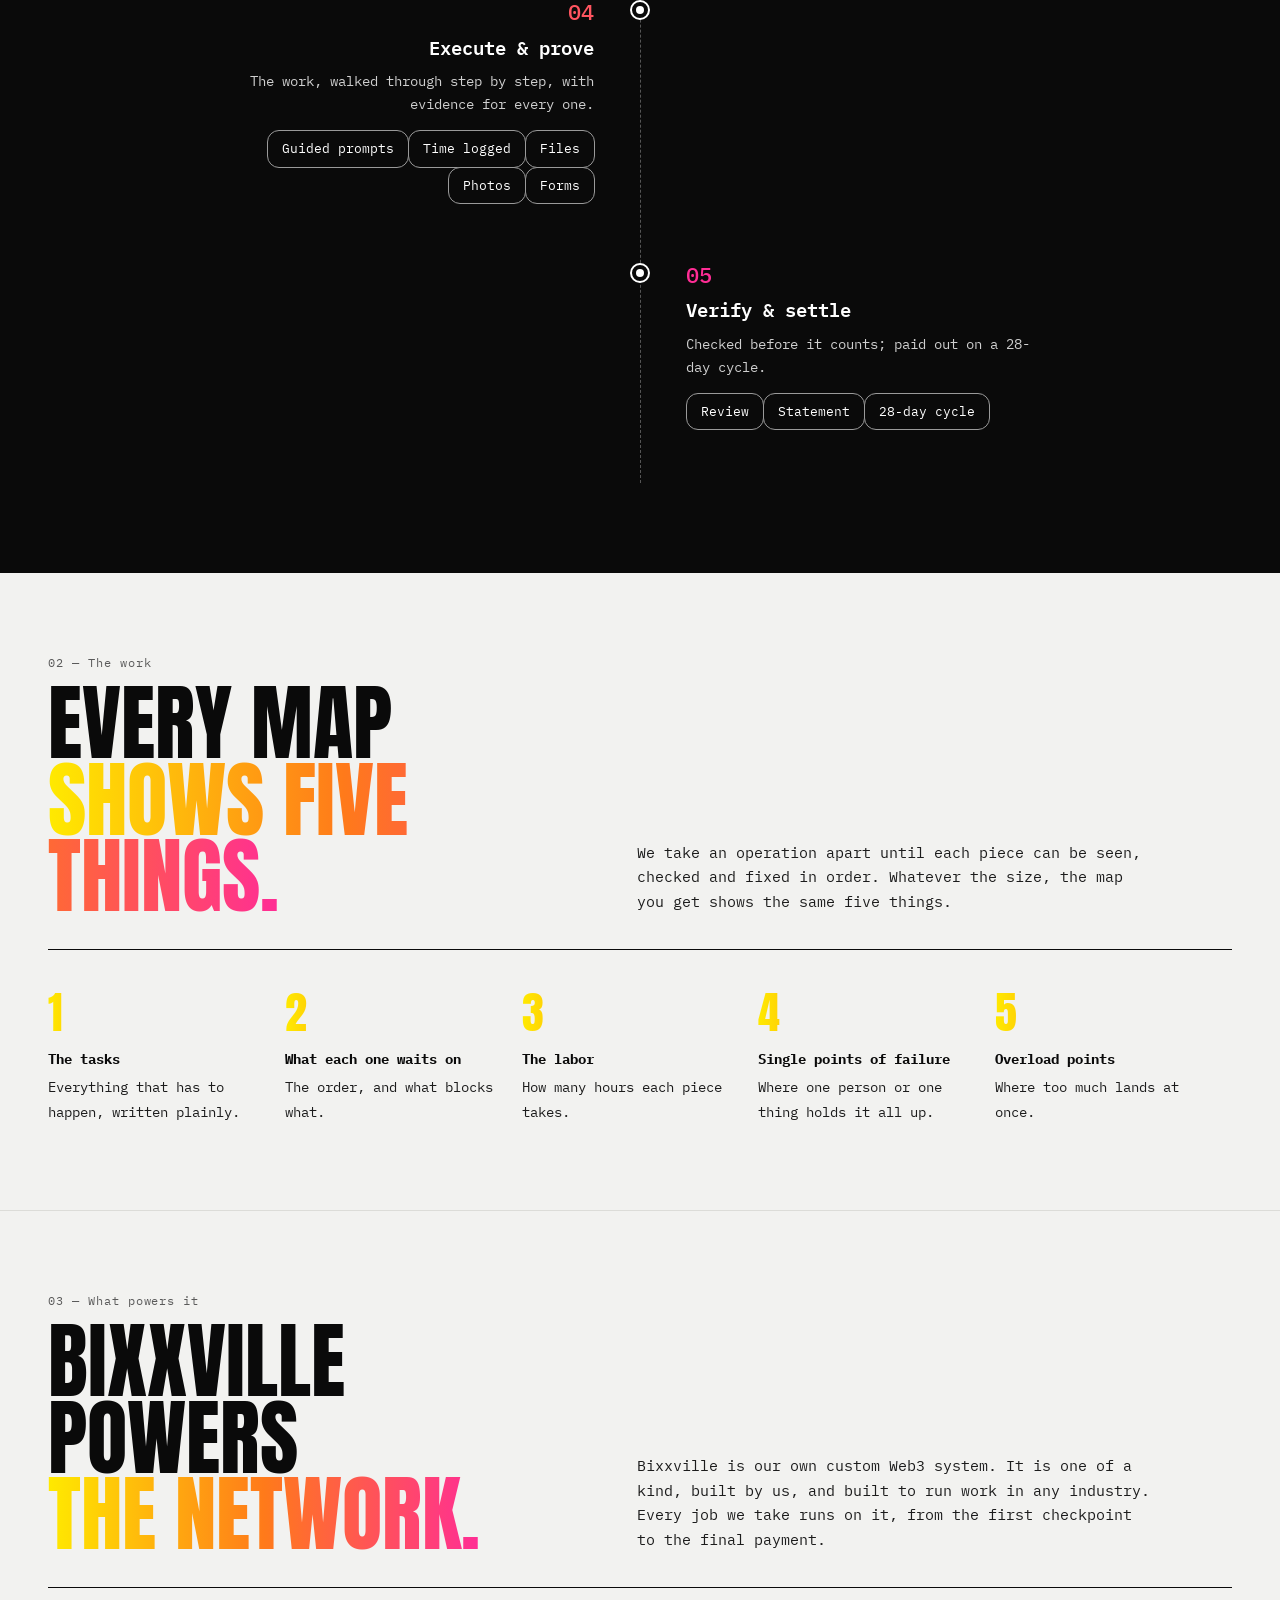
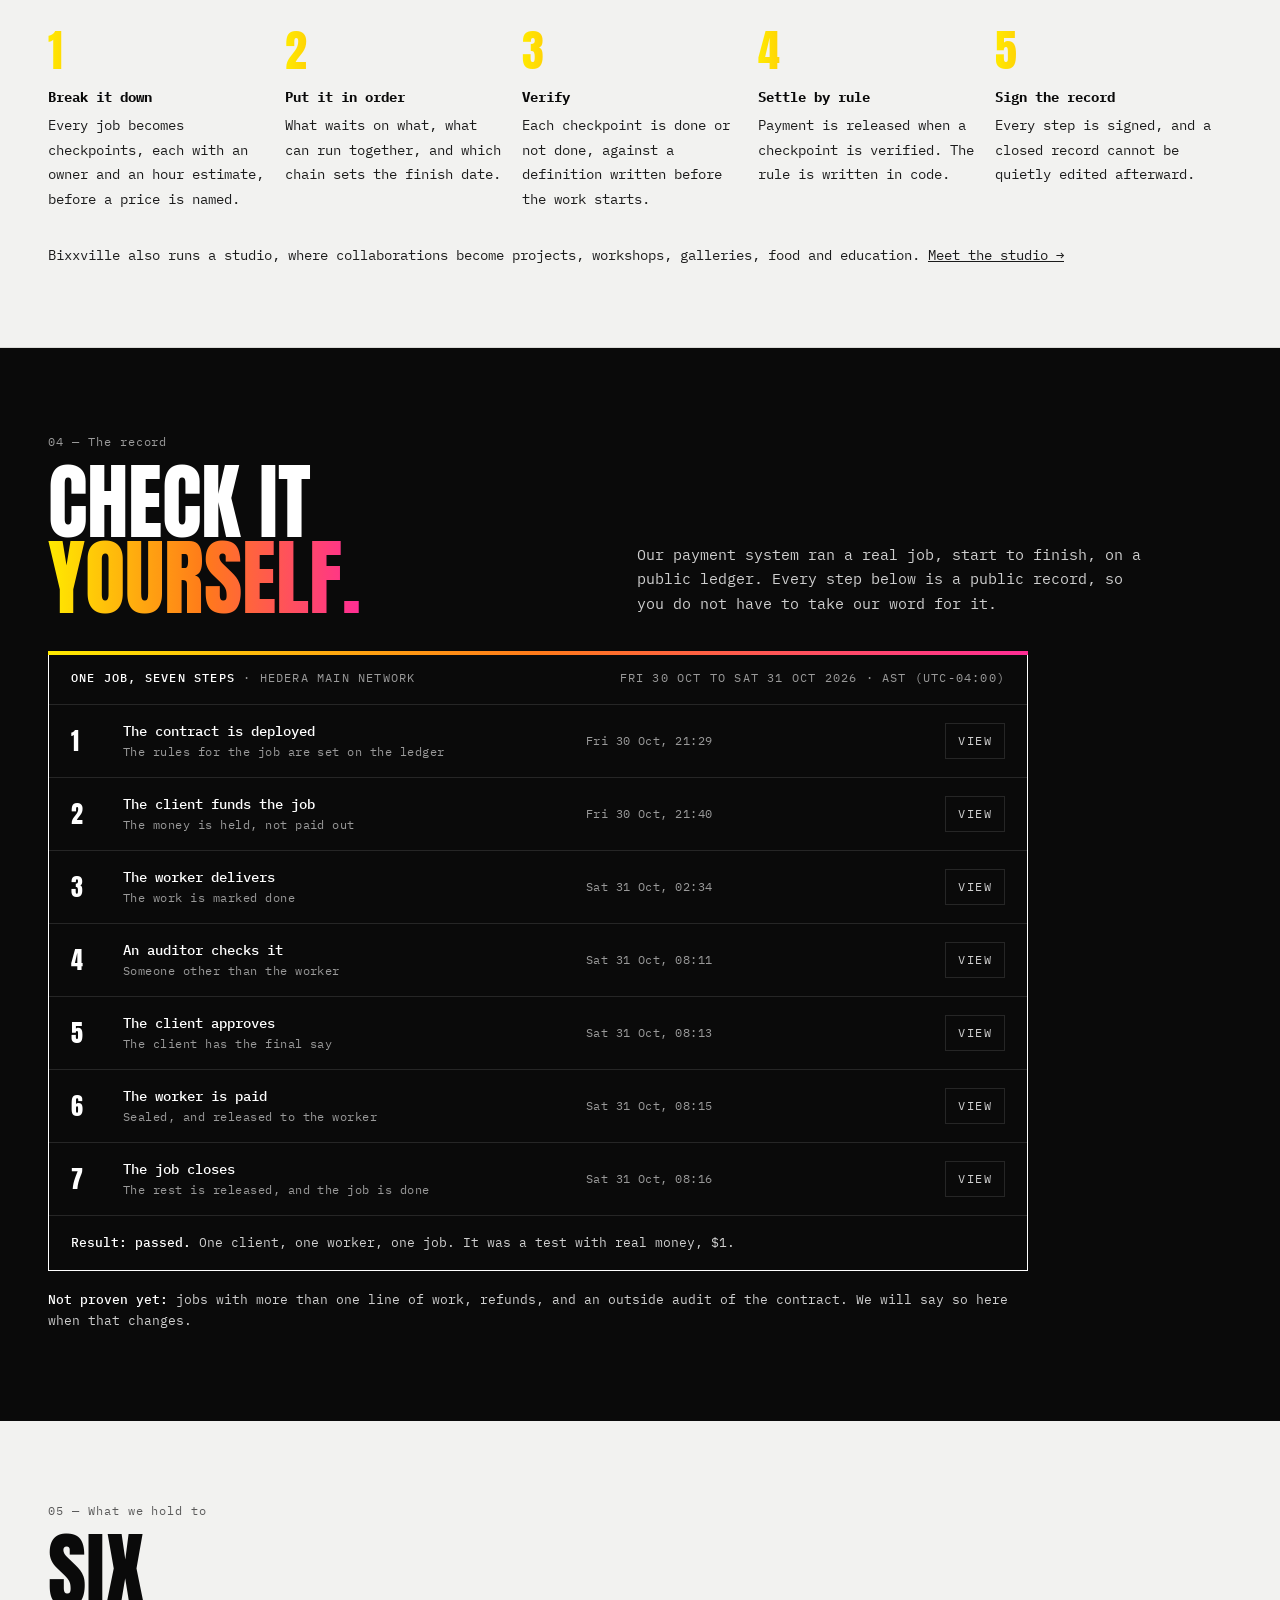
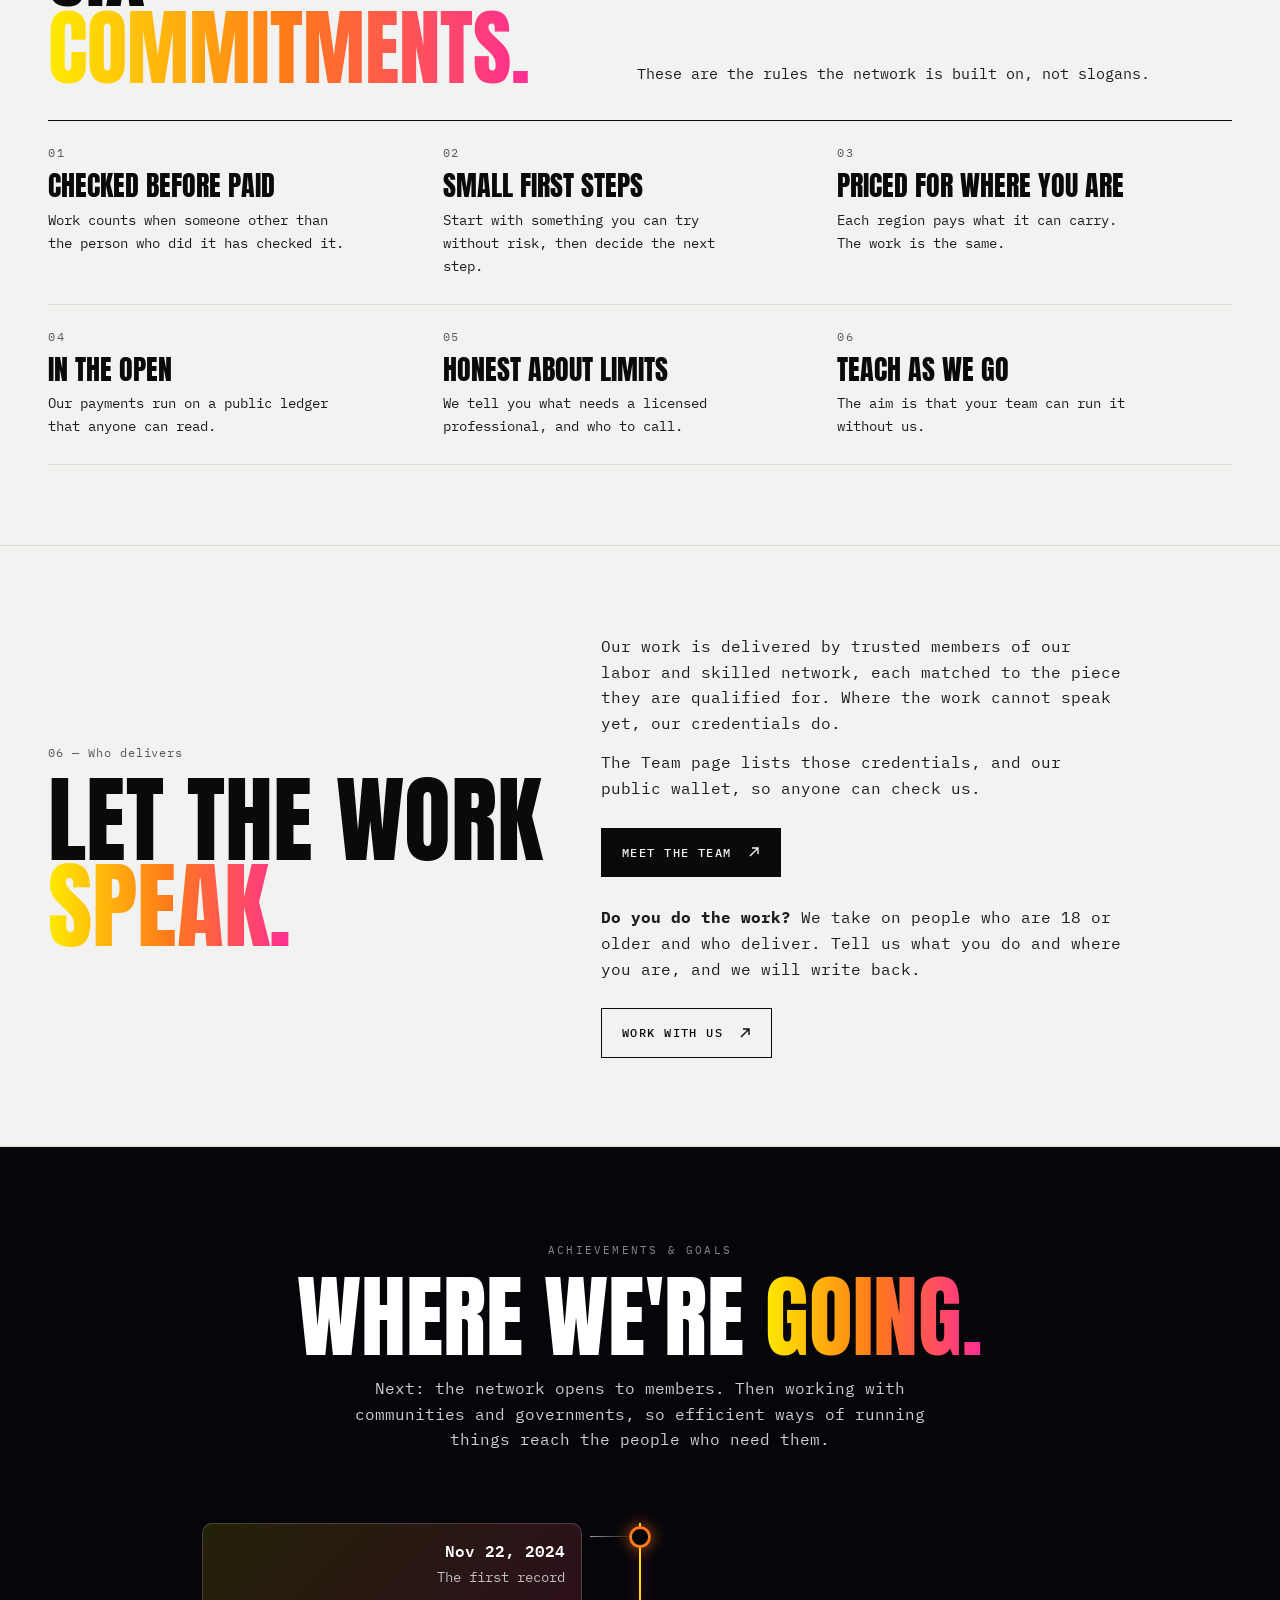
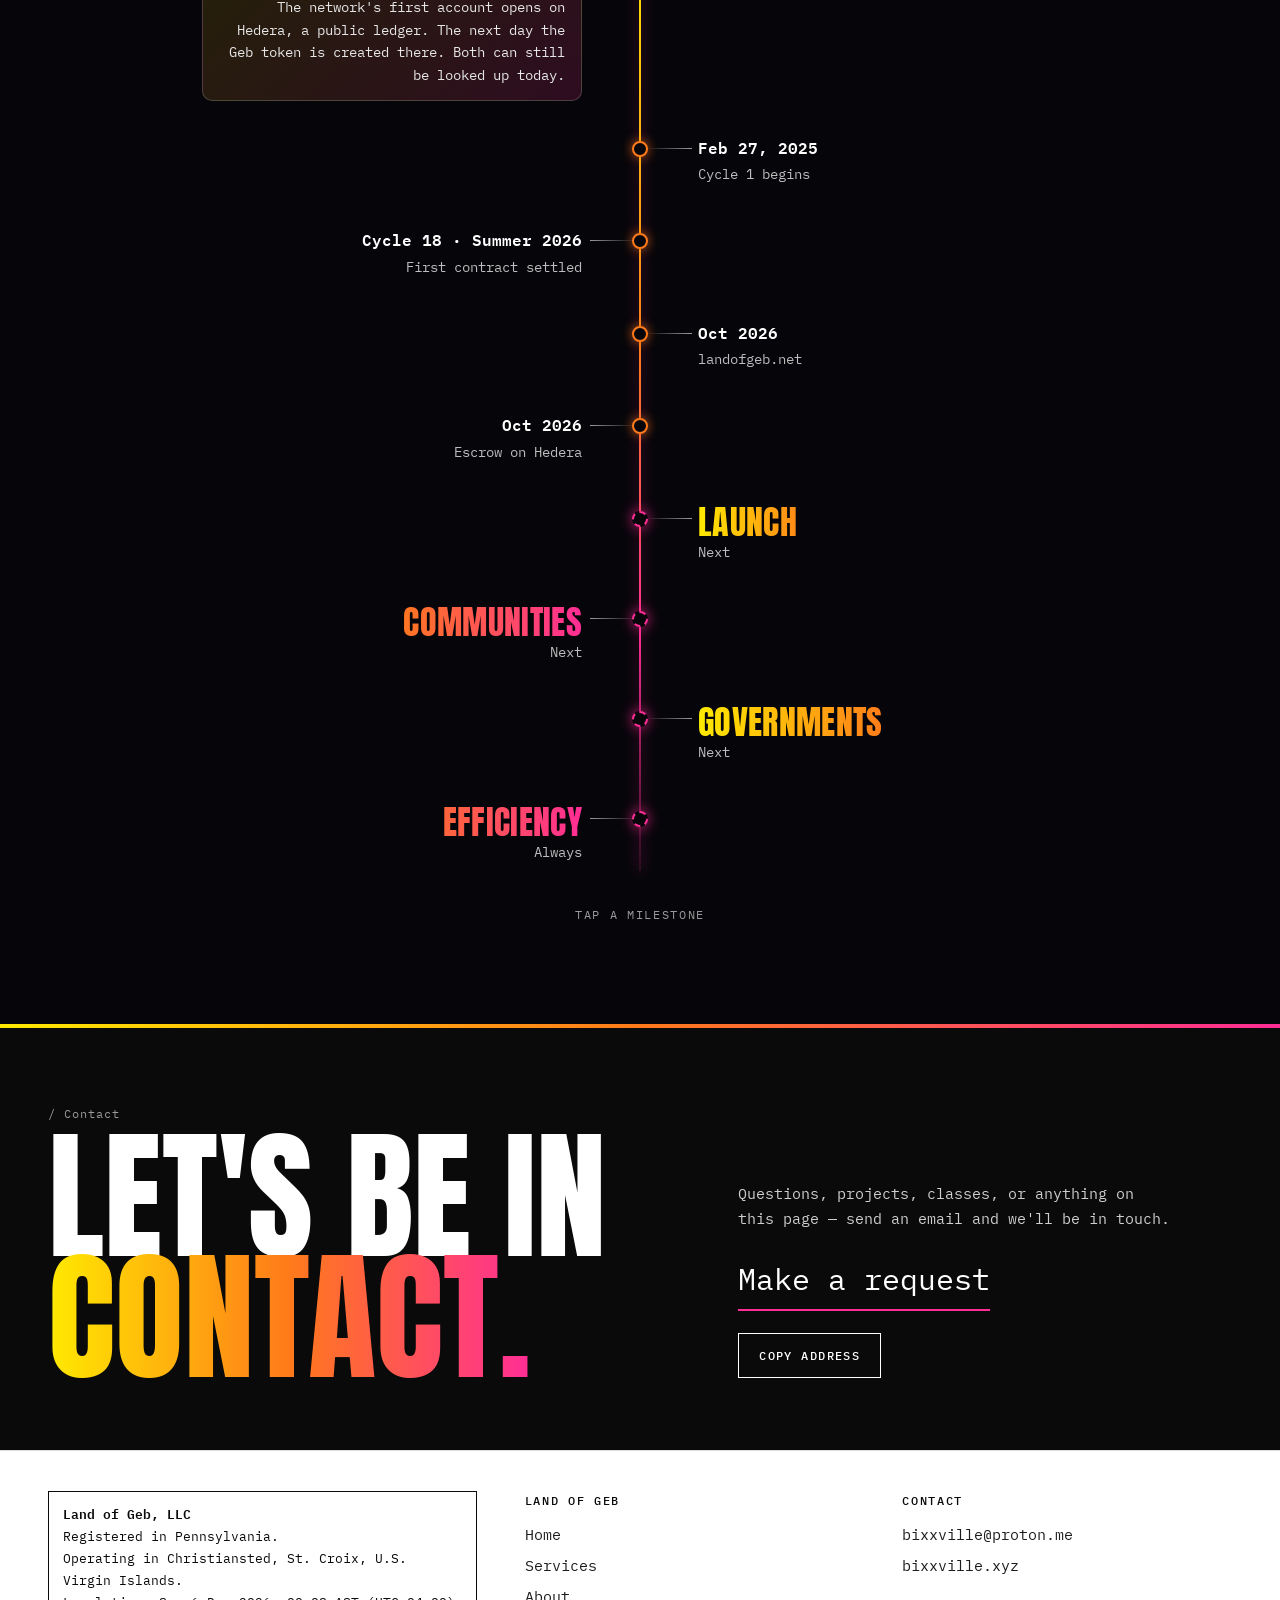
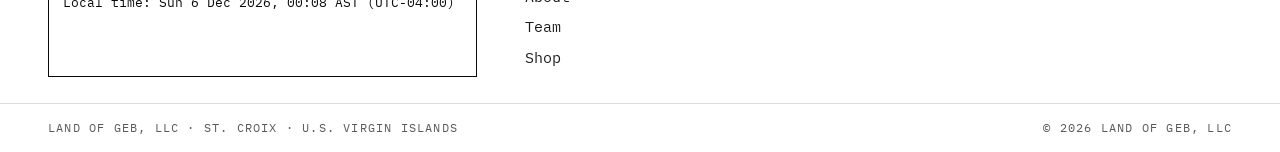
==== commit 2017157d: "Land of Geb: drop 'we are new' lines; add 'Bixxville powers the network' section; Work with us path " ====
--- a/about.html
+++ b/about.html
@@ -275,10 +275,26 @@
     </div>
   </section>
 
+  <!-- ── What powers the network ── -->
+  <section class="maps" id="powers">
+    <div class="sec-top">
+      <div class="rv"><div class="idx">03 — What powers it</div><h2>Bixxville powers<br><span class="neon-text">the network.</span></h2></div>
+      <p class="rv">Bixxville is our own custom Web3 system. It is one of a kind, built by us, and built to run work in any industry. Every job we take runs on it, from the first checkpoint to the final payment.</p>
+    </div>
+    <div class="five">
+      <div class="rv"><div class="n neon-text">1</div><b>Break it down</b><span>Every job becomes checkpoints, each with an owner and an hour estimate, before a price is named.</span></div>
+      <div class="rv"><div class="n neon-text">2</div><b>Put it in order</b><span>What waits on what, what can run together, and which chain sets the finish date.</span></div>
+      <div class="rv"><div class="n neon-text">3</div><b>Verify</b><span>Each checkpoint is done or not done, against a definition written before the work starts.</span></div>
+      <div class="rv"><div class="n neon-text">4</div><b>Settle by rule</b><span>Payment is released when a checkpoint is verified. The rule is written in code.</span></div>
+      <div class="rv"><div class="n neon-text">5</div><b>Sign the record</b><span>Every step is signed, and a closed record cannot be quietly edited afterward.</span></div>
+    </div>
+    <p class="rv" style="margin-top:26px;font-size:14px">Bixxville also runs a studio, where collaborations become projects, workshops, galleries, food and education. <a href="https://www.bixxville.xyz" target="_blank" rel="noopener" style="text-decoration:underline">Meet the studio &rarr;</a></p>
+  </section>
+
   <!-- ── The record ── -->
   <section class="record" id="record">
     <div class="sec-top">
-      <div class="rv"><div class="idx">03 — The record</div><h2>Check it<br><span class="neon-text">yourself.</span></h2></div>
+      <div class="rv"><div class="idx">04 — The record</div><h2>Check it<br><span class="neon-text">yourself.</span></h2></div>
       <p class="rv">Our payment system ran a real job, start to finish, on a public ledger. Every step below is a public record, so you do not have to take our word for it.</p>
     </div>
     <div class="rec rv">
@@ -298,7 +314,7 @@
   <!-- ── What we hold to ── -->
   <section class="hold" id="hold">
     <div class="sec-top">
-      <div class="rv"><div class="idx">04 — What we hold to</div><h2>Six<br><span class="neon-text">commitments.</span></h2></div>
+      <div class="rv"><div class="idx">05 — What we hold to</div><h2>Six<br><span class="neon-text">commitments.</span></h2></div>
       <p class="rv">These are the rules the network is built on, not slogans.</p>
     </div>
     <div class="hold-grid">
@@ -314,13 +330,15 @@
   <!-- ── Who delivers ── -->
   <section class="people" id="people">
     <div class="rv">
-      <div class="idx">05 — Who delivers</div>
+      <div class="idx">06 — Who delivers</div>
       <h2>Let the work<br><span class="neon-text">speak.</span></h2>
     </div>
     <div class="rv">
       <p>Our work is delivered by trusted members of our labor and skilled network, each matched to the piece they are qualified for. Where the work cannot speak yet, our credentials do.</p>
       <p>The Team page lists those credentials, and our public wallet, so anyone can check us.</p>
       <a class="btn solid" href="team.html">Meet the team <svg class="arrow" viewBox="0 0 12 12" fill="none" stroke="currentColor" stroke-width="1.4"><path d="M2 10 10 2M4 2h6v6"/></svg></a>
+      <p style="margin-top:28px"><strong>Do you do the work?</strong> We take on people who are 18 or older and who deliver. Tell us what you do and where you are, and we will write back.</p>
+      <a class="btn" href="request.html?service=join-network&amp;src=about-work">Work with us <svg class="arrow" viewBox="0 0 12 12" fill="none" stroke="currentColor" stroke-width="1.4"><path d="M2 10 10 2M4 2h6v6"/></svg></a>
     </div>
   </section>
 
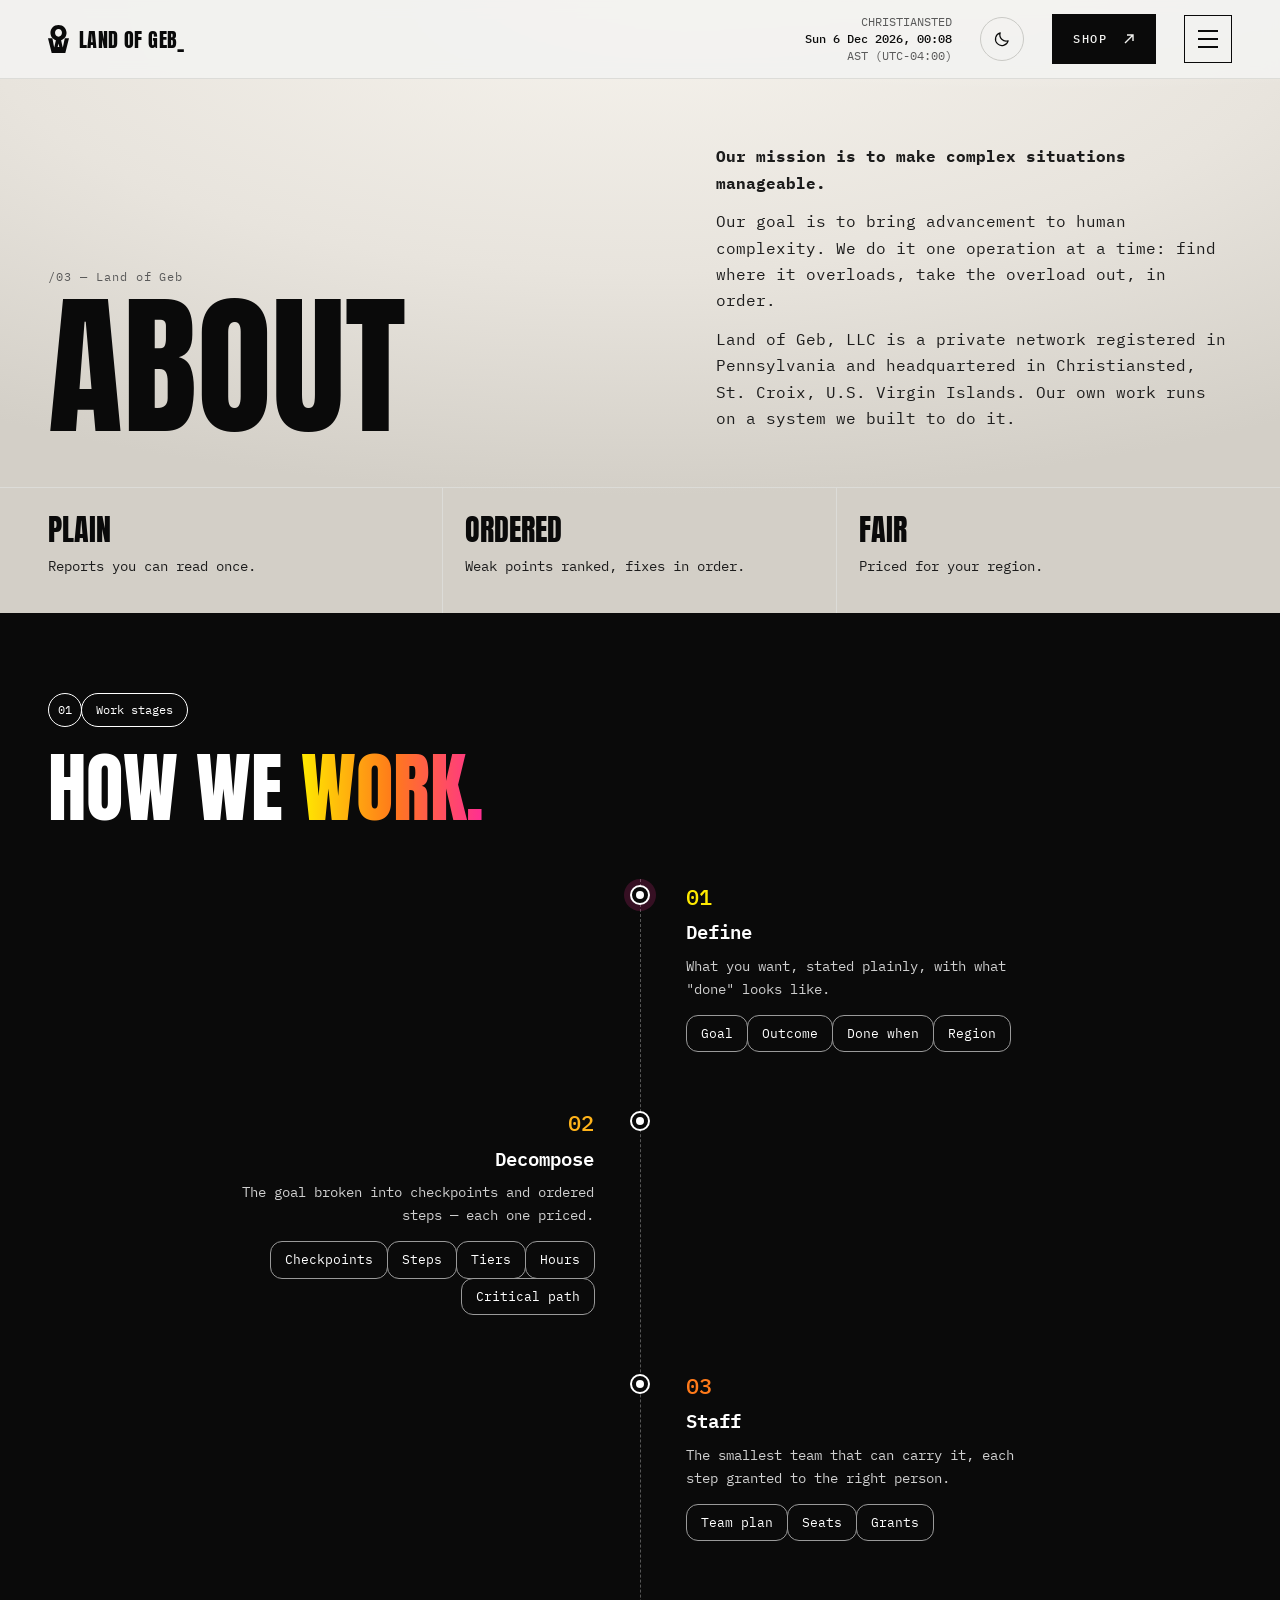
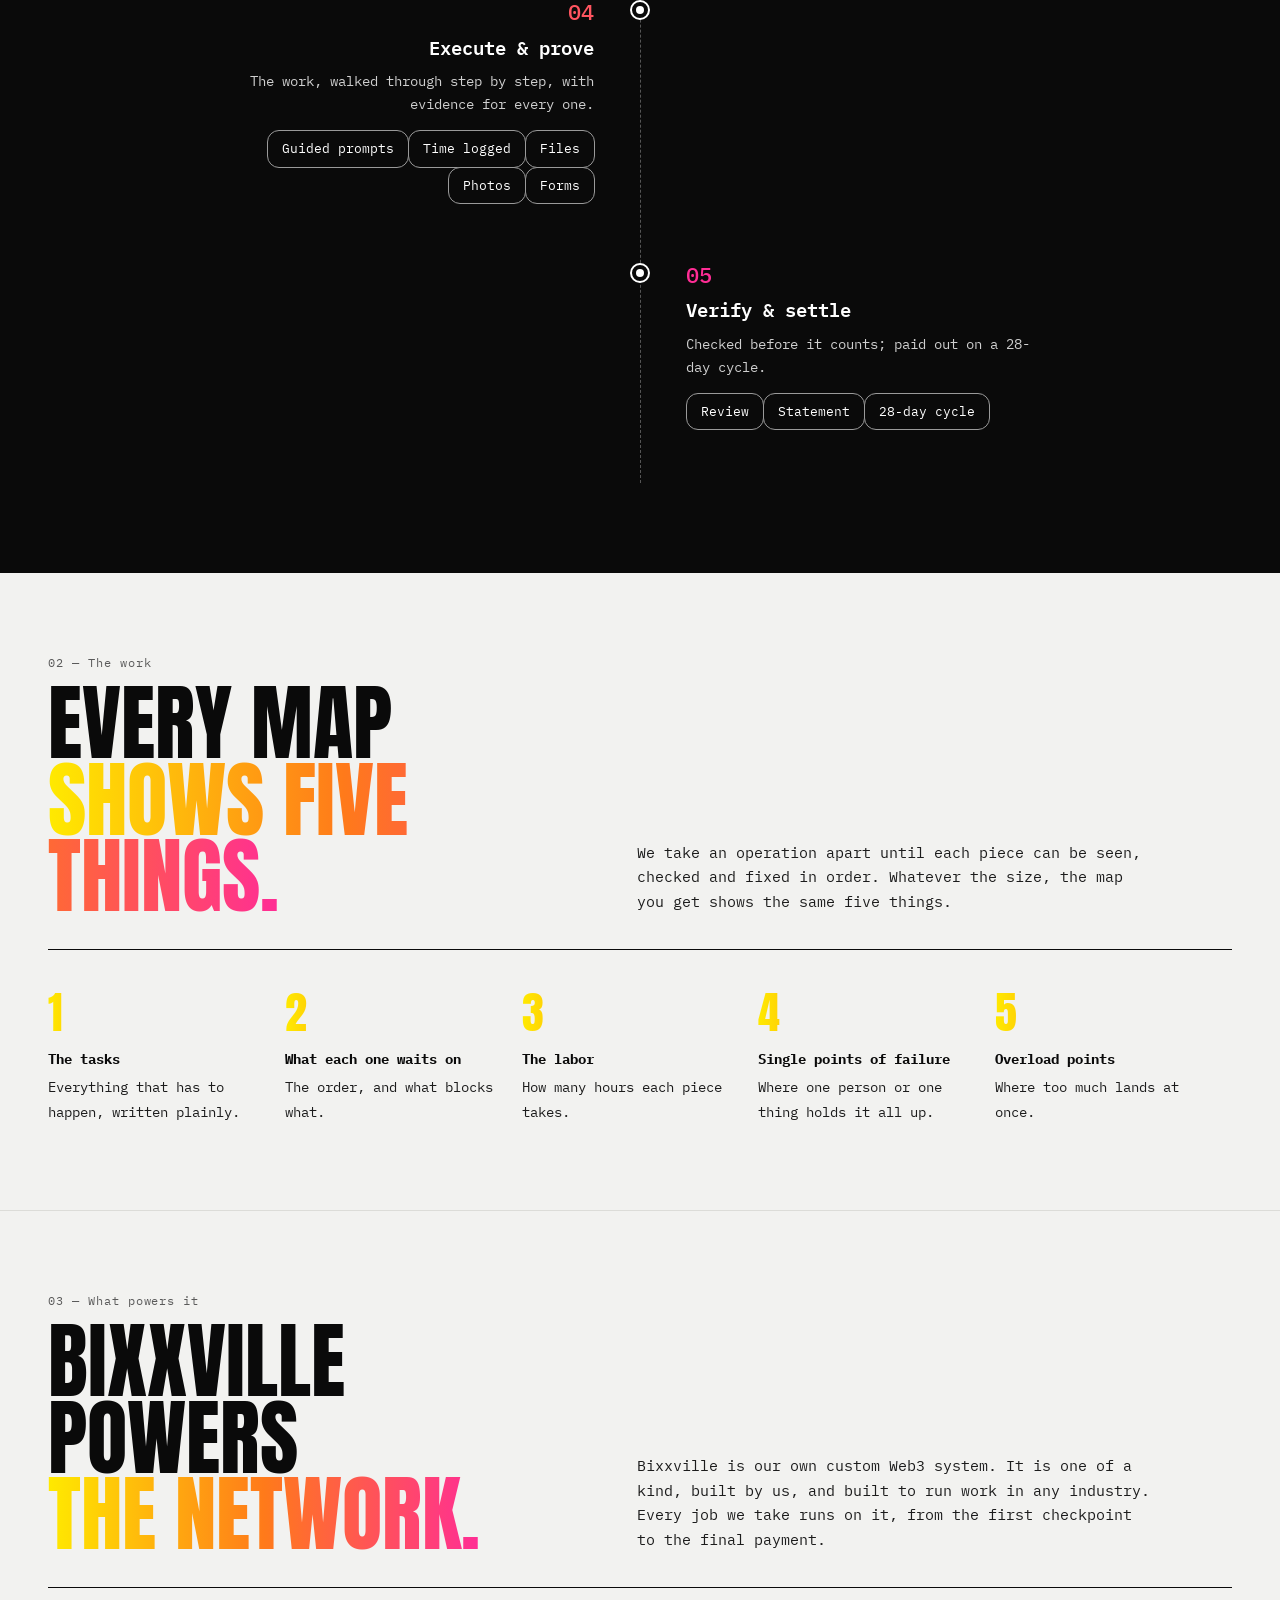
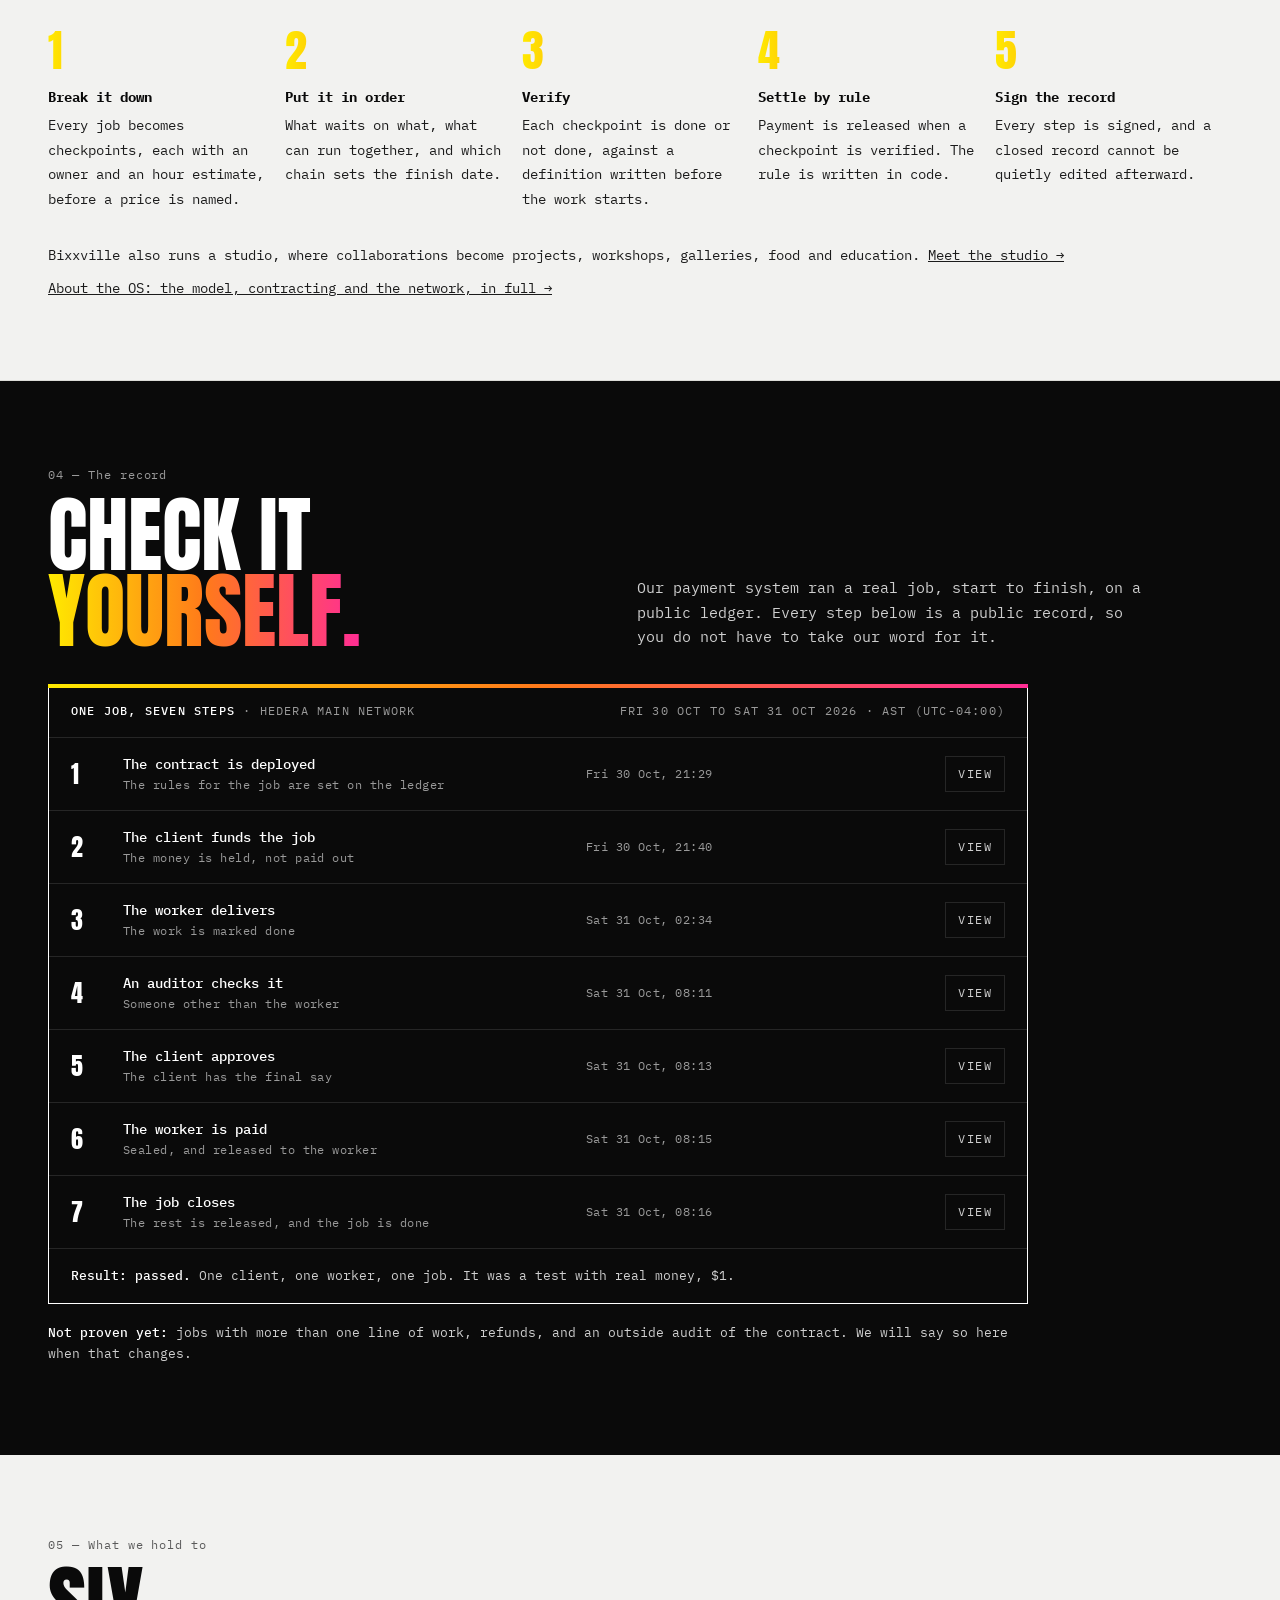
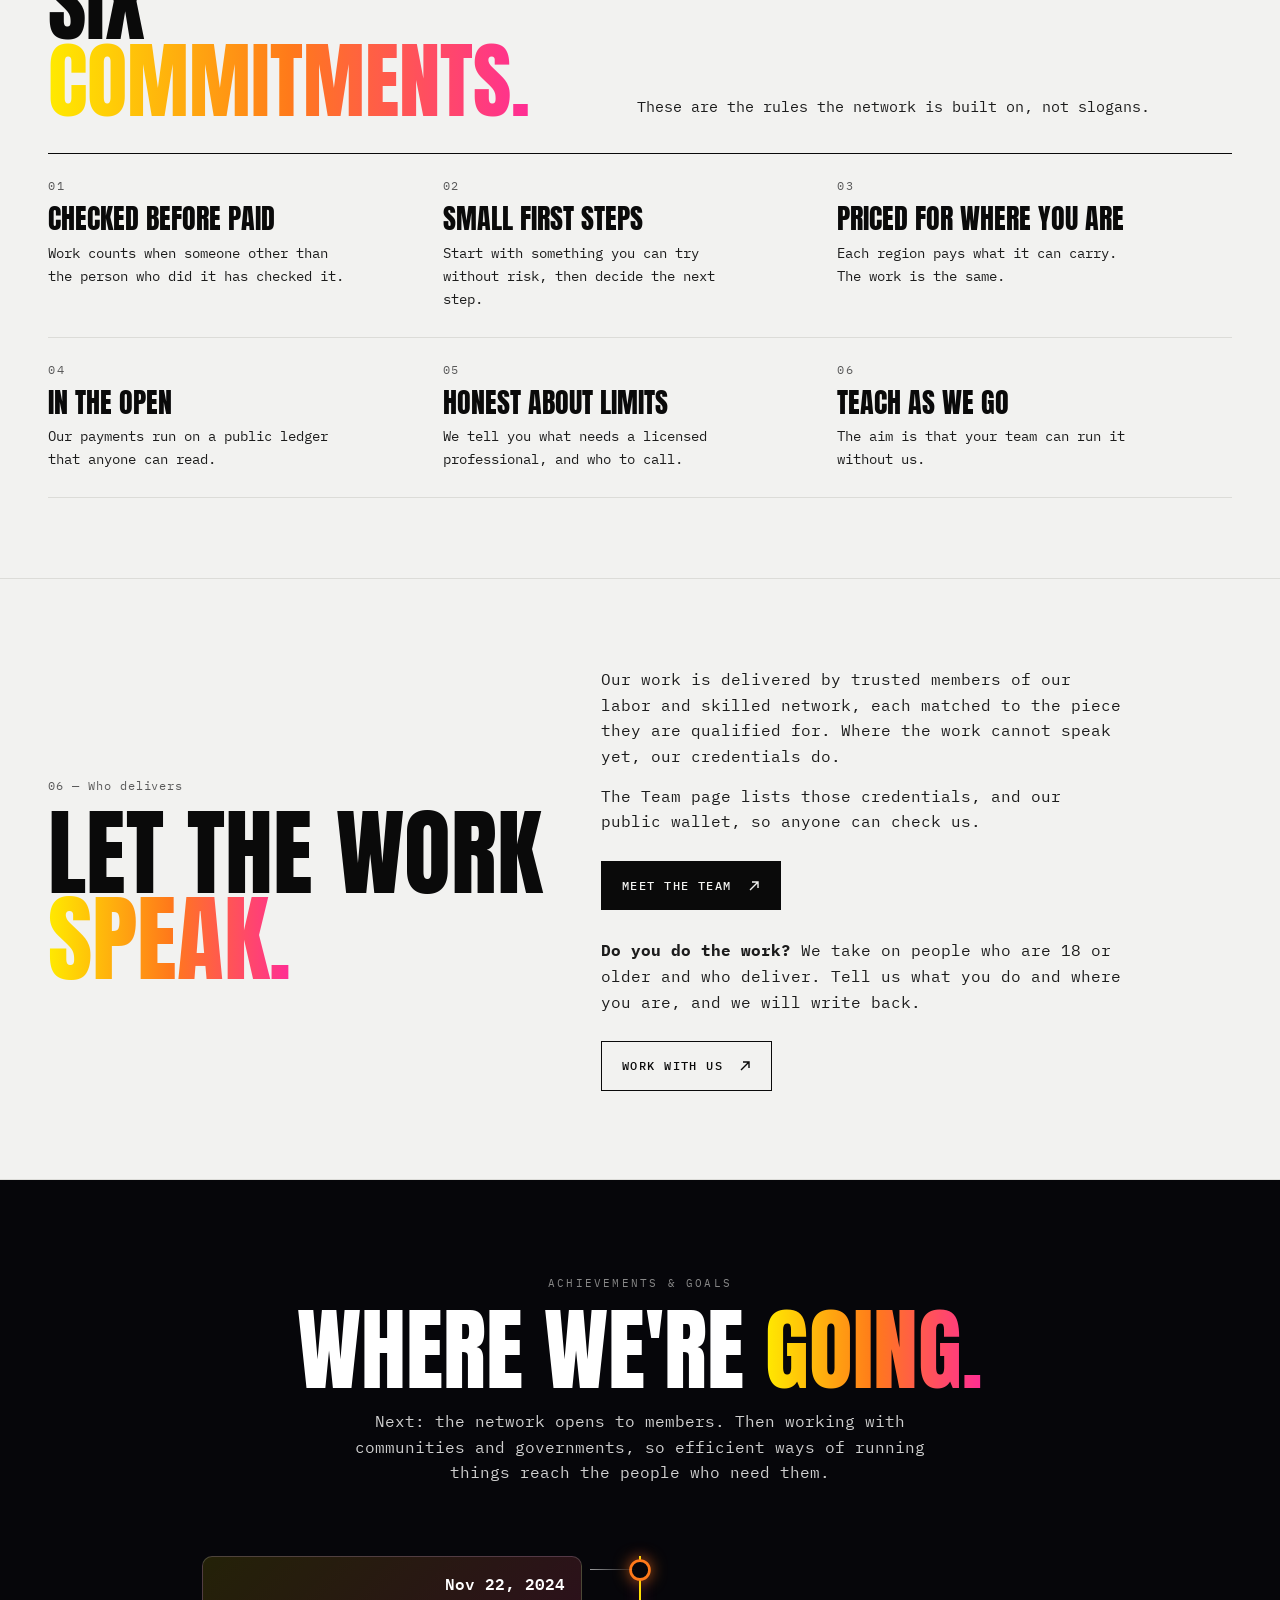
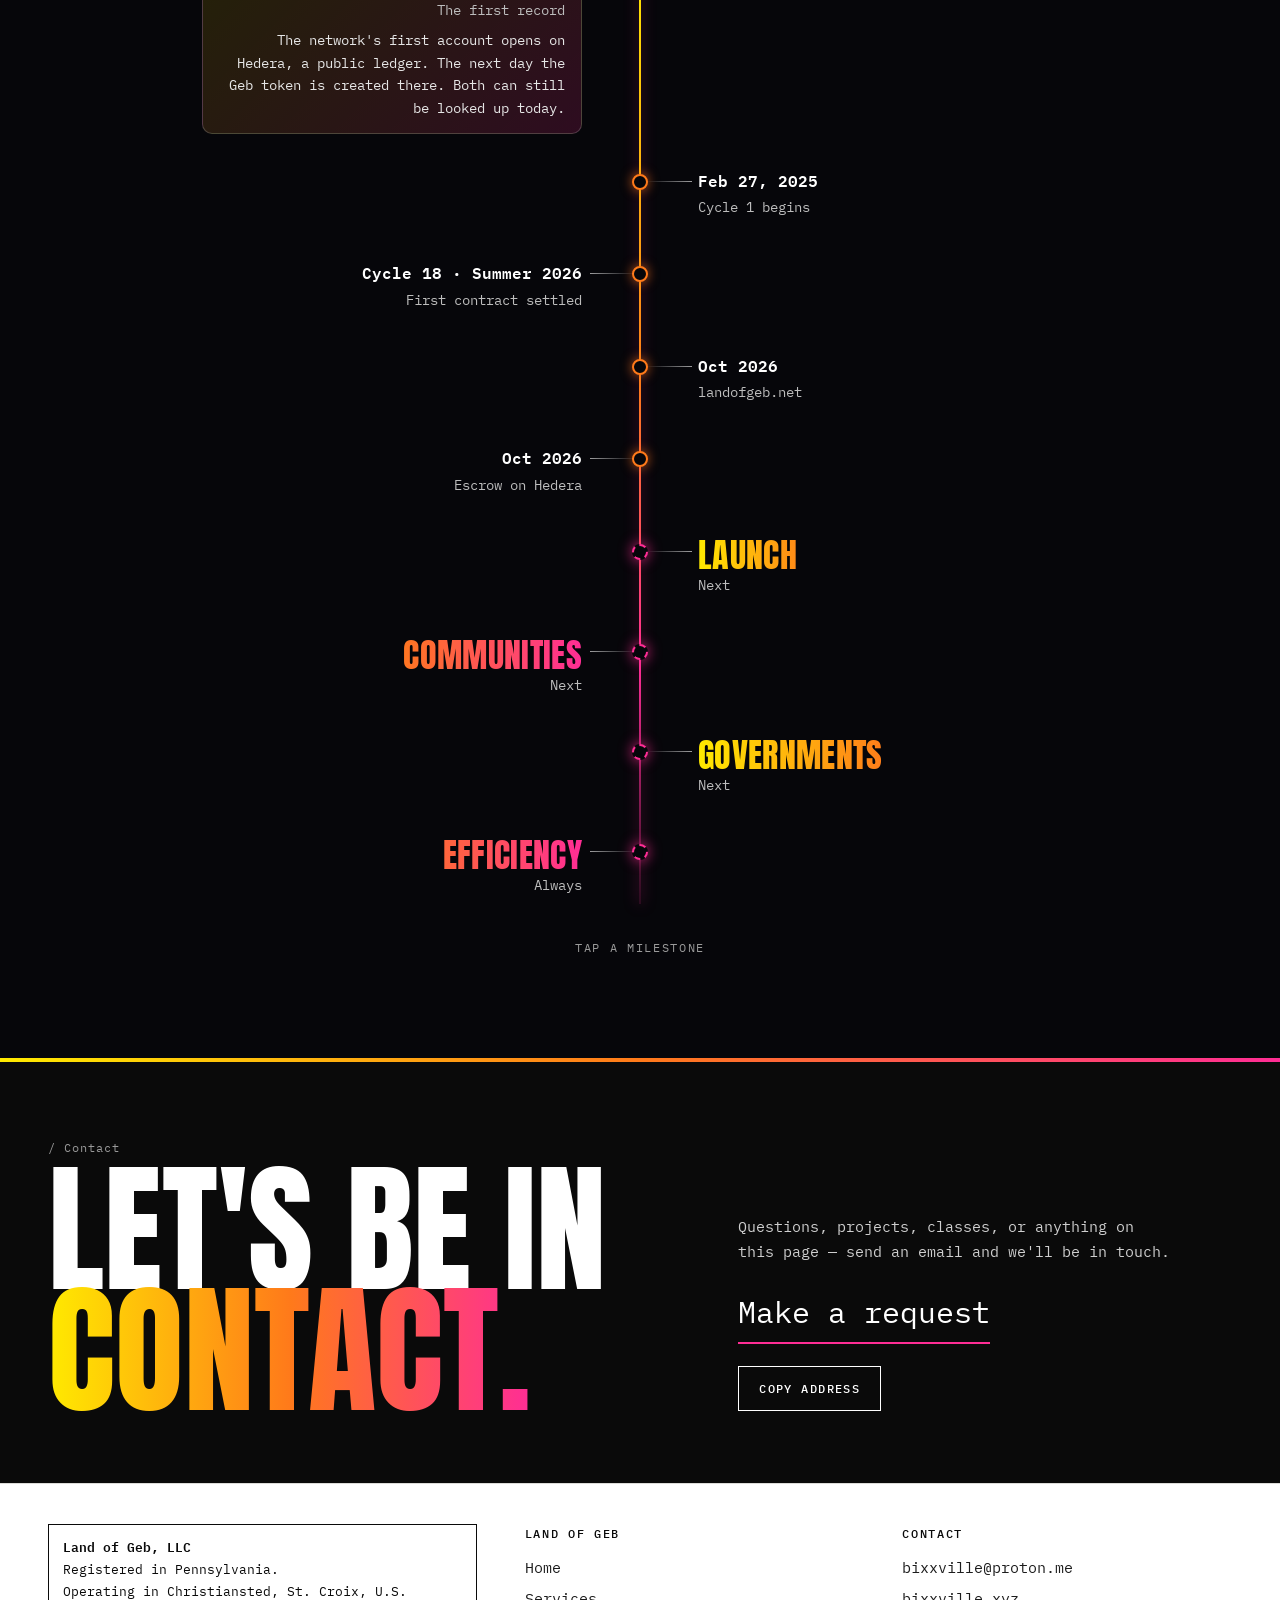
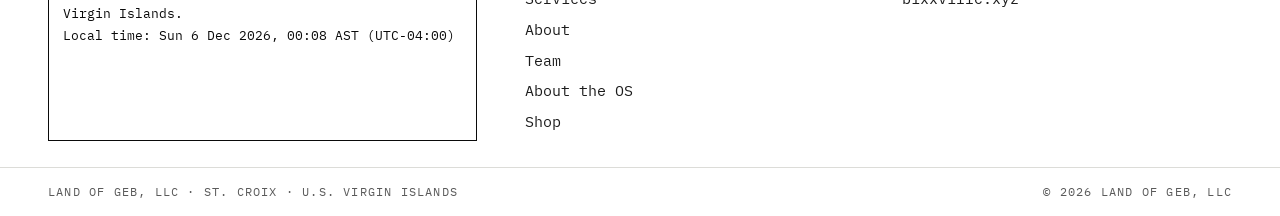
==== commit 0bedb94a: "About the OS page, footer link, Land of Geb mark in the header, request form sends 'network' Co-Auth" ====
--- a/about.html
+++ b/about.html
@@ -36,7 +36,7 @@
   background:var(--t-bar);backdrop-filter:blur(8px);-webkit-backdrop-filter:blur(8px);border-bottom:1px solid var(--line)}
 .bar::after{content:'';position:absolute;left:0;bottom:-1px;height:2px;width:var(--progress,0%);background:var(--neon)}
 .mark{font-family:var(--display);font-size:20px;letter-spacing:.02em;display:flex;align-items:center;gap:10px;white-space:nowrap;color:var(--ink)}
-.mark-glyph{width:14px;height:14px;background:var(--ink);display:inline-block;clip-path:polygon(0 0,100% 0,100% 100%,50% 100%,50% 50%,0 50%)}
+.mark-glyph{width:21px;height:28px;background:currentColor;display:inline-block;flex:none;-webkit-mask:url(img/land-of-geb-mark.svg) center/contain no-repeat;mask:url(img/land-of-geb-mark.svg) center/contain no-repeat}
 .clock{font-size:12px;line-height:1.4;color:var(--soft);text-align:right;white-space:nowrap}
 .clock b{color:var(--ink);font-weight:500}
 
@@ -289,6 +289,7 @@
       <div class="rv"><div class="n neon-text">5</div><b>Sign the record</b><span>Every step is signed, and a closed record cannot be quietly edited afterward.</span></div>
     </div>
     <p class="rv" style="margin-top:26px;font-size:14px">Bixxville also runs a studio, where collaborations become projects, workshops, galleries, food and education. <a href="https://www.bixxville.xyz" target="_blank" rel="noopener" style="text-decoration:underline">Meet the studio &rarr;</a></p>
+    <p class="rv" style="margin-top:10px;font-size:14px"><a href="os.html" style="text-decoration:underline">About the OS: the model, contracting and the network, in full &rarr;</a></p>
   </section>
 
   <!-- ── The record ── -->
@@ -338,7 +339,7 @@
       <p>The Team page lists those credentials, and our public wallet, so anyone can check us.</p>
       <a class="btn solid" href="team.html">Meet the team <svg class="arrow" viewBox="0 0 12 12" fill="none" stroke="currentColor" stroke-width="1.4"><path d="M2 10 10 2M4 2h6v6"/></svg></a>
       <p style="margin-top:28px"><strong>Do you do the work?</strong> We take on people who are 18 or older and who deliver. Tell us what you do and where you are, and we will write back.</p>
-      <a class="btn" href="request.html?service=join-network&amp;src=about-work">Work with us <svg class="arrow" viewBox="0 0 12 12" fill="none" stroke="currentColor" stroke-width="1.4"><path d="M2 10 10 2M4 2h6v6"/></svg></a>
+      <a class="btn" href="request.html?service=network&amp;src=about-work">Work with us <svg class="arrow" viewBox="0 0 12 12" fill="none" stroke="currentColor" stroke-width="1.4"><path d="M2 10 10 2M4 2h6v6"/></svg></a>
     </div>
   </section>
 
@@ -411,6 +412,7 @@
     <a href="services.html">Services</a>
     <a href="about.html">About</a>
     <a href="team.html">Team</a>
+    <a href="os.html">About the OS</a>
     <a href="shop.html">Shop</a>
   </div>
   <div class="f-col">
